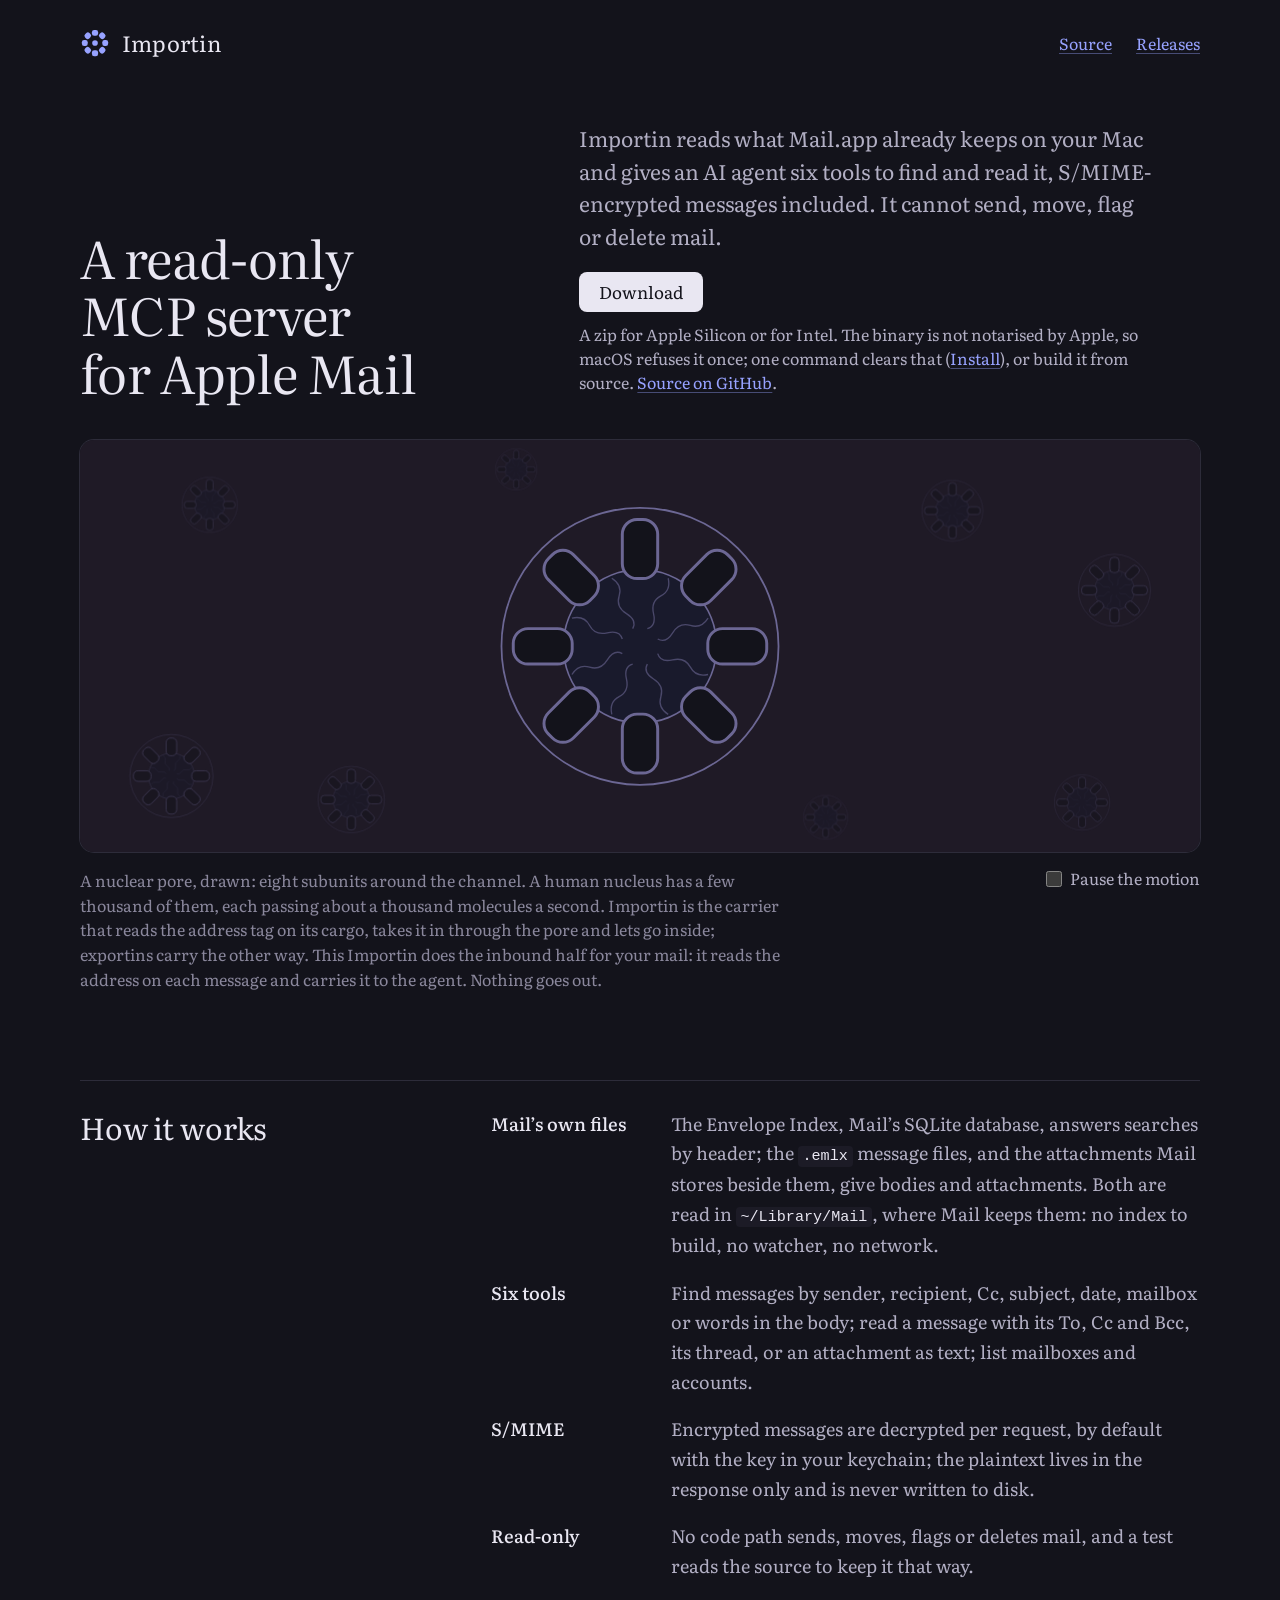
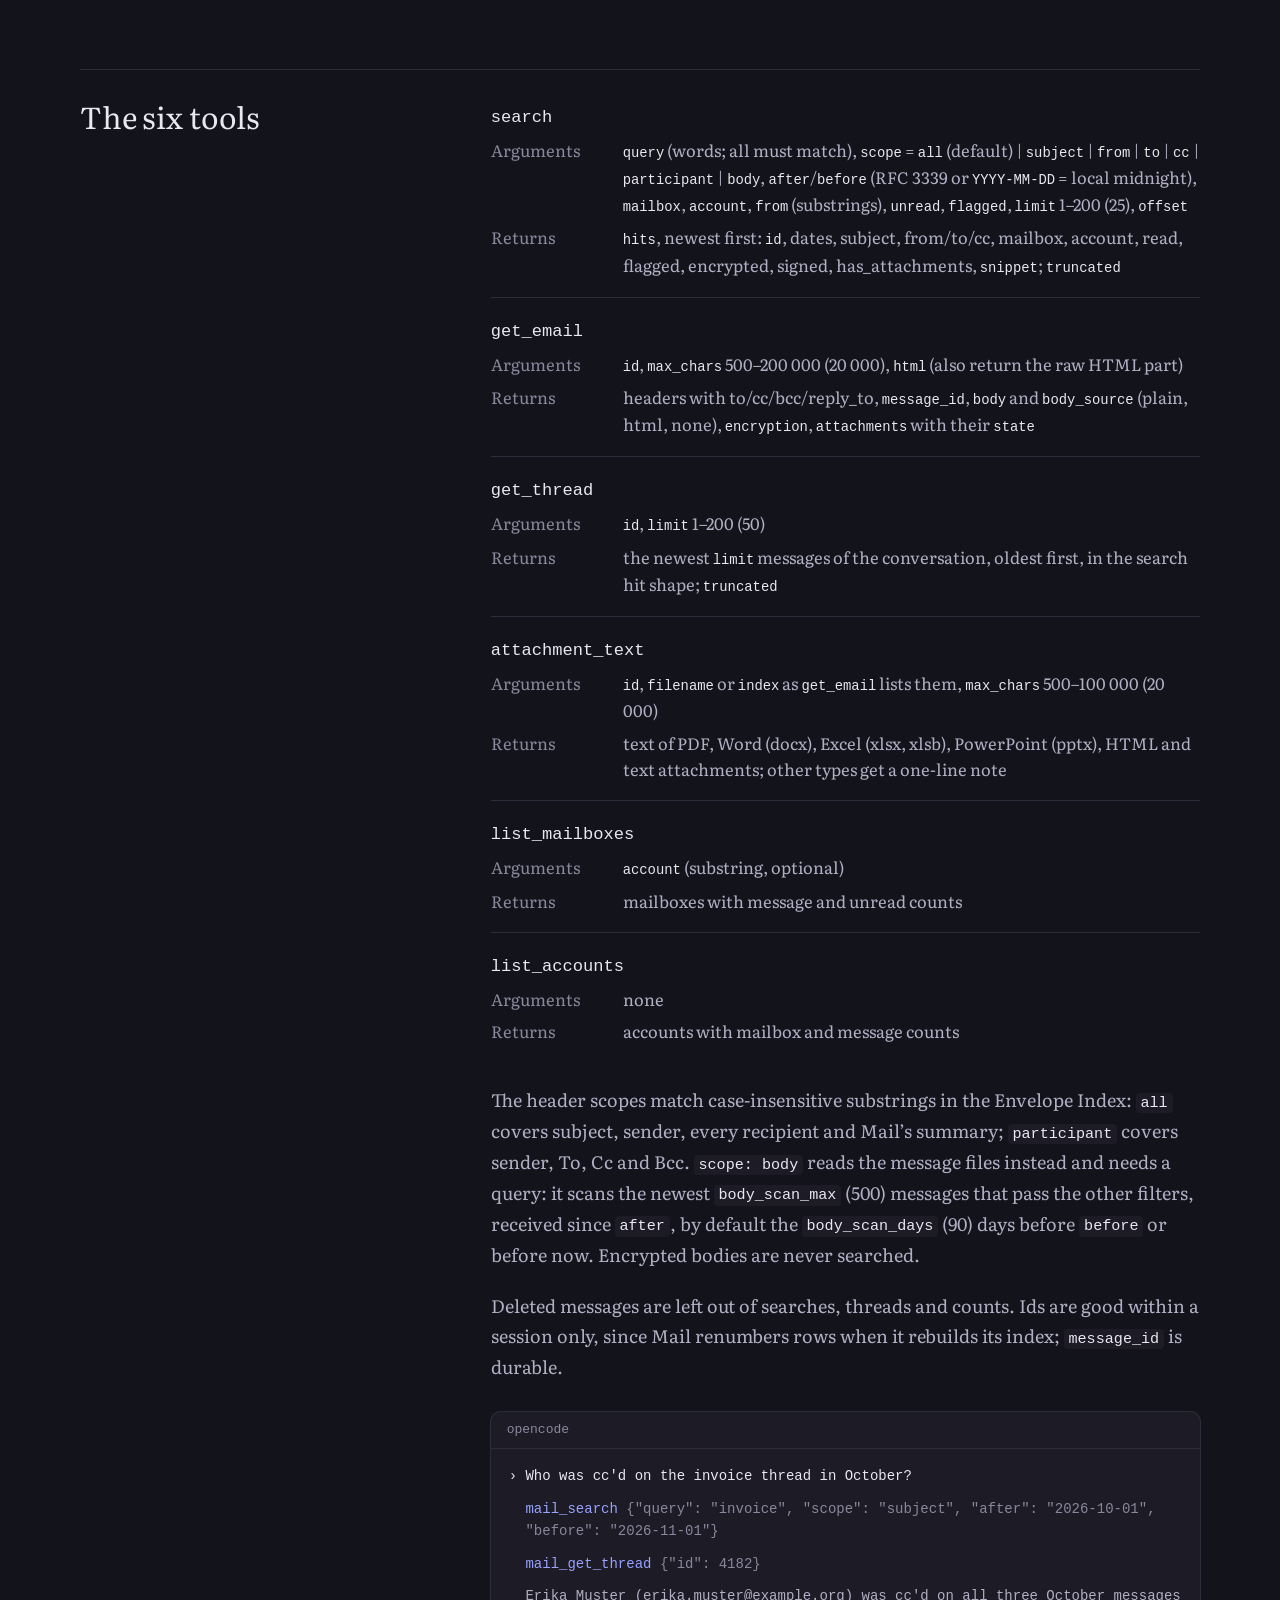
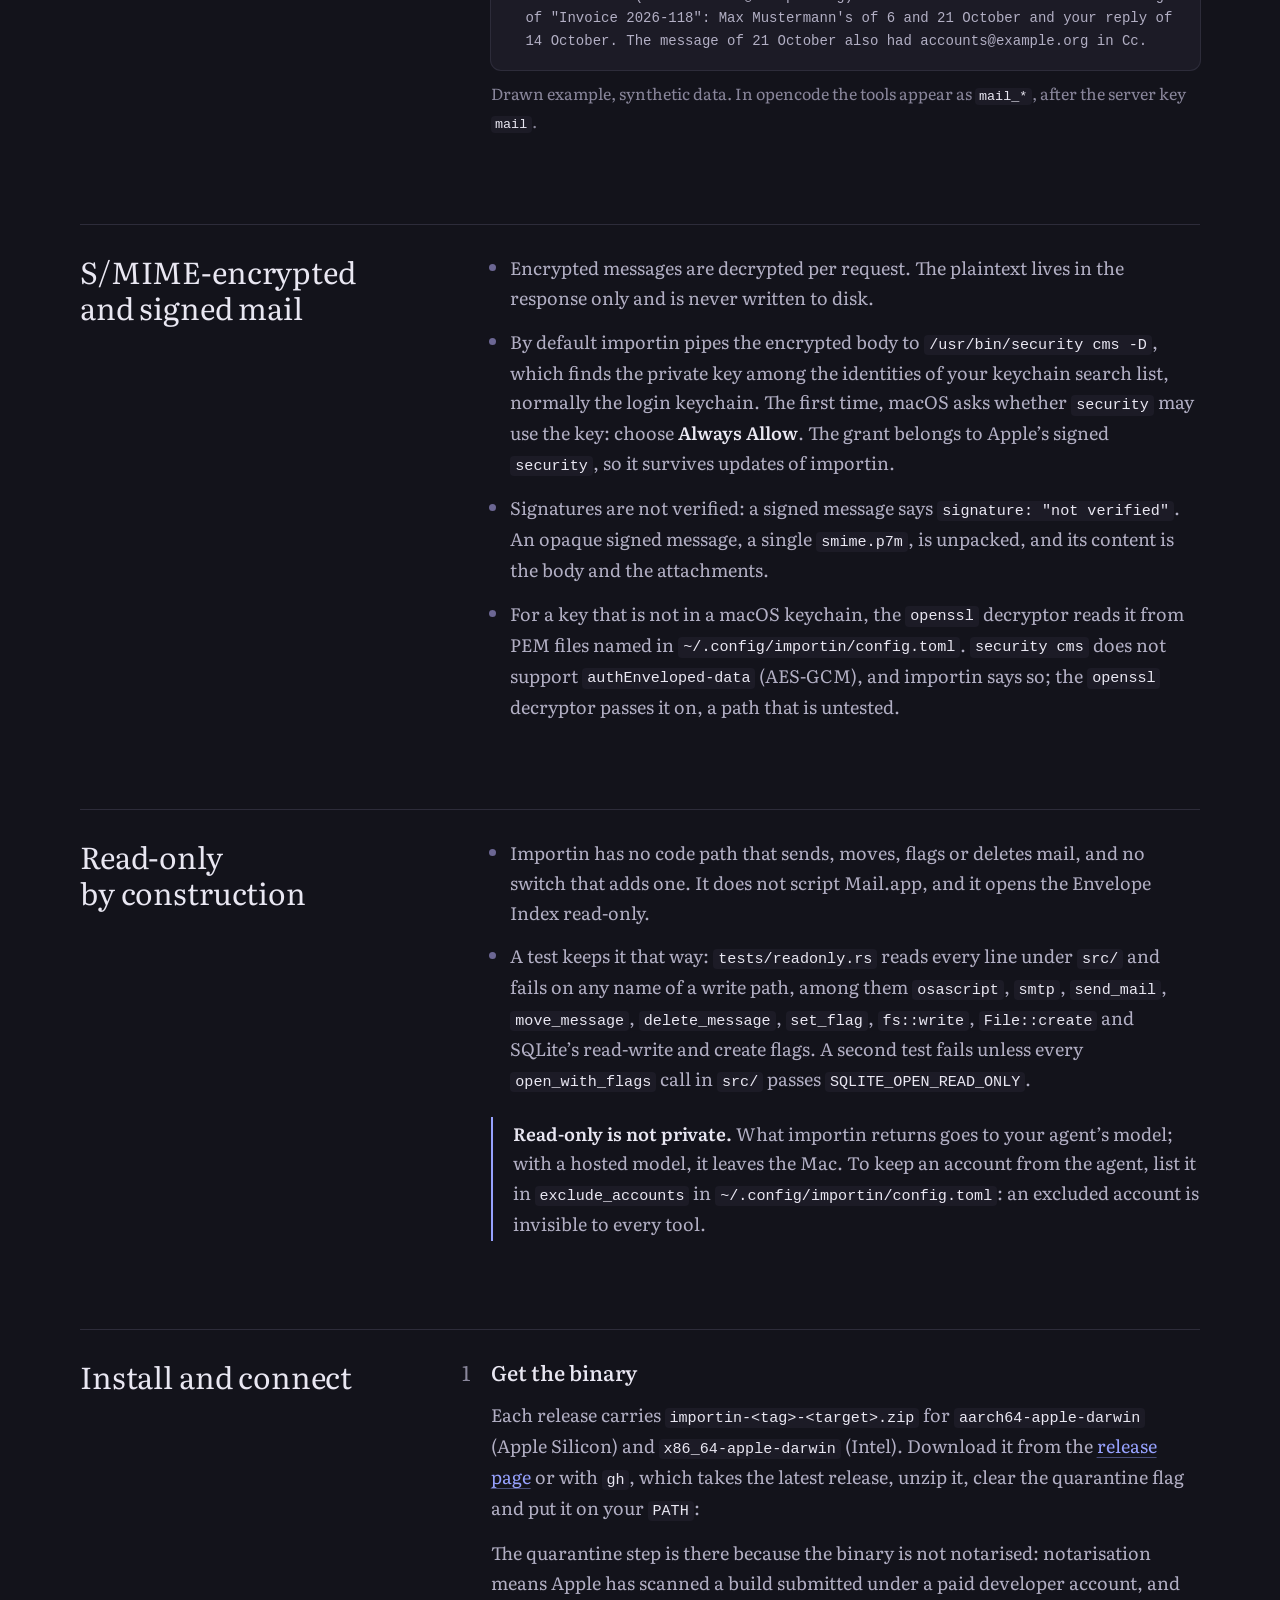
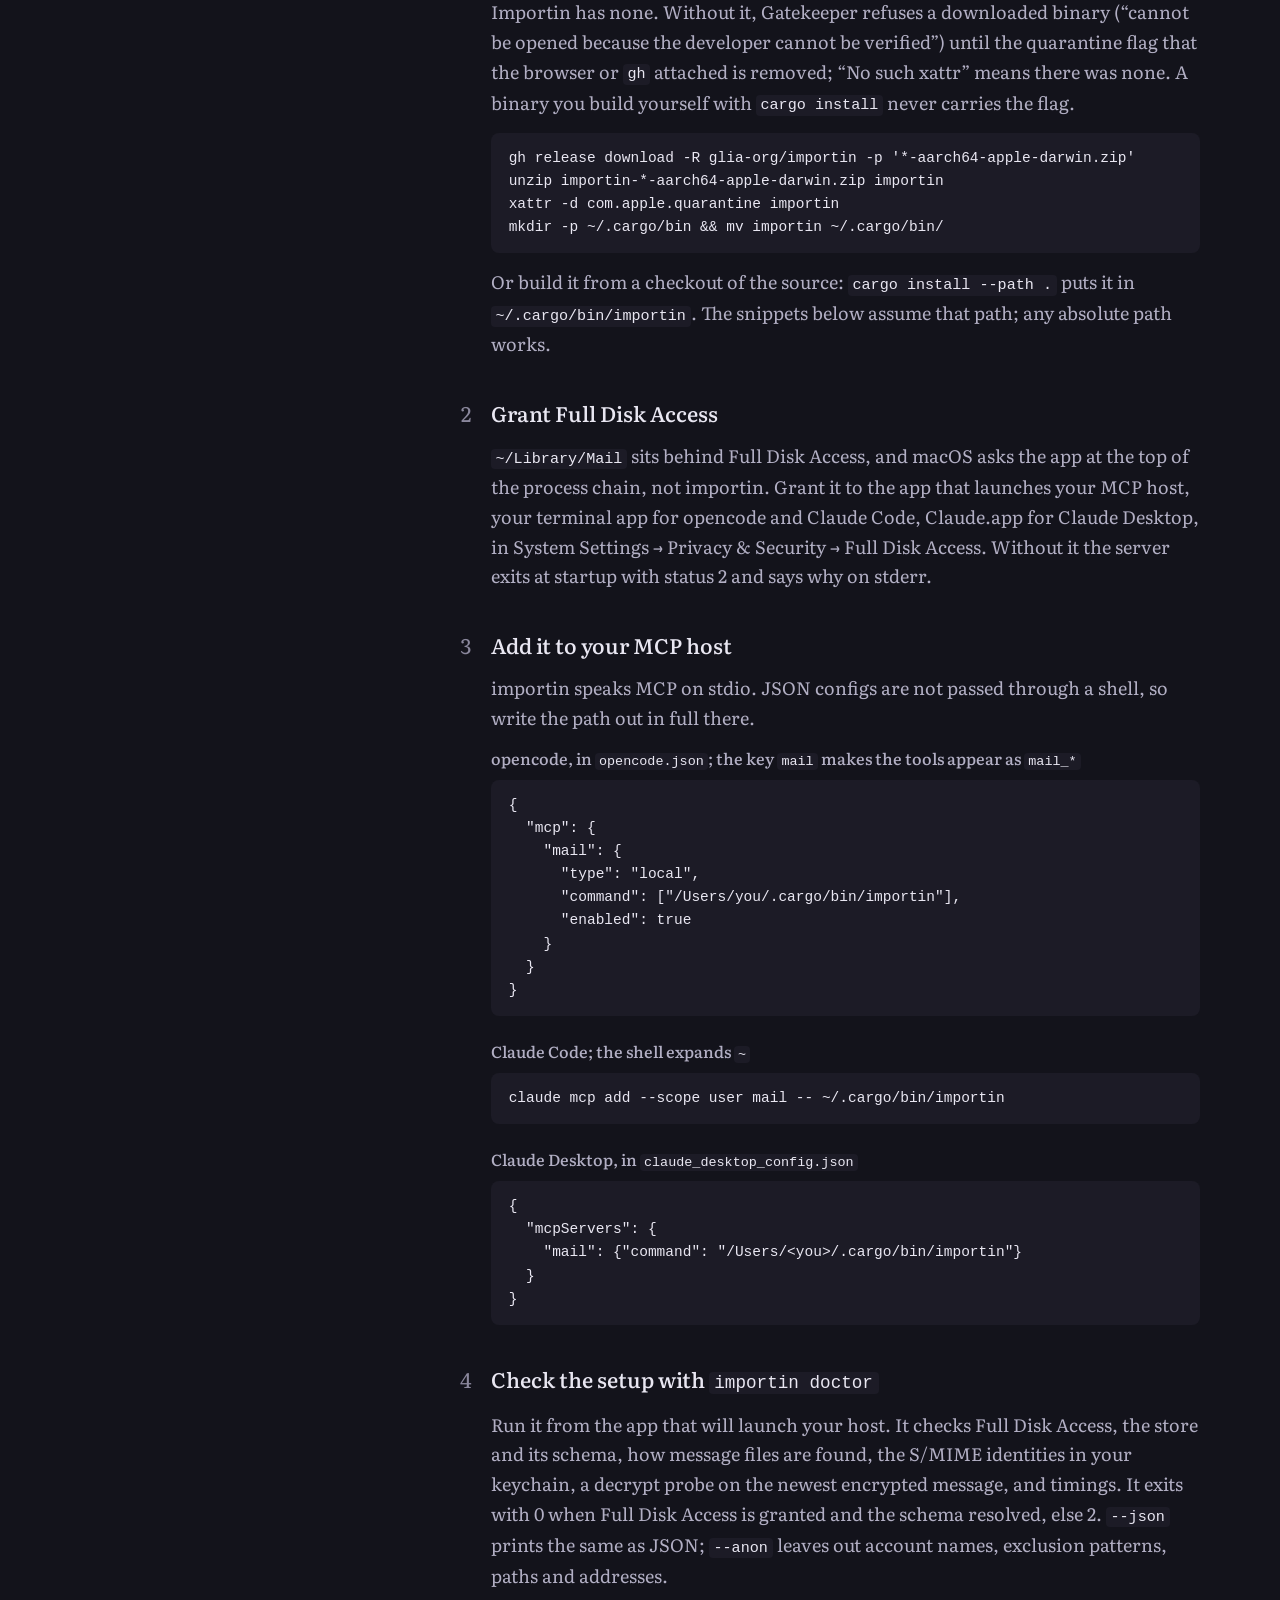
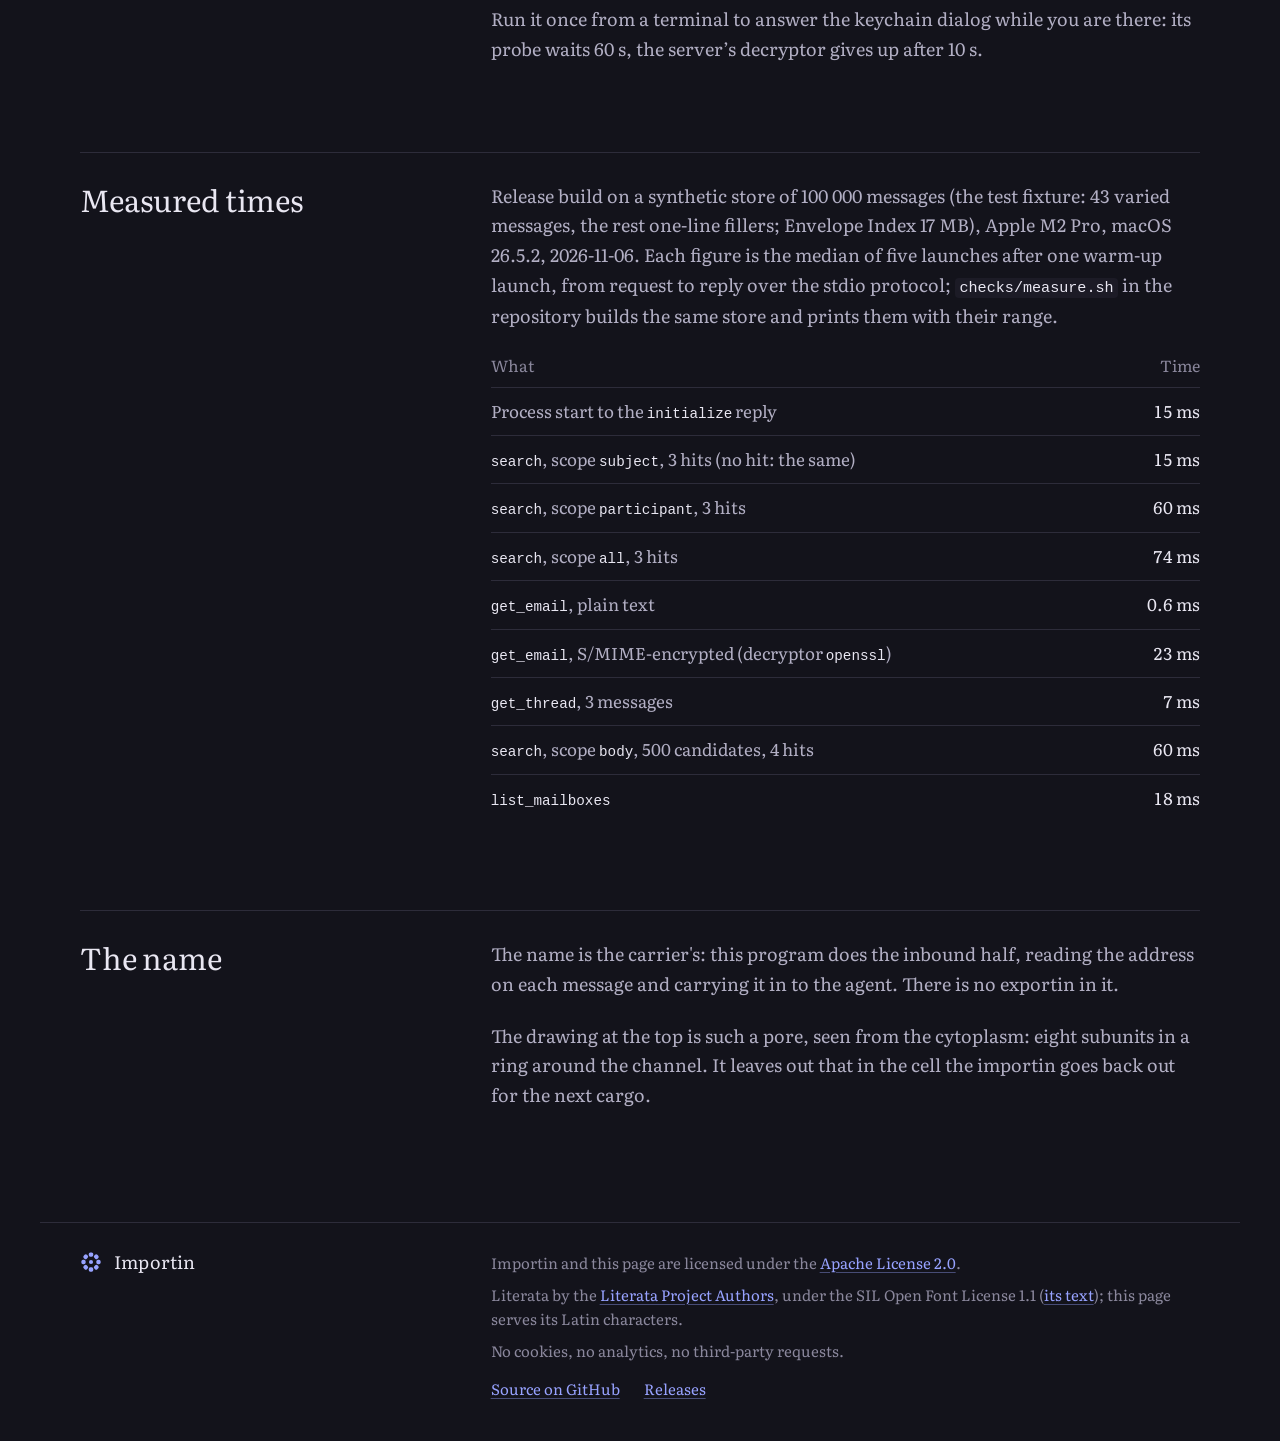
==== site/index.html @ c00b7d2b "site: the story in the figure caption, no cell section" ====
<!doctype html>
<html lang="en">
<head>
<meta charset="utf-8">
<meta name="viewport" content="width=device-width,initial-scale=1">
<title>Importin, a read-only MCP server for Apple Mail</title>
<meta name="description" content="Importin reads what Mail.app already keeps on your Mac and gives an AI agent six tools to find and read it, S/MIME-encrypted messages included. It cannot send, move, flag or delete mail.">
<meta name="color-scheme" content="dark">
<meta name="theme-color" content="#13131b">
<link rel="canonical" href="https://glia-org.github.io/importin/">
<link rel="icon" href="assets/favicon.svg" type="image/svg+xml">
<link rel="apple-touch-icon" href="assets/apple-touch-icon.png">
<link rel="preload" href="assets/fonts/literata-latin.woff2" as="font" type="font/woff2" crossorigin>
<link rel="stylesheet" href="assets/site.css">
<!-- Decisions A V2 P1 C2 S1 H1 M1 R2 from docs/design-panel-website-2026-11-06.html; the rules are in site/README.md.
     Every claim is of the build as released (v0.1.0) and comes from README.md. Plain static files: no build step, no
     script, no third-party requests. The pore below is inline SVG with CSS keyframes (assets/site.css). -->
</head>
<body>
<header class="top wrap">
  <p class="brand"><svg viewBox="0 0 32 32" width="30" height="30" aria-hidden="true"><g transform="translate(16 16)"><rect x="-3.3" y="-14" width="6.6" height="6.2" rx="2.4"/><rect x="-3.3" y="-14" width="6.6" height="6.2" rx="2.4" transform="rotate(45)"/><rect x="-3.3" y="-14" width="6.6" height="6.2" rx="2.4" transform="rotate(90)"/><rect x="-3.3" y="-14" width="6.6" height="6.2" rx="2.4" transform="rotate(135)"/><rect x="-3.3" y="-14" width="6.6" height="6.2" rx="2.4" transform="rotate(180)"/><rect x="-3.3" y="-14" width="6.6" height="6.2" rx="2.4" transform="rotate(225)"/><rect x="-3.3" y="-14" width="6.6" height="6.2" rx="2.4" transform="rotate(270)"/><rect x="-3.3" y="-14" width="6.6" height="6.2" rx="2.4" transform="rotate(315)"/><circle r="3"/></g></svg>Importin</p>
  <nav aria-label="Project"><a href="https://github.com/glia-org/importin">Source</a><a href="https://github.com/glia-org/importin/releases">Releases</a></nav>
</header>

<main class="wrap">
  <section class="lead" aria-labelledby="lead-h">
    <h1 id="lead-h">A read-only MCP server for Apple Mail</h1>
    <div class="lead-copy">
      <p>Importin reads what Mail.app already keeps on your Mac and gives an AI agent six tools to find and read it, S/MIME-encrypted messages included. It cannot send, move, flag or delete mail.</p>
      <p class="get"><a class="btn" href="https://github.com/glia-org/importin/releases/latest">Download</a><span>A zip for Apple Silicon or for Intel. The binary is not notarised by Apple, so macOS refuses it once; one command clears that (<a href="#install">Install</a>), or build it from source. <a class="nw" href="https://github.com/glia-org/importin">Source on GitHub</a>.</span></p>
    </div>
  </section>

  <figure class="plate" id="pore">
    <svg viewBox="-380 -140 760 280" preserveAspectRatio="xMidYMid slice" role="img" aria-label="Drawing: a nuclear pore seen from the cytoplasm, a ring of eight subunits among smaller pores. Four letters, each with an address tag and held by an importin, move in toward the centre and pass through the pore one after another. Nothing moves outward.">
      <defs>
        <rect id="p-sb" x="-12" y="-86" width="24" height="40" rx="10"/>
        <path id="p-fg" d="M0-50q5 7 0 13t0 13t0 11"/>
        <g id="p-np">
          <circle class="p-rim" r="94"/>
          <circle class="p-chan" r="52"/>
          <g class="p-mesh"><use href="#p-fg" transform="rotate(22.5)"/><use href="#p-fg" transform="rotate(67.5)"/><use href="#p-fg" transform="rotate(112.5)"/><use href="#p-fg" transform="rotate(157.5)"/><use href="#p-fg" transform="rotate(202.5)"/><use href="#p-fg" transform="rotate(247.5)"/><use href="#p-fg" transform="rotate(292.5)"/><use href="#p-fg" transform="rotate(337.5)"/></g>
          <g class="p-sub"><use href="#p-sb"/><use href="#p-sb" transform="rotate(45)"/><use href="#p-sb" transform="rotate(90)"/><use href="#p-sb" transform="rotate(135)"/><use href="#p-sb" transform="rotate(180)"/><use href="#p-sb" transform="rotate(225)"/><use href="#p-sb" transform="rotate(270)"/><use href="#p-sb" transform="rotate(315)"/></g>
        </g>
        <g id="p-env" transform="scale(1.2)"><path class="p-imp" d="M-15 10Q0 22 15 10"/><rect class="p-box" x="-12" y="-8" width="24" height="16" rx="2"/><path class="p-flap" d="M-11.5-7.2 0 1.2 11.5-7.2"/><path class="p-str" d="M9-5.5 14.5-12"/><rect class="p-tag" x="12.5" y="-17.5" width="8" height="5.5" rx="1.4" transform="rotate(-30 16.5 -14.75)"/></g>
      </defs>
      <rect class="p-field" x="-380" y="-140" width="760" height="280"/>
      <g class="p-far">
        <use href="#p-np" transform="translate(-318 88) scale(.3)"/>
        <use href="#p-np" transform="translate(-292 -96) scale(.2)"/>
        <use href="#p-np" transform="translate(-196 104) scale(.24)"/>
        <use href="#p-np" transform="translate(-84 -120) scale(.15)"/>
        <use href="#p-np" transform="translate(126 116) scale(.16)"/>
        <use href="#p-np" transform="translate(212 -92) scale(.22)"/>
        <use href="#p-np" transform="translate(322 -38) scale(.26)"/>
        <use href="#p-np" transform="translate(300 106) scale(.2)"/>
      </g>
      <use href="#p-np"/>
      <circle class="p-rel r1" r="5"/><circle class="p-rel r2" r="5"/><circle class="p-rel r3" r="5"/><circle class="p-rel r4" r="5"/>
      <use class="cargo c1" href="#p-env"/><use class="cargo c2" href="#p-env"/><use class="cargo c3" href="#p-env"/><use class="cargo c4" href="#p-env"/>
    </svg>
    <figcaption>
      <p>A nuclear pore, drawn: eight subunits around the channel. A human nucleus has a few thousand of them, each passing about a thousand molecules a second. Importin is the carrier that reads the address tag on its cargo, takes it in through the pore and lets go inside; exportins carry the other way. This Importin does the inbound half for your mail: it reads the address on each message and carries it to the agent. Nothing goes out.</p>
      <label class="pause"><input type="checkbox"> Pause the motion</label>
    </figcaption>
  </figure>
  <section class="s" id="facts" aria-labelledby="facts-h">
    <h2 id="facts-h">How it works</h2>
    <div class="body">
      <dl class="facts">
        <dt>Mail’s own files</dt>
        <dd>The Envelope Index, Mail’s SQLite database, answers searches by header; the <code>.emlx</code> message files, and the attachments Mail stores beside them, give bodies and attachments. Both are read in <code>~/Library/Mail</code>, where Mail keeps them: no index to build, no watcher, no network.</dd>
        <dt>Six tools</dt>
        <dd>Find messages by sender, recipient, Cc, subject, date, mailbox or words in the body; read a message with its To, Cc and Bcc, its thread, or an attachment as text; list mailboxes and accounts.</dd>
        <dt>S/MIME</dt>
        <dd>Encrypted messages are decrypted per request, by default with the key in your keychain; the plaintext lives in the response only and is never written to disk.</dd>
        <dt>Read-only</dt>
        <dd>No code path sends, moves, flags or deletes mail, and a test reads the source to keep it that way.</dd>
      </dl>
    </div>
  </section>

  <section class="s" id="tools" aria-labelledby="tools-h">
    <h2 id="tools-h">The six tools</h2>
    <div class="body">
      <ul class="tools">
        <li><h3><code>search</code></h3>
          <dl><dt>Arguments</dt><dd><code>query</code> (words; all must match), <code>scope</code> = <code>all</code> (default) | <code>subject</code> | <code>from</code> | <code>to</code> | <code>cc</code> | <code>participant</code> | <code>body</code>, <code>after</code>/<code>before</code> (RFC 3339 or <code>YYYY-MM-DD</code> = local midnight), <code>mailbox</code>, <code>account</code>, <code>from</code> (substrings), <code>unread</code>, <code>flagged</code>, <code>limit</code> 1–200 (25), <code>offset</code></dd>
          <dt>Returns</dt><dd><code>hits</code>, newest first: <code>id</code>, dates, subject, from/to/cc, mailbox, account, read, flagged, encrypted, signed, has_attachments, <code>snippet</code>; <code>truncated</code></dd></dl></li>
        <li><h3><code>get_email</code></h3>
          <dl><dt>Arguments</dt><dd><code>id</code>, <code>max_chars</code> 500–200 000 (20 000), <code>html</code> (also return the raw HTML part)</dd>
          <dt>Returns</dt><dd>headers with to/cc/bcc/reply_to, <code>message_id</code>, <code>body</code> and <code>body_source</code> (plain, html, none), <code>encryption</code>, <code>attachments</code> with their <code>state</code></dd></dl></li>
        <li><h3><code>get_thread</code></h3>
          <dl><dt>Arguments</dt><dd><code>id</code>, <code>limit</code> 1–200 (50)</dd>
          <dt>Returns</dt><dd>the newest <code>limit</code> messages of the conversation, oldest first, in the search hit shape; <code>truncated</code></dd></dl></li>
        <li><h3><code>attachment_text</code></h3>
          <dl><dt>Arguments</dt><dd><code>id</code>, <code>filename</code> or <code>index</code> as <code>get_email</code> lists them, <code>max_chars</code> 500–100 000 (20 000)</dd>
          <dt>Returns</dt><dd>text of PDF, Word (docx), Excel (xlsx, xlsb), PowerPoint (pptx), HTML and text attachments; other types get a one-line note</dd></dl></li>
        <li><h3><code>list_mailboxes</code></h3>
          <dl><dt>Arguments</dt><dd><code>account</code> (substring, optional)</dd>
          <dt>Returns</dt><dd>mailboxes with message and unread counts</dd></dl></li>
        <li><h3><code>list_accounts</code></h3>
          <dl><dt>Arguments</dt><dd>none</dd>
          <dt>Returns</dt><dd>accounts with mailbox and message counts</dd></dl></li>
      </ul>
      <p>The header scopes match case-insensitive substrings in the Envelope Index: <code>all</code> covers subject, sender, every recipient and Mail’s summary; <code>participant</code> covers sender, To, Cc and Bcc. <code>scope: body</code> reads the message files instead and needs a query: it scans the newest <code>body_scan_max</code> (500) messages that pass the other filters, received since <code>after</code>, by default the <code>body_scan_days</code> (90) days before <code>before</code> or before now. Encrypted bodies are never searched.</p>
      <p>Deleted messages are left out of searches, threads and counts. Ids are good within a session only, since Mail renumbers rows when it rebuilds its index; <code>message_id</code> is durable.</p>
      <figure class="tx">
        <div class="tx-frame">
          <p class="tx-bar">opencode</p>
          <div class="tx-body">
            <p class="you">› Who was cc'd on the invoice thread in October?</p>
            <p class="call"><b>mail_search</b> {"query": "invoice", "scope": "subject", "after": "2026-10-01", "before": "2026-11-01"}</p>
            <p class="call"><b>mail_get_thread</b> {"id": 4182}</p>
            <p class="ans">Erika Muster (erika.muster@example.org) was cc'd on all three October messages of "Invoice 2026-118": Max Mustermann's of 6 and 21 October and your reply of 14 October. The message of 21 October also had accounts@example.org in Cc.</p>
          </div>
        </div>
        <figcaption>Drawn example, synthetic data. In opencode the tools appear as <code>mail_*</code>, after the server key <code>mail</code>.</figcaption>
      </figure>
    </div>
  </section>

  <section class="s" id="smime" aria-labelledby="smime-h">
    <h2 id="smime-h">S/MIME-encrypted and signed mail</h2>
    <div class="body">
      <ul class="points">
        <li>Encrypted messages are decrypted per request. The plaintext lives in the response only and is never written to disk.</li>
        <li>By default importin pipes the encrypted body to <code>/usr/bin/security cms -D</code>, which finds the private key among the identities of your keychain search list, normally the login keychain. The first time, macOS asks whether <code>security</code> may use the key: choose <strong>Always Allow</strong>. The grant belongs to Apple’s signed <code>security</code>, so it survives updates of importin.</li>
        <li>Signatures are not verified: a signed message says <code>signature: "not verified"</code>. An opaque signed message, a single <code>smime.p7m</code>, is unpacked, and its content is the body and the attachments.</li>
        <li>For a key that is not in a macOS keychain, the <code>openssl</code> decryptor reads it from PEM files named in <code>~/.config/importin/config.toml</code>. <code>security cms</code> does not support <code>authEnveloped-data</code> (AES-GCM), and importin says so; the <code>openssl</code> decryptor passes it on, a path that is untested.</li>
      </ul>
    </div>
  </section>

  <section class="s" id="read-only" aria-labelledby="read-only-h">
    <h2 id="read-only-h">Read-only by construction</h2>
    <div class="body">
      <ul class="points">
        <li>Importin has no code path that sends, moves, flags or deletes mail, and no switch that adds one. It does not script Mail.app, and it opens the Envelope Index read-only.</li>
        <li>A test keeps it that way: <code>tests/readonly.rs</code> reads every line under <code>src/</code> and fails on any name of a write path, among them <code>osascript</code>, <code>smtp</code>, <code>send_mail</code>, <code>move_message</code>, <code>delete_message</code>, <code>set_flag</code>, <code>fs::write</code>, <code>File::create</code> and SQLite’s read-write and create flags. A second test fails unless every <code>open_with_flags</code> call in <code>src/</code> passes <code>SQLITE_OPEN_READ_ONLY</code>.</li>
      </ul>
      <p class="private"><strong>Read-only is not private.</strong> What importin returns goes to your agent’s model; with a hosted model, it leaves the Mac. To keep an account from the agent, list it in <code>exclude_accounts</code> in <code>~/.config/importin/config.toml</code>: an excluded account is invisible to every tool.</p>
    </div>
  </section>

  <section class="s" id="install" aria-labelledby="install-h">
    <h2 id="install-h">Install and connect</h2>
    <div class="body">
      <ol class="steps">
        <li><h3>Get the binary</h3>
          <p>Each release carries <code>importin-&lt;tag&gt;-&lt;target&gt;.zip</code> for <code>aarch64-apple-darwin</code> (Apple Silicon) and <code>x86_64-apple-darwin</code> (Intel). Download it from the <a href="https://github.com/glia-org/importin/releases/latest">release page</a> or with <code>gh</code>, which takes the latest release, unzip it, clear the quarantine flag and put it on your <code>PATH</code>:</p>
          <p>The quarantine step is there because the binary is not notarised: notarisation means Apple has scanned a build submitted under a paid developer account, and Importin has none. Without it, Gatekeeper refuses a downloaded binary (“cannot be opened because the developer cannot be verified”) until the quarantine flag that the browser or <code>gh</code> attached is removed; “No such xattr” means there was none. A binary you build yourself with <code>cargo install</code> never carries the flag.</p>
          <pre><code>gh release download -R glia-org/importin -p '*-aarch64-apple-darwin.zip'
unzip importin-*-aarch64-apple-darwin.zip importin
xattr -d com.apple.quarantine importin
mkdir -p ~/.cargo/bin &amp;&amp; mv importin ~/.cargo/bin/</code></pre>
          <p>Or build it from a checkout of the source: <code>cargo install --path .</code> puts it in <code>~/.cargo/bin/importin</code>. The snippets below assume that path; any absolute path works.</p></li>
        <li><h3>Grant Full Disk Access</h3>
          <p><code>~/Library/Mail</code> sits behind Full Disk Access, and macOS asks the app at the top of the process chain, not importin. Grant it to the app that launches your MCP host, your terminal app for opencode and Claude Code, Claude.app for Claude Desktop, in System Settings → Privacy &amp; Security → Full Disk Access. Without it the server exits at startup with status 2 and says why on stderr.</p></li>
        <li><h3>Add it to your MCP host</h3>
          <p>importin speaks MCP on stdio. JSON configs are not passed through a shell, so write the path out in full there.</p>
          <div class="host"><h4>opencode, in <code>opencode.json</code>; the key <code>mail</code> makes the tools appear as <code>mail_*</code></h4>
<pre><code>{
  "mcp": {
    "mail": {
      "type": "local",
      "command": ["/Users/you/.cargo/bin/importin"],
      "enabled": true
    }
  }
}</code></pre></div>
          <div class="host"><h4>Claude Code; the shell expands <code>~</code></h4>
<pre><code>claude mcp add --scope user mail -- ~/.cargo/bin/importin</code></pre></div>
          <div class="host"><h4>Claude Desktop, in <code>claude_desktop_config.json</code></h4>
<pre><code>{
  "mcpServers": {
    "mail": {"command": "/Users/&lt;you&gt;/.cargo/bin/importin"}
  }
}</code></pre></div></li>
        <li><h3>Check the setup with <code>importin doctor</code></h3>
          <p>Run it from the app that will launch your host. It checks Full Disk Access, the store and its schema, how message files are found, the S/MIME identities in your keychain, a decrypt probe on the newest encrypted message, and timings. It exits with 0 when Full Disk Access is granted and the schema resolved, else 2. <code>--json</code> prints the same as JSON; <code>--anon</code> leaves out account names, exclusion patterns, paths and addresses.</p>
          <p>Run it once from a terminal to answer the keychain dialog while you are there: its probe waits 60 s, the server’s decryptor gives up after 10 s.</p></li>
      </ol>
    </div>
  </section>

  <section class="s" id="measured" aria-labelledby="measured-h">
    <h2 id="measured-h">Measured times</h2>
    <div class="body">
      <p>Release build on a synthetic store of 100 000 messages (the test fixture: 43 varied messages, the rest one-line fillers; Envelope Index 17 MB), Apple M2 Pro, macOS 26.5.2, 2026-11-06. Each figure is the median of five launches after one warm-up launch, from request to reply over the stdio protocol; <code>checks/measure.sh</code> in the repository builds the same store and prints them with their range.</p>
      <table class="times">
        <thead><tr><th scope="col">What</th><th scope="col">Time</th></tr></thead>
        <tbody>
          <tr><th scope="row">Process start to the <code>initialize</code> reply</th><td>15 ms</td></tr>
          <tr><th scope="row"><code>search</code>, scope <code>subject</code>, 3 hits (no hit: the same)</th><td>15 ms</td></tr>
          <tr><th scope="row"><code>search</code>, scope <code>participant</code>, 3 hits</th><td>60 ms</td></tr>
          <tr><th scope="row"><code>search</code>, scope <code>all</code>, 3 hits</th><td>74 ms</td></tr>
          <tr><th scope="row"><code>get_email</code>, plain text</th><td>0.6 ms</td></tr>
          <tr><th scope="row"><code>get_email</code>, S/MIME-encrypted (decryptor <code>openssl</code>)</th><td>23 ms</td></tr>
          <tr><th scope="row"><code>get_thread</code>, 3 messages</th><td>7 ms</td></tr>
          <tr><th scope="row"><code>search</code>, scope <code>body</code>, 500 candidates, 4 hits</th><td>60 ms</td></tr>
          <tr><th scope="row"><code>list_mailboxes</code></th><td>18 ms</td></tr>
        </tbody>
      </table>
    </div>
  </section>

  <section class="s" id="name" aria-labelledby="name-h">
    <h2 id="name-h">The name</h2>
    <div class="body">
      <p>The name is the carrier's: this program does the inbound half, reading the address on each message and carrying it in to the agent. There is no exportin in it.</p>
      <p>The drawing at the top is such a pore, seen from the cytoplasm: eight subunits in a ring around the channel. It leaves out that in the cell the importin goes back out for the next cargo.</p>
    </div>
  </section>
</main>

<footer class="foot wrap">
  <p class="brand"><svg viewBox="0 0 32 32" width="22" height="22" aria-hidden="true"><g transform="translate(16 16)"><rect x="-3.3" y="-14" width="6.6" height="6.2" rx="2.4"/><rect x="-3.3" y="-14" width="6.6" height="6.2" rx="2.4" transform="rotate(45)"/><rect x="-3.3" y="-14" width="6.6" height="6.2" rx="2.4" transform="rotate(90)"/><rect x="-3.3" y="-14" width="6.6" height="6.2" rx="2.4" transform="rotate(135)"/><rect x="-3.3" y="-14" width="6.6" height="6.2" rx="2.4" transform="rotate(180)"/><rect x="-3.3" y="-14" width="6.6" height="6.2" rx="2.4" transform="rotate(225)"/><rect x="-3.3" y="-14" width="6.6" height="6.2" rx="2.4" transform="rotate(270)"/><rect x="-3.3" y="-14" width="6.6" height="6.2" rx="2.4" transform="rotate(315)"/><circle r="3"/></g></svg>Importin</p>
  <div class="body">
    <p>Importin and this page are licensed under the <a href="https://github.com/glia-org/importin/blob/main/LICENSE">Apache License 2.0</a>.</p>
    <p>Literata by the <a href="https://github.com/googlefonts/literata">Literata Project Authors</a>, under the SIL Open Font License 1.1 (<a href="assets/fonts/OFL.txt">its text</a>); this page serves its Latin characters.</p>
    <p>No cookies, no analytics, no third-party requests.</p>
    <p class="links"><a href="https://github.com/glia-org/importin">Source on GitHub</a><a href="https://github.com/glia-org/importin/releases">Releases</a></p>
  </div>
</footer>
</body>
</html>
---- site/assets/site.css ----
/* Importin's website: one page, dark only (C2), the night palette of docs/design-panel-website-2026-11-06.html (D4):
   the accent is DAPI's blue on the dark of a fluorescence image. The accent marks links, keyboard focus, and the
   importin and its address tag in the drawing; headlines stay in the text colour.
   Type (V2): Literata for prose and headlines (OFL, fonts/OFL.txt; the Latin file Lemna's page serves), code and
   transcripts in Menlo or the system's monospaced face, none downloaded.
   The piece (P1): the pore in index.html, inline SVG with the CSS keyframes below; no script. Reduced motion pauses
   it, which leaves each letter at a different point of its way in; the checkbox under it pauses it for everyone else. */
@font-face{font-family:Literata;src:url(fonts/literata-latin.woff2) format("woff2");font-weight:200 900;font-style:normal;
  font-display:swap}
:root{
  color-scheme:dark;
  --ground:#13131b;--surface:#1c1b26;--text:#e9e7f2;--copy:#b2afc4;--muted:#8a879c;--accent:#97a2ff;
  --membrane:#6c6794;--cyto:#1f1a26;--nucl:#191a2c;--line:#2d2c3a;
  --serif:Literata,Charter,"Iowan Old Style",Georgia,serif;
  --mono:ui-monospace,Menlo,"SF Mono",SFMono-Regular,Consolas,monospace;
  --gut:40px}
*{box-sizing:border-box}
html{background:var(--ground);color:var(--copy);-webkit-text-size-adjust:100%}
body{margin:0;font:18px/1.65 var(--serif);-webkit-font-smoothing:antialiased;text-rendering:optimizeLegibility}
h1,h2,h3,h4,p,ul,ol,dl,dd,figure,pre{margin:0}
a{color:var(--accent);text-decoration:underline;text-decoration-color:rgba(151,162,255,.4);text-decoration-thickness:1px;
  text-underline-offset:.2em}
a:hover{text-decoration-color:var(--accent)}
:focus-visible{outline:2px solid var(--accent);outline-offset:3px;border-radius:2px}
strong{font-weight:600;color:var(--text)}
code,pre,kbd{font-family:var(--mono)}
code{font-size:.84em;color:var(--text);background:var(--surface);padding:.08em .32em;border-radius:4px;
  overflow-wrap:anywhere}
pre{font-size:14.5px;line-height:1.6;color:var(--text);background:var(--surface);border-radius:8px;padding:14px 18px;
  overflow-x:auto;tab-size:2}
pre code{font-size:inherit;background:none;padding:0;border-radius:0;overflow-wrap:normal}

.wrap{max-width:1200px;margin:0 auto;padding-left:var(--gut);padding-right:var(--gut)}

/* header: the mark (M1) beside the wordmark */
.top{display:flex;align-items:center;justify-content:space-between;gap:16px;padding-top:28px;padding-bottom:28px}
.brand{display:flex;align-items:center;gap:12px;font-size:22px;line-height:1;color:var(--text);letter-spacing:.01em}
.brand svg{display:block;fill:var(--accent)}
.top nav{display:flex;gap:24px;font-size:16px}

/* lead */
.lead{display:grid;grid-template-columns:minmax(0,5fr) minmax(0,7fr);gap:24px 56px;align-items:end;padding:36px 0 40px}
h1{font-size:52px;line-height:1.1;font-weight:380;color:var(--text);letter-spacing:-.012em;max-width:12ch;
  text-wrap:balance}
.lead-copy{display:flex;flex-direction:column;gap:20px;max-width:36rem;padding-bottom:6px}
.lead-copy>p:first-child{font-size:21px;line-height:1.55}
.get{display:flex;flex-wrap:wrap;align-items:center;gap:10px 20px;font-size:16px;line-height:1.5}
.btn{display:inline-block;background:var(--text);color:var(--ground);border-radius:8px;padding:7px 20px;
  text-decoration:none;font-size:17px;white-space:nowrap}
.btn:hover{background:var(--copy)}
.nw{white-space:nowrap}

/* the piece (P1) */
.plate svg{display:block;width:100%;height:auto;aspect-ratio:760/280;border-radius:14px;box-shadow:0 0 0 1px var(--line)}
.plate figcaption{display:flex;justify-content:space-between;align-items:baseline;gap:8px 32px;margin-top:14px;
  font-size:16px;line-height:1.55;color:var(--muted)}
.plate figcaption p{max-width:44rem}
.pause{display:inline-flex;align-items:center;gap:8px;white-space:nowrap;cursor:pointer;color:var(--copy)}
.pause input{accent-color:var(--accent);margin:0;width:16px;height:16px}

.p-field{fill:var(--cyto)}
.p-rim{fill:none;stroke:var(--membrane);stroke-width:1.2}
.p-chan{fill:var(--nucl);stroke:var(--membrane);stroke-width:1.2}
.p-mesh{fill:none;stroke:var(--membrane);stroke-width:.9;opacity:.6}
.p-sub{fill:var(--ground);stroke:var(--membrane);stroke-width:2}
.p-far{opacity:.4}
.p-imp{fill:none;stroke:var(--accent);stroke-width:3.4;stroke-linecap:round}
.p-box{fill:var(--ground);stroke:var(--text);stroke-width:1.4}
.p-flap{fill:none;stroke:var(--text);stroke-width:1.2;stroke-linejoin:round}
.p-str{fill:none;stroke:var(--accent);stroke-width:1.1}
.p-tag{fill:var(--accent)}
.p-rel{fill:var(--accent);opacity:0}
/* four letters on one 10 s loop, each on its own way in; at the centre each shrinks into the pore and a faint
   ring marks its release. Nothing moves outward. Keyframes from the design panel's P1. */
.cargo,.p-rel{animation-duration:10s;animation-timing-function:linear;animation-iteration-count:infinite;
  animation-fill-mode:both}
.c1{animation-name:k1}.c2{animation-name:k2}.c3{animation-name:k3}.c4{animation-name:k4}
.p-rel{animation-name:rel}
.c1,.r1{animation-delay:-3s}.c2,.r2{animation-delay:-5.5s}.c3,.r3{animation-delay:-7.2s}.c4,.r4{animation-delay:-9s}
@keyframes rel{0%,84%{transform:scale(.3);opacity:0}89%{transform:scale(1);opacity:.9}100%{transform:scale(2.6);opacity:0}}
@keyframes k1{0%{transform:translate(-275px,-25px) rotate(0deg) scale(1);opacity:0}6%{transform:translate(-266px,-33px) rotate(3deg) scale(1);opacity:1}12%{transform:translate(-251px,-44px) rotate(5deg) scale(1)}18%{transform:translate(-234px,-55px) rotate(6deg) scale(1)}24%{transform:translate(-216px,-65px) rotate(6deg) scale(1)}30%{transform:translate(-196px,-72px) rotate(5deg) scale(1)}36%{transform:translate(-175px,-76px) rotate(3deg) scale(1)}42%{transform:translate(-153px,-77px) rotate(0deg) scale(1)}48%{transform:translate(-131px,-75px) rotate(-3deg) scale(1)}54%{transform:translate(-109px,-69px) rotate(-5deg) scale(1)}60%{transform:translate(-86px,-60px) rotate(-6deg) scale(.95)}66%{transform:translate(-64px,-48px) rotate(-6deg) scale(.87)}72%{transform:translate(-42px,-34px) rotate(-5deg) scale(.79)}78%{transform:translate(-21px,-18px) rotate(-3deg) scale(.71)}84%{transform:translate(0,0) rotate(0deg) scale(.62);opacity:1}90%{transform:translate(0,0) rotate(0deg) scale(.34);opacity:.85}95%{transform:translate(0,0) rotate(0deg) scale(.16);opacity:.45}100%{transform:translate(0,0) rotate(0deg) scale(.05);opacity:0}}
@keyframes k2{0%{transform:translate(150px,-180px) rotate(0deg) scale(1);opacity:0}6%{transform:translate(153px,-173px) rotate(3deg) scale(1);opacity:1}12%{transform:translate(157px,-162px) rotate(5deg) scale(1)}18%{transform:translate(159px,-150px) rotate(6deg) scale(1)}24%{transform:translate(159px,-138px) rotate(6deg) scale(1)}30%{transform:translate(155px,-125px) rotate(5deg) scale(1)}36%{transform:translate(148px,-113px) rotate(3deg) scale(1)}42%{transform:translate(137px,-101px) rotate(0deg) scale(1)}48%{transform:translate(123px,-89px) rotate(-3deg) scale(1)}54%{transform:translate(106px,-77px) rotate(-5deg) scale(1)}60%{transform:translate(86px,-65px) rotate(-6deg) scale(.96)}66%{transform:translate(65px,-51px) rotate(-6deg) scale(.88)}72%{transform:translate(42px,-37px) rotate(-5deg) scale(.8)}78%{transform:translate(20px,-20px) rotate(-3deg) scale(.71)}84%{transform:translate(0,0) rotate(0deg) scale(.62);opacity:1}90%{transform:translate(0,0) rotate(0deg) scale(.34);opacity:.85}95%{transform:translate(0,0) rotate(0deg) scale(.16);opacity:.45}100%{transform:translate(0,0) rotate(0deg) scale(.05);opacity:0}}
@keyframes k3{0%{transform:translate(-118px,180px) rotate(0deg) scale(1);opacity:0}6%{transform:translate(-121px,172px) rotate(3deg) scale(1);opacity:1}12%{transform:translate(-123px,160px) rotate(5deg) scale(1)}18%{transform:translate(-125px,148px) rotate(6deg) scale(1)}24%{transform:translate(-124px,135px) rotate(6deg) scale(1)}30%{transform:translate(-121px,122px) rotate(5deg) scale(1)}36%{transform:translate(-116px,109px) rotate(3deg) scale(1)}42%{transform:translate(-107px,97px) rotate(0deg) scale(1)}48%{transform:translate(-96px,85px) rotate(-3deg) scale(1)}54%{transform:translate(-83px,74px) rotate(-5deg) scale(.97)}60%{transform:translate(-67px,62px) rotate(-6deg) scale(.91)}66%{transform:translate(-51px,49px) rotate(-6deg) scale(.84)}72%{transform:translate(-33px,35px) rotate(-5deg) scale(.77)}78%{transform:translate(-16px,19px) rotate(-3deg) scale(.7)}84%{transform:translate(0,0) rotate(0deg) scale(.62);opacity:1}90%{transform:translate(0,0) rotate(0deg) scale(.34);opacity:.85}95%{transform:translate(0,0) rotate(0deg) scale(.16);opacity:.45}100%{transform:translate(0,0) rotate(0deg) scale(.05);opacity:0}}
@keyframes k4{0%{transform:translate(280px,42px) rotate(0deg) scale(1);opacity:0}6%{transform:translate(271px,48px) rotate(3deg) scale(1);opacity:1}12%{transform:translate(257px,55px) rotate(5deg) scale(1)}18%{transform:translate(240px,62px) rotate(6deg) scale(1)}24%{transform:translate(220px,68px) rotate(6deg) scale(1)}30%{transform:translate(200px,72px) rotate(5deg) scale(1)}36%{transform:translate(178px,74px) rotate(3deg) scale(1)}42%{transform:translate(155px,73px) rotate(0deg) scale(1)}48%{transform:translate(132px,69px) rotate(-3deg) scale(1)}54%{transform:translate(108px,62px) rotate(-5deg) scale(1)}60%{transform:translate(85px,53px) rotate(-6deg) scale(.94)}66%{transform:translate(62px,42px) rotate(-6deg) scale(.86)}72%{transform:translate(40px,29px) rotate(-5deg) scale(.78)}78%{transform:translate(19px,15px) rotate(-3deg) scale(.7)}84%{transform:translate(0,0) rotate(0deg) scale(.62);opacity:1}90%{transform:translate(0,0) rotate(0deg) scale(.34);opacity:.85}95%{transform:translate(0,0) rotate(0deg) scale(.16);opacity:.45}100%{transform:translate(0,0) rotate(0deg) scale(.05);opacity:0}}
.plate:has(.pause input:checked) .cargo,.plate:has(.pause input:checked) .p-rel{animation-play-state:paused}
@media (prefers-reduced-motion:reduce){
  .cargo,.p-rel{animation-play-state:paused}
  .pause{display:none}
}

/* sections: the headline in the left column, the points in the right */
.s{display:grid;grid-template-columns:minmax(0,4fr) minmax(0,8fr);gap:20px 56px;margin-top:88px;padding-top:28px;
  border-top:1px solid var(--line)}
.s>h2{position:sticky;top:24px;align-self:start;font-size:30px;line-height:1.2;font-weight:400;color:var(--text);
  letter-spacing:-.005em;text-wrap:balance}
.s>.body{display:flex;flex-direction:column;gap:22px;max-width:46rem;min-width:0}
h3{font-size:21px;line-height:1.35;font-weight:520;color:var(--text)}
h4{font-size:16px;line-height:1.4;font-weight:500;color:var(--copy);margin-bottom:8px}
.note{font-size:16px;line-height:1.6;color:var(--muted)}

/* facts */
.facts{display:grid;grid-template-columns:9.5rem minmax(0,1fr);gap:18px 28px}
.facts dt{color:var(--text);font-weight:500}

/* the six tools */
.tools{list-style:none;padding:0;display:flex;flex-direction:column;gap:0}
.tools>li{padding:18px 0;border-top:1px solid var(--line)}
.tools>li:first-child{border-top:0;padding-top:4px}
.tools h3{font-size:19px;margin-bottom:8px}
.tools h3 code{font-size:.9em;background:none;padding:0;color:var(--text)}
.tools dl{display:grid;grid-template-columns:7rem minmax(0,1fr);gap:6px 20px;font-size:16.5px;line-height:1.6}
.tools dt{color:var(--muted)}
.tools dd code,.times th code{background:none;padding:0}

/* the drawn transcript (R2) */
.tx{margin:8px 0 0}
.tx-frame{background:var(--surface);border-radius:10px;box-shadow:0 0 0 1px var(--line);overflow:hidden;
  font:14px/1.6 var(--mono);color:var(--copy)}
.tx-bar{padding:8px 16px;border-bottom:1px solid var(--line);color:var(--muted);font-size:13px}
.tx-body{padding:16px 18px 18px;display:flex;flex-direction:column;gap:10px}
.tx-body p{overflow-wrap:anywhere}
.tx .you{color:var(--text)}
.tx .call{padding-left:2ch;color:var(--muted)}
.tx .call b{font-weight:400;color:var(--accent)}
.tx .ans{padding-left:2ch}
.tx figcaption{margin-top:10px;font-size:16px;color:var(--muted)}

/* S/MIME, read-only */
.points{padding-left:1.1em;display:flex;flex-direction:column;gap:14px}
.points>li::marker{color:var(--membrane)}
.private{border-left:2px solid var(--accent);padding:2px 0 2px 20px}

/* install: a sequence, so numbered */
.steps{list-style:none;padding:0;counter-reset:step;display:flex;flex-direction:column;gap:40px}
.steps>li{counter-increment:step;display:flex;flex-direction:column;gap:14px}
.steps h3{position:relative}
.steps h3::before{content:counter(step);position:absolute;right:100%;margin-right:.9em;font-weight:400;
  color:var(--muted);font-variant-numeric:tabular-nums}
.host{display:flex;flex-direction:column}
.host+.host{margin-top:10px}

/* measured */
.times{border-collapse:collapse;width:100%;font-size:17px;line-height:1.5}
.times th,.times td{text-align:left;vertical-align:baseline;padding:10px 0;border-bottom:1px solid var(--line)}
.times thead th{font-weight:400;color:var(--muted);font-size:16px;padding-top:0}
.times thead th+th{text-align:right}
.times tbody th{width:60%;font-weight:400;padding-right:24px}
.times td{text-align:right;color:var(--text);font-variant-numeric:tabular-nums;white-space:nowrap}
.times tbody tr:last-child th,.times tbody tr:last-child td{border-bottom:0}

/* footer */
.foot{margin-top:112px;padding-top:28px;padding-bottom:56px;border-top:1px solid var(--line);font-size:15px;
  line-height:1.6;color:var(--muted);display:grid;grid-template-columns:minmax(0,4fr) minmax(0,8fr);gap:12px 56px}
.foot .brand{font-size:18px;align-self:start}
.foot .brand svg{width:22px;height:22px}
.foot .body{display:flex;flex-direction:column;gap:8px;max-width:46rem}
.foot .links{display:flex;flex-wrap:wrap;gap:6px 24px;margin-top:6px}

@media (max-width:900px){
  .lead{grid-template-columns:minmax(0,1fr);align-items:start;padding-top:20px}
  .s,.foot{grid-template-columns:minmax(0,1fr)}
  .s>h2{position:static}
  .plate svg{aspect-ratio:600/290}
  .steps h3::before{position:static;display:inline-block;width:1.4em;margin:0}
}
@media (max-width:640px){
  :root{--gut:16px}
  body{font-size:17px}
  .top{padding-top:18px;padding-bottom:18px}
  .top nav{gap:18px}
  h1{font-size:36px}
  .lead{padding:20px 0 28px;gap:18px}
  .lead-copy>p:first-child{font-size:19px}
  .plate svg{aspect-ratio:480/330;border-radius:10px}
  .plate figcaption{flex-direction:column;align-items:flex-start}
  .s{margin-top:64px;padding-top:22px}
  .s>h2{font-size:26px}
  .facts{grid-template-columns:minmax(0,1fr);gap:4px}
  .facts dd+dt{margin-top:14px}
  .tools dl{grid-template-columns:minmax(0,1fr);gap:0}
  .tools dd+dt{margin-top:6px}
  pre{font-size:13px;padding:12px 14px}
  .tx-frame{font-size:13px}
  .tx-body{padding:14px}
  .tx .call,.tx .ans{padding-left:0}
  .times td{white-space:normal;overflow-wrap:anywhere}
  .times tbody th{padding-right:16px}
  .foot{margin-top:80px}
}
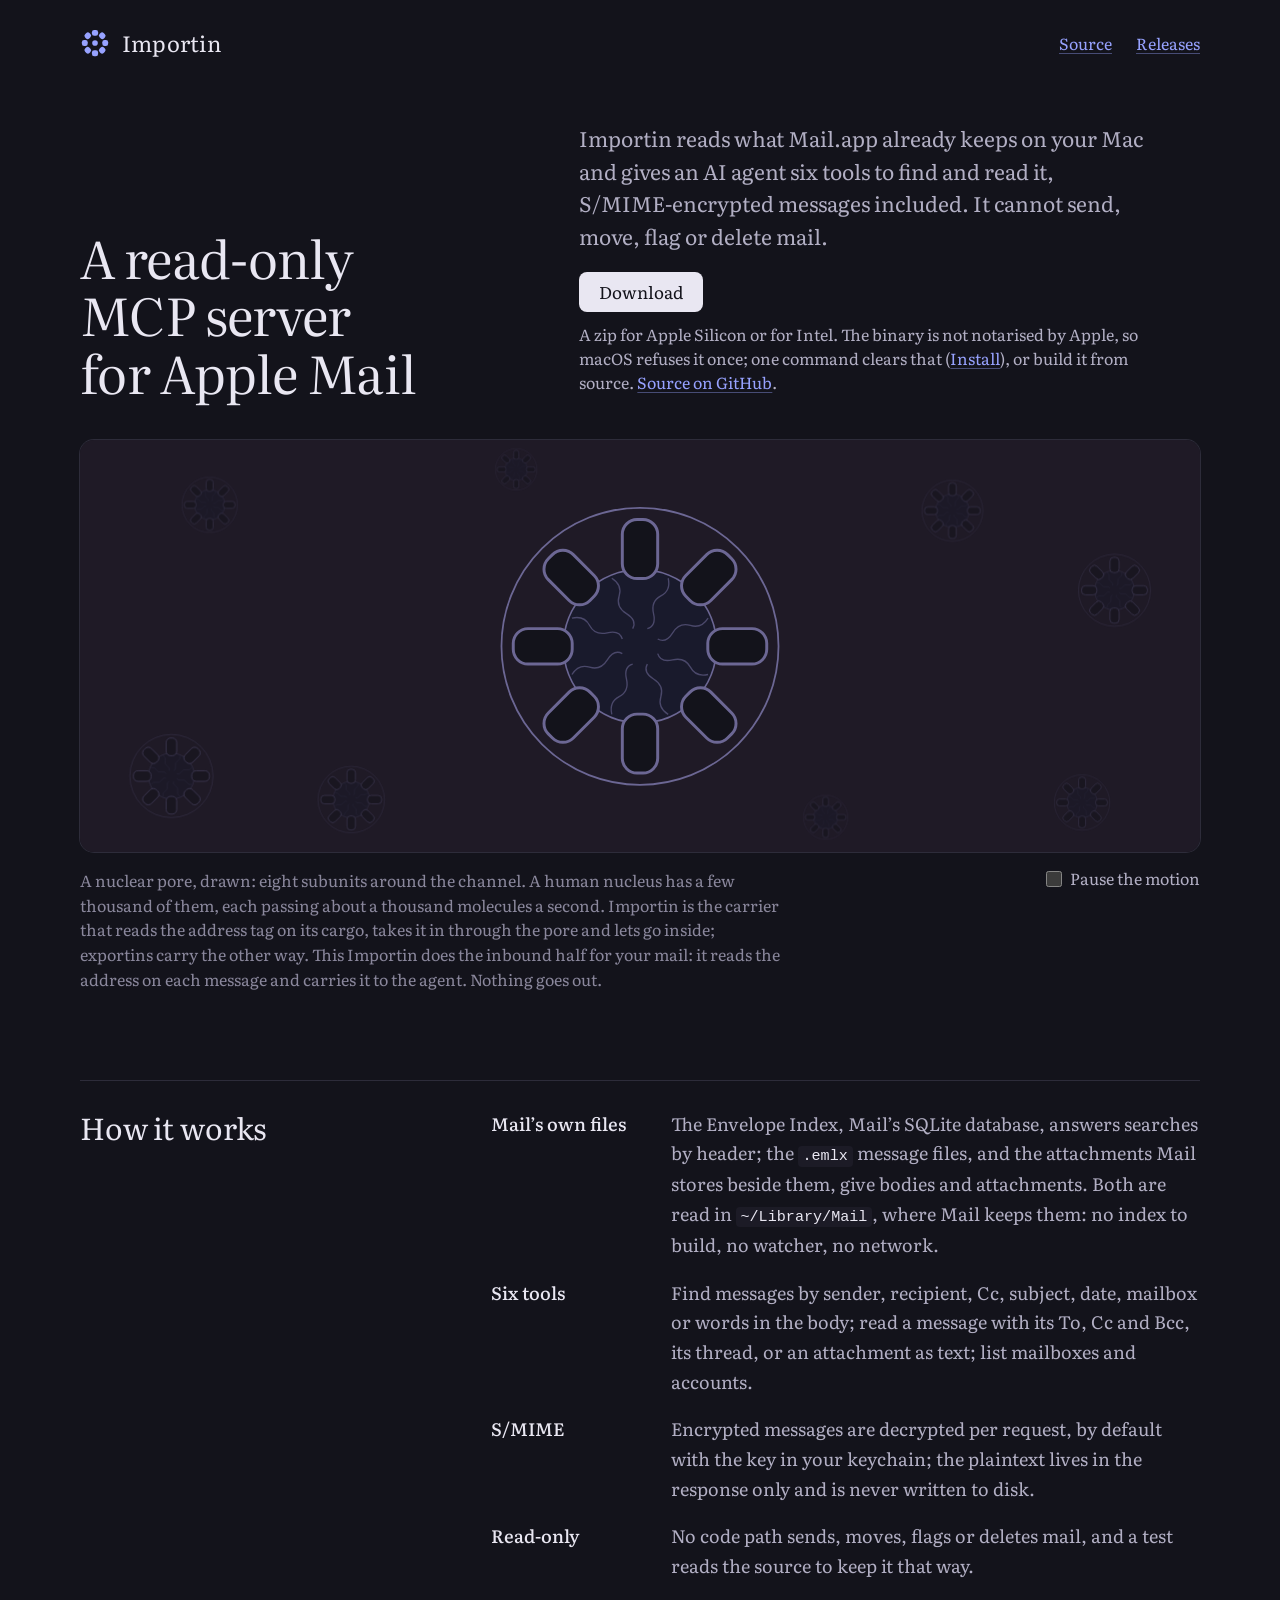
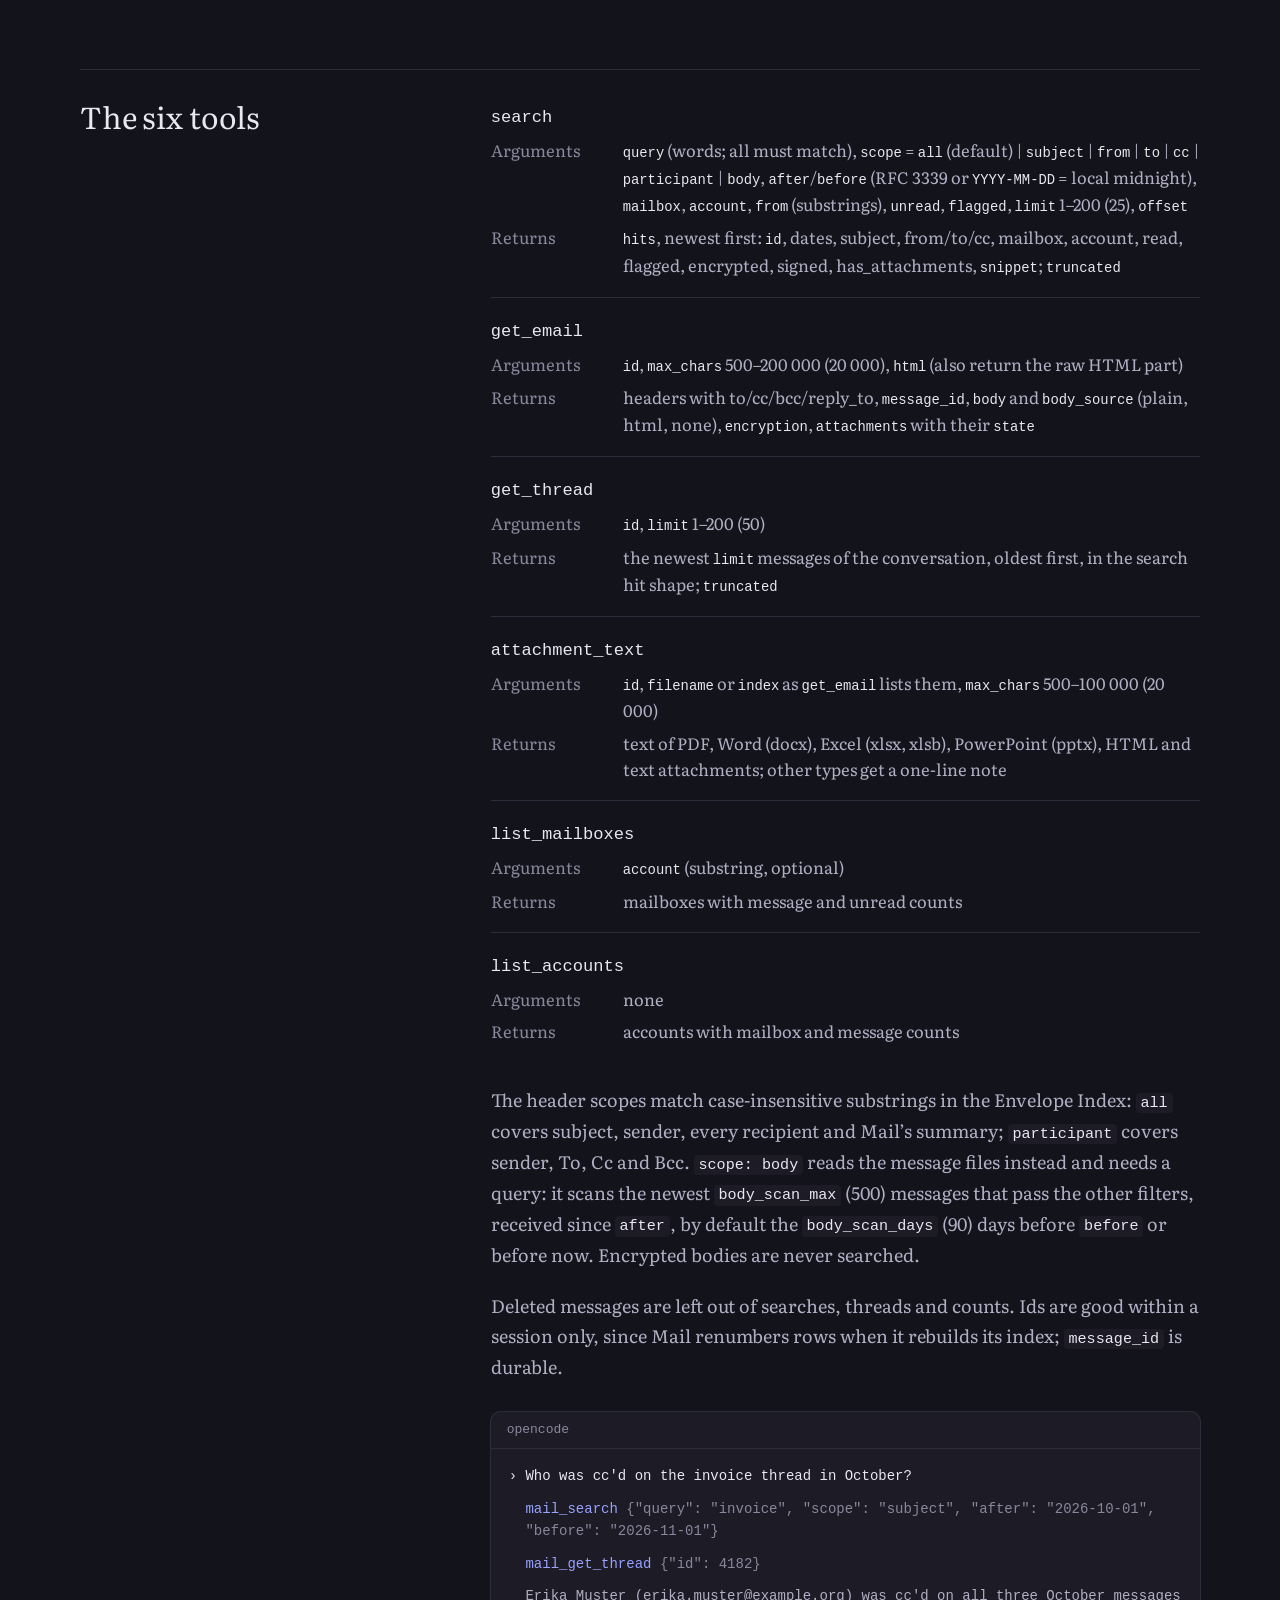
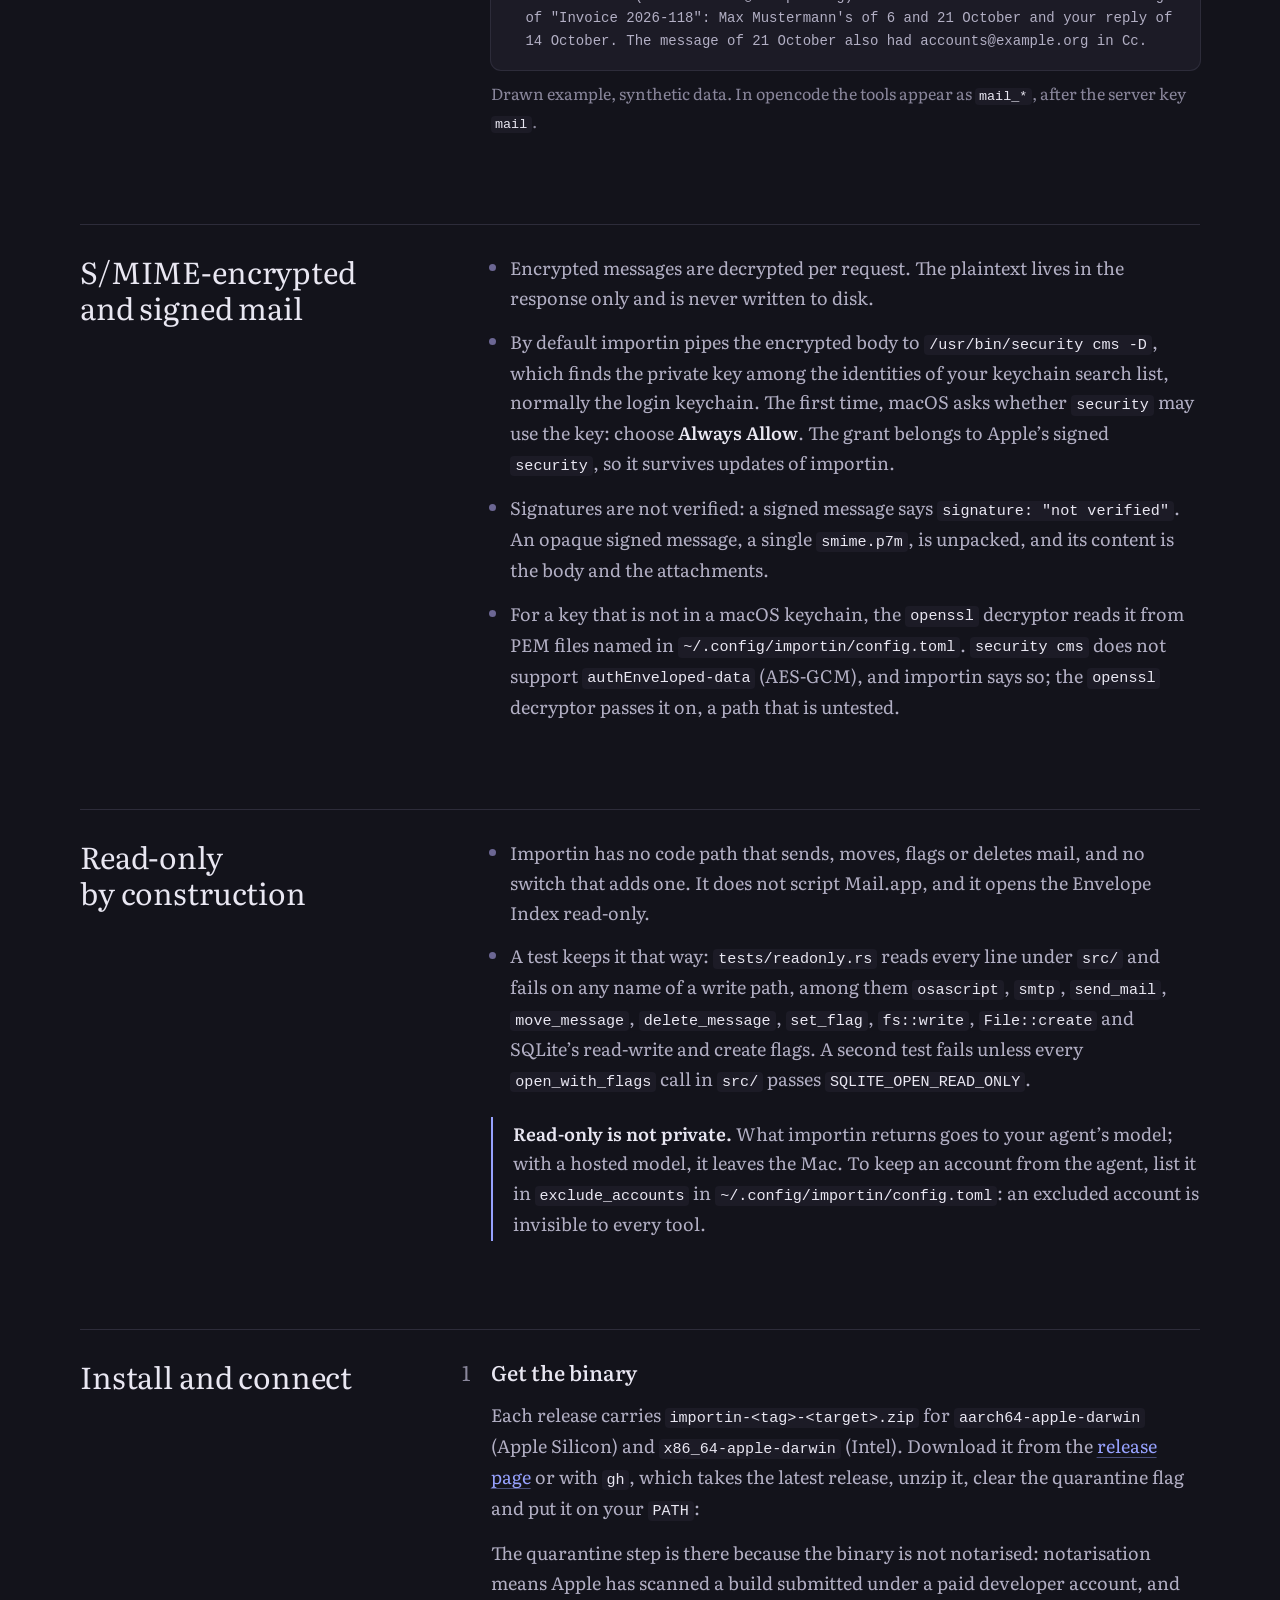
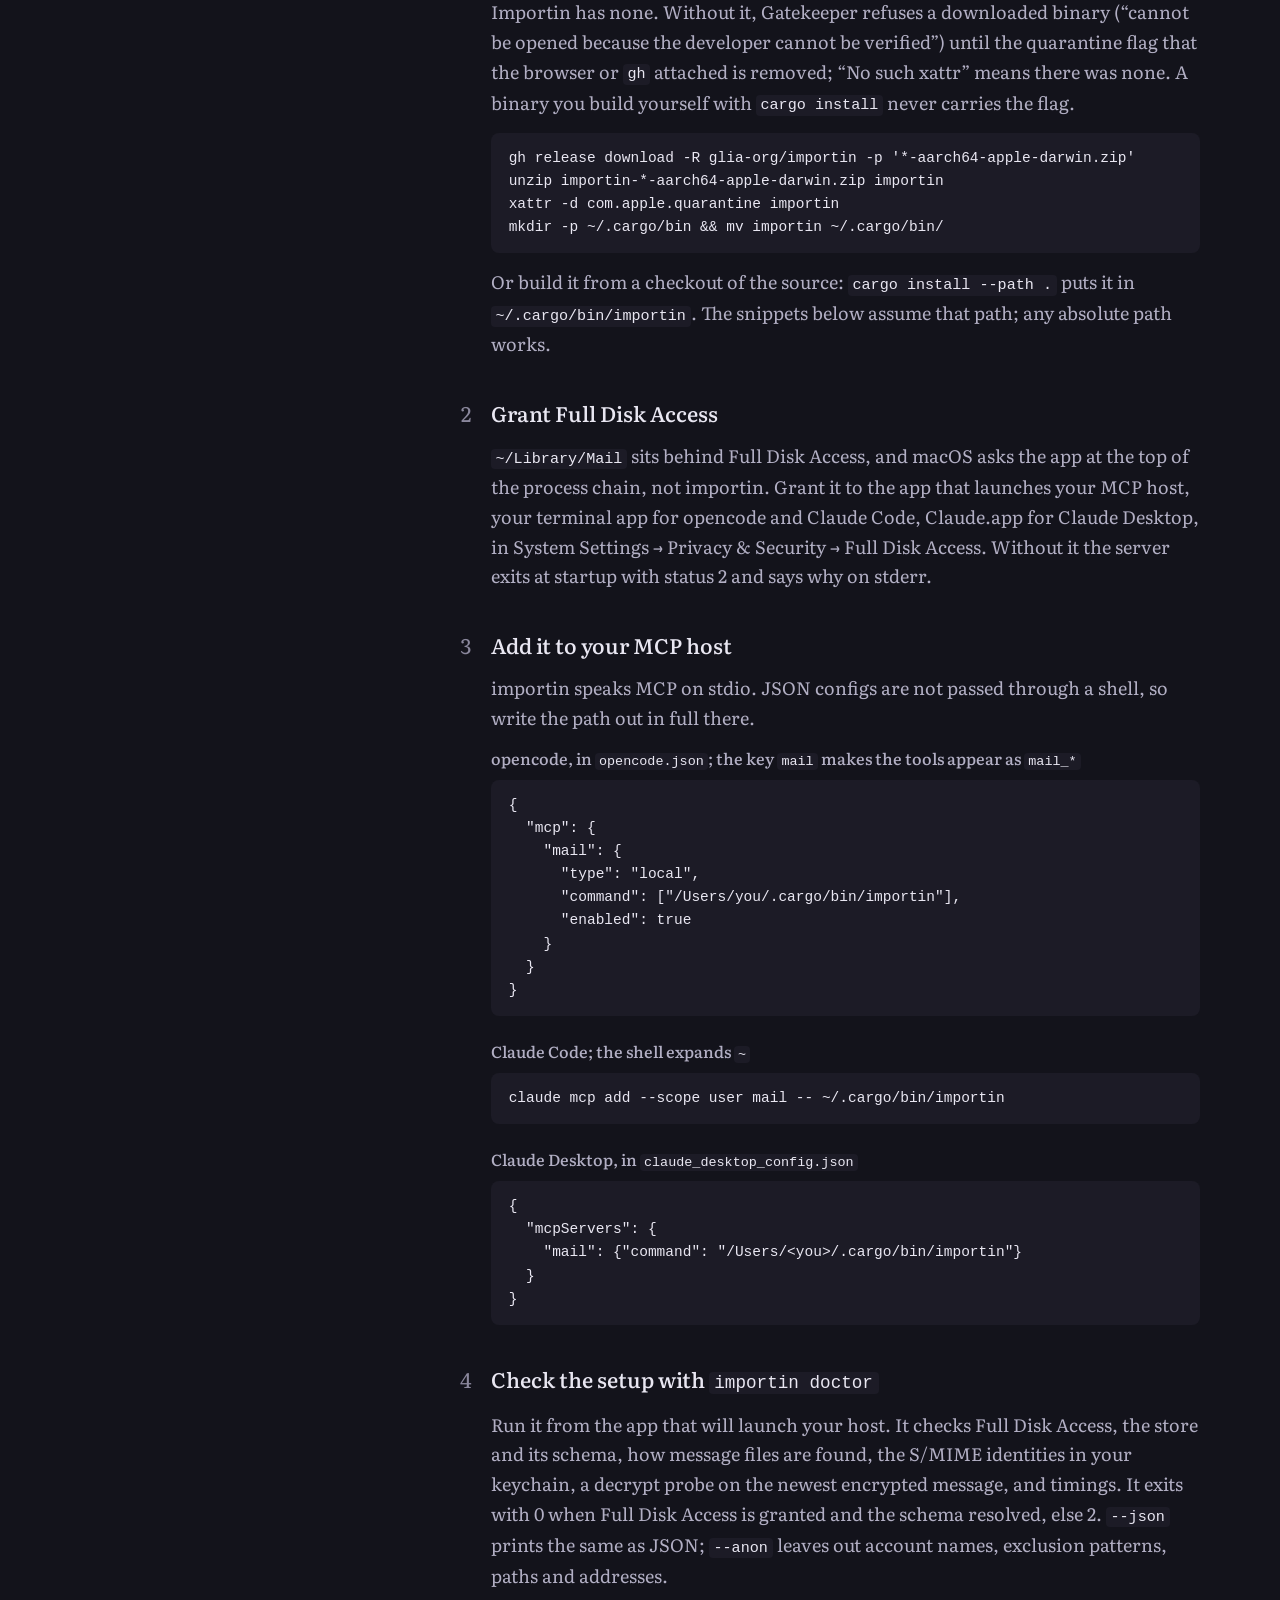
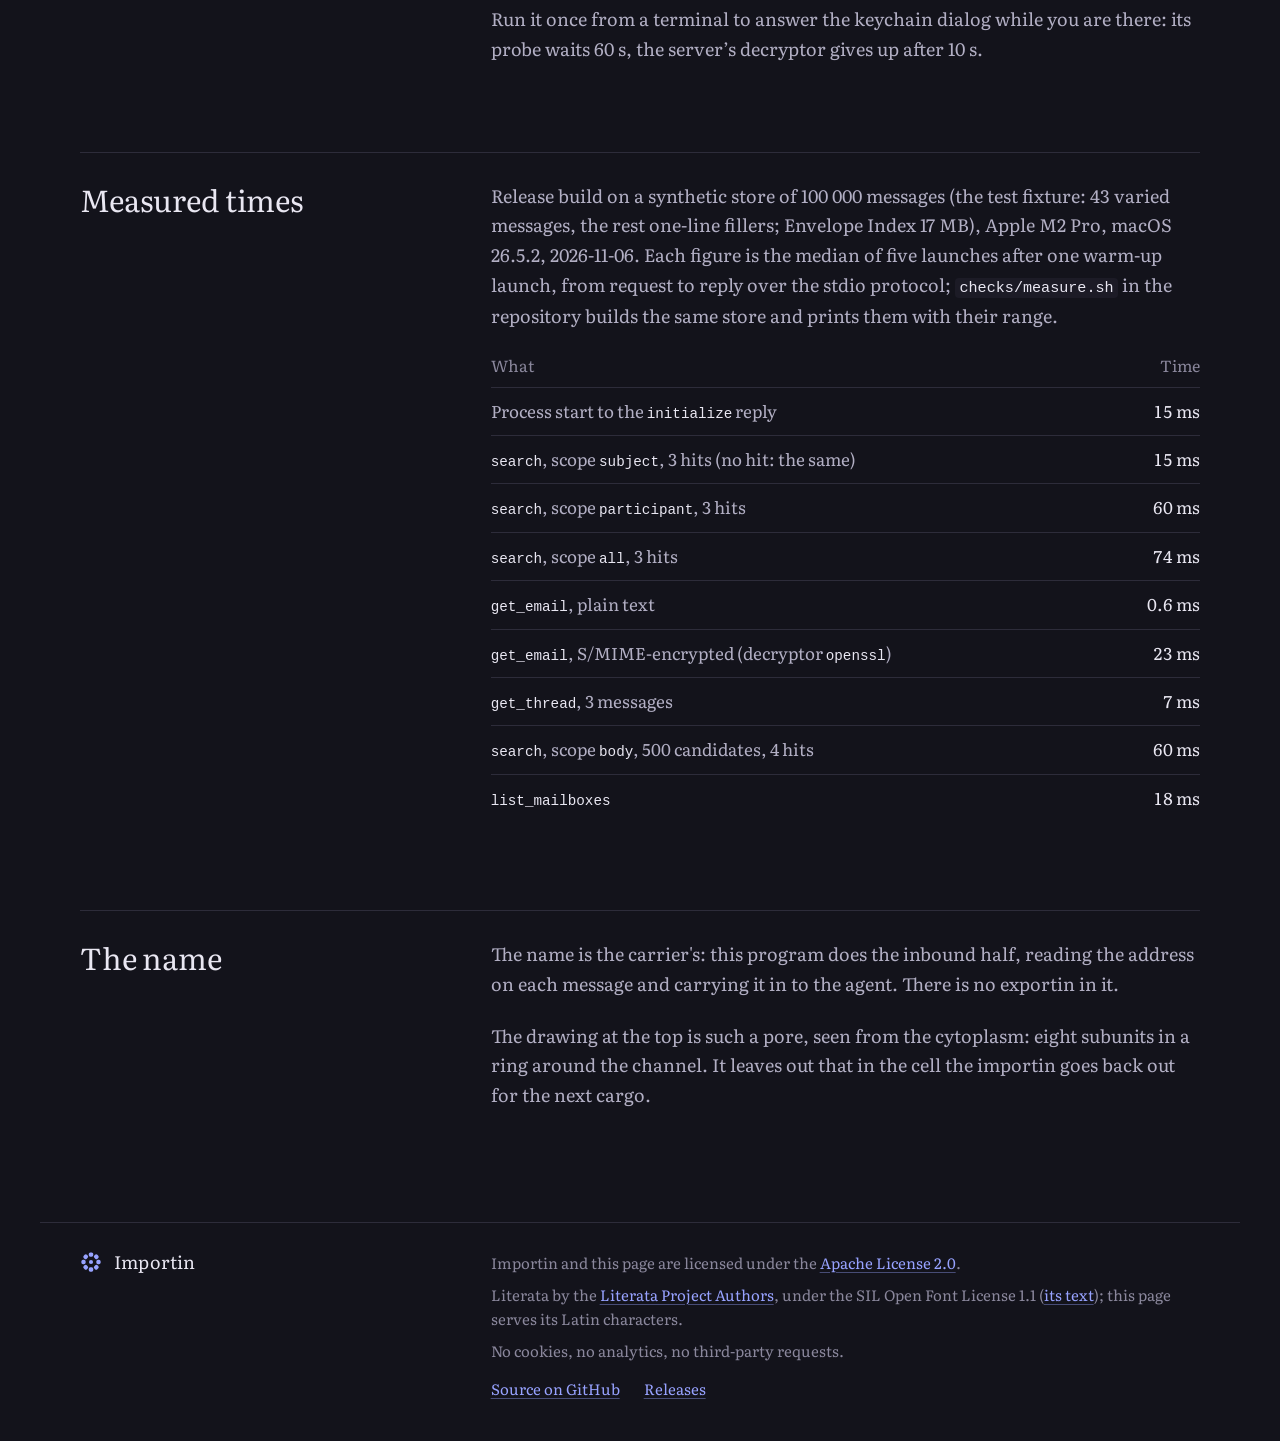
==== commit 599b8e36: "site: no line break inside S/MIME" ====
--- a/site/index.html
+++ b/site/index.html
@@ -4,7 +4,7 @@
 <meta charset="utf-8">
 <meta name="viewport" content="width=device-width,initial-scale=1">
 <title>Importin, a read-only MCP server for Apple Mail</title>
-<meta name="description" content="Importin reads what Mail.app already keeps on your Mac and gives an AI agent six tools to find and read it, S/MIME-encrypted messages included. It cannot send, move, flag or delete mail.">
+<meta name="description" content="Importin reads what Mail.app already keeps on your Mac and gives an AI agent six tools to find and read it, S/⁠MIME-⁠encrypted messages included. It cannot send, move, flag or delete mail.">
 <meta name="color-scheme" content="dark">
 <meta name="theme-color" content="#13131b">
 <link rel="canonical" href="https://glia-org.github.io/importin/">
@@ -26,7 +26,7 @@
   <section class="lead" aria-labelledby="lead-h">
     <h1 id="lead-h">A read-only MCP server for Apple Mail</h1>
     <div class="lead-copy">
-      <p>Importin reads what Mail.app already keeps on your Mac and gives an AI agent six tools to find and read it, S/MIME-encrypted messages included. It cannot send, move, flag or delete mail.</p>
+      <p>Importin reads what Mail.app already keeps on your Mac and gives an AI agent six tools to find and read it, S/⁠MIME-⁠encrypted messages included. It cannot send, move, flag or delete mail.</p>
       <p class="get"><a class="btn" href="https://github.com/glia-org/importin/releases/latest">Download</a><span>A zip for Apple Silicon or for Intel. The binary is not notarised by Apple, so macOS refuses it once; one command clears that (<a href="#install">Install</a>), or build it from source. <a class="nw" href="https://github.com/glia-org/importin">Source on GitHub</a>.</span></p>
     </div>
   </section>
@@ -72,7 +72,7 @@
         <dd>The Envelope Index, Mail’s SQLite database, answers searches by header; the <code>.emlx</code> message files, and the attachments Mail stores beside them, give bodies and attachments. Both are read in <code>~/Library/Mail</code>, where Mail keeps them: no index to build, no watcher, no network.</dd>
         <dt>Six tools</dt>
         <dd>Find messages by sender, recipient, Cc, subject, date, mailbox or words in the body; read a message with its To, Cc and Bcc, its thread, or an attachment as text; list mailboxes and accounts.</dd>
-        <dt>S/MIME</dt>
+        <dt>S/⁠MIME</dt>
         <dd>Encrypted messages are decrypted per request, by default with the key in your keychain; the plaintext lives in the response only and is never written to disk.</dd>
         <dt>Read-only</dt>
         <dd>No code path sends, moves, flags or deletes mail, and a test reads the source to keep it that way.</dd>
@@ -121,7 +121,7 @@
   </section>
 
   <section class="s" id="smime" aria-labelledby="smime-h">
-    <h2 id="smime-h">S/MIME-encrypted and signed mail</h2>
+    <h2 id="smime-h">S/⁠MIME-⁠encrypted and signed mail</h2>
     <div class="body">
       <ul class="points">
         <li>Encrypted messages are decrypted per request. The plaintext lives in the response only and is never written to disk.</li>
@@ -178,7 +178,7 @@
   }
 }</code></pre></div></li>
         <li><h3>Check the setup with <code>importin doctor</code></h3>
-          <p>Run it from the app that will launch your host. It checks Full Disk Access, the store and its schema, how message files are found, the S/MIME identities in your keychain, a decrypt probe on the newest encrypted message, and timings. It exits with 0 when Full Disk Access is granted and the schema resolved, else 2. <code>--json</code> prints the same as JSON; <code>--anon</code> leaves out account names, exclusion patterns, paths and addresses.</p>
+          <p>Run it from the app that will launch your host. It checks Full Disk Access, the store and its schema, how message files are found, the S/⁠MIME identities in your keychain, a decrypt probe on the newest encrypted message, and timings. It exits with 0 when Full Disk Access is granted and the schema resolved, else 2. <code>--json</code> prints the same as JSON; <code>--anon</code> leaves out account names, exclusion patterns, paths and addresses.</p>
           <p>Run it once from a terminal to answer the keychain dialog while you are there: its probe waits 60 s, the server’s decryptor gives up after 10 s.</p></li>
       </ol>
     </div>
@@ -196,7 +196,7 @@
           <tr><th scope="row"><code>search</code>, scope <code>participant</code>, 3 hits</th><td>60 ms</td></tr>
           <tr><th scope="row"><code>search</code>, scope <code>all</code>, 3 hits</th><td>74 ms</td></tr>
           <tr><th scope="row"><code>get_email</code>, plain text</th><td>0.6 ms</td></tr>
-          <tr><th scope="row"><code>get_email</code>, S/MIME-encrypted (decryptor <code>openssl</code>)</th><td>23 ms</td></tr>
+          <tr><th scope="row"><code>get_email</code>, S/⁠MIME-⁠encrypted (decryptor <code>openssl</code>)</th><td>23 ms</td></tr>
           <tr><th scope="row"><code>get_thread</code>, 3 messages</th><td>7 ms</td></tr>
           <tr><th scope="row"><code>search</code>, scope <code>body</code>, 500 candidates, 4 hits</th><td>60 ms</td></tr>
           <tr><th scope="row"><code>list_mailboxes</code></th><td>18 ms</td></tr>
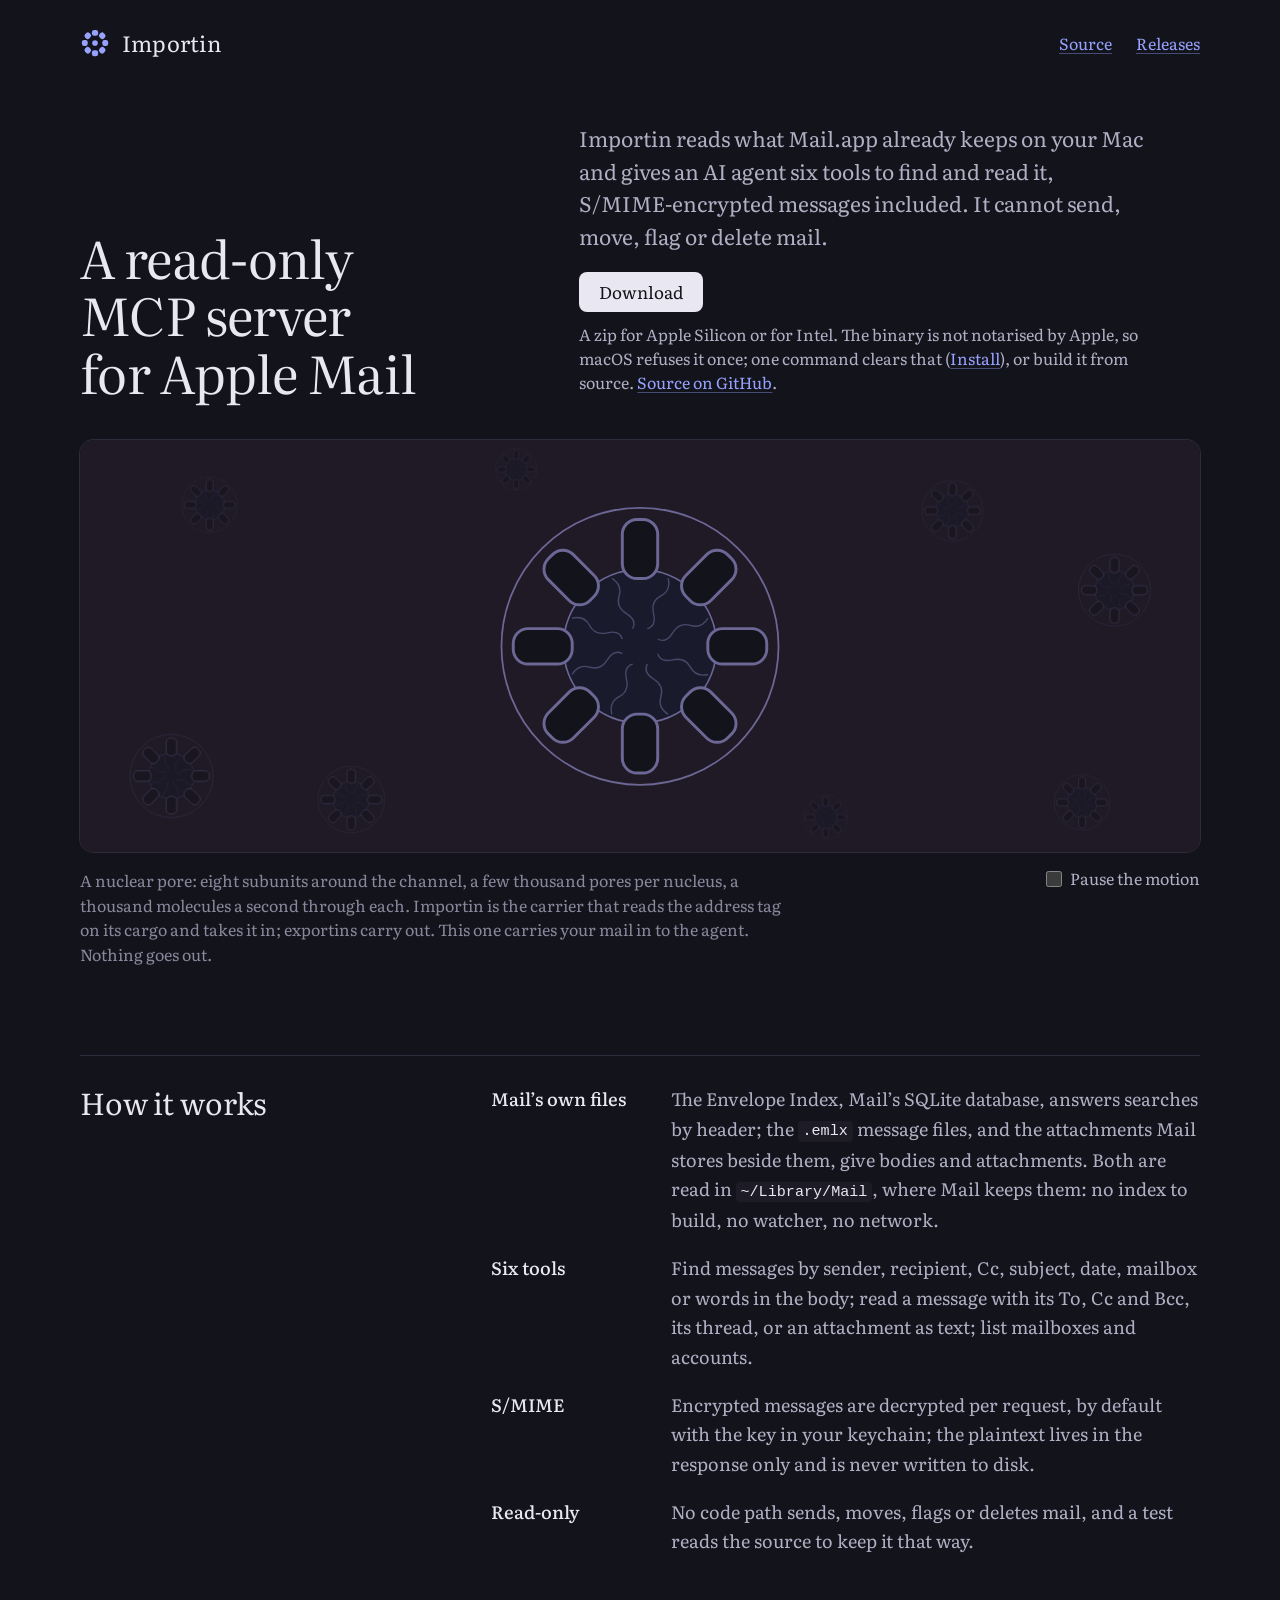
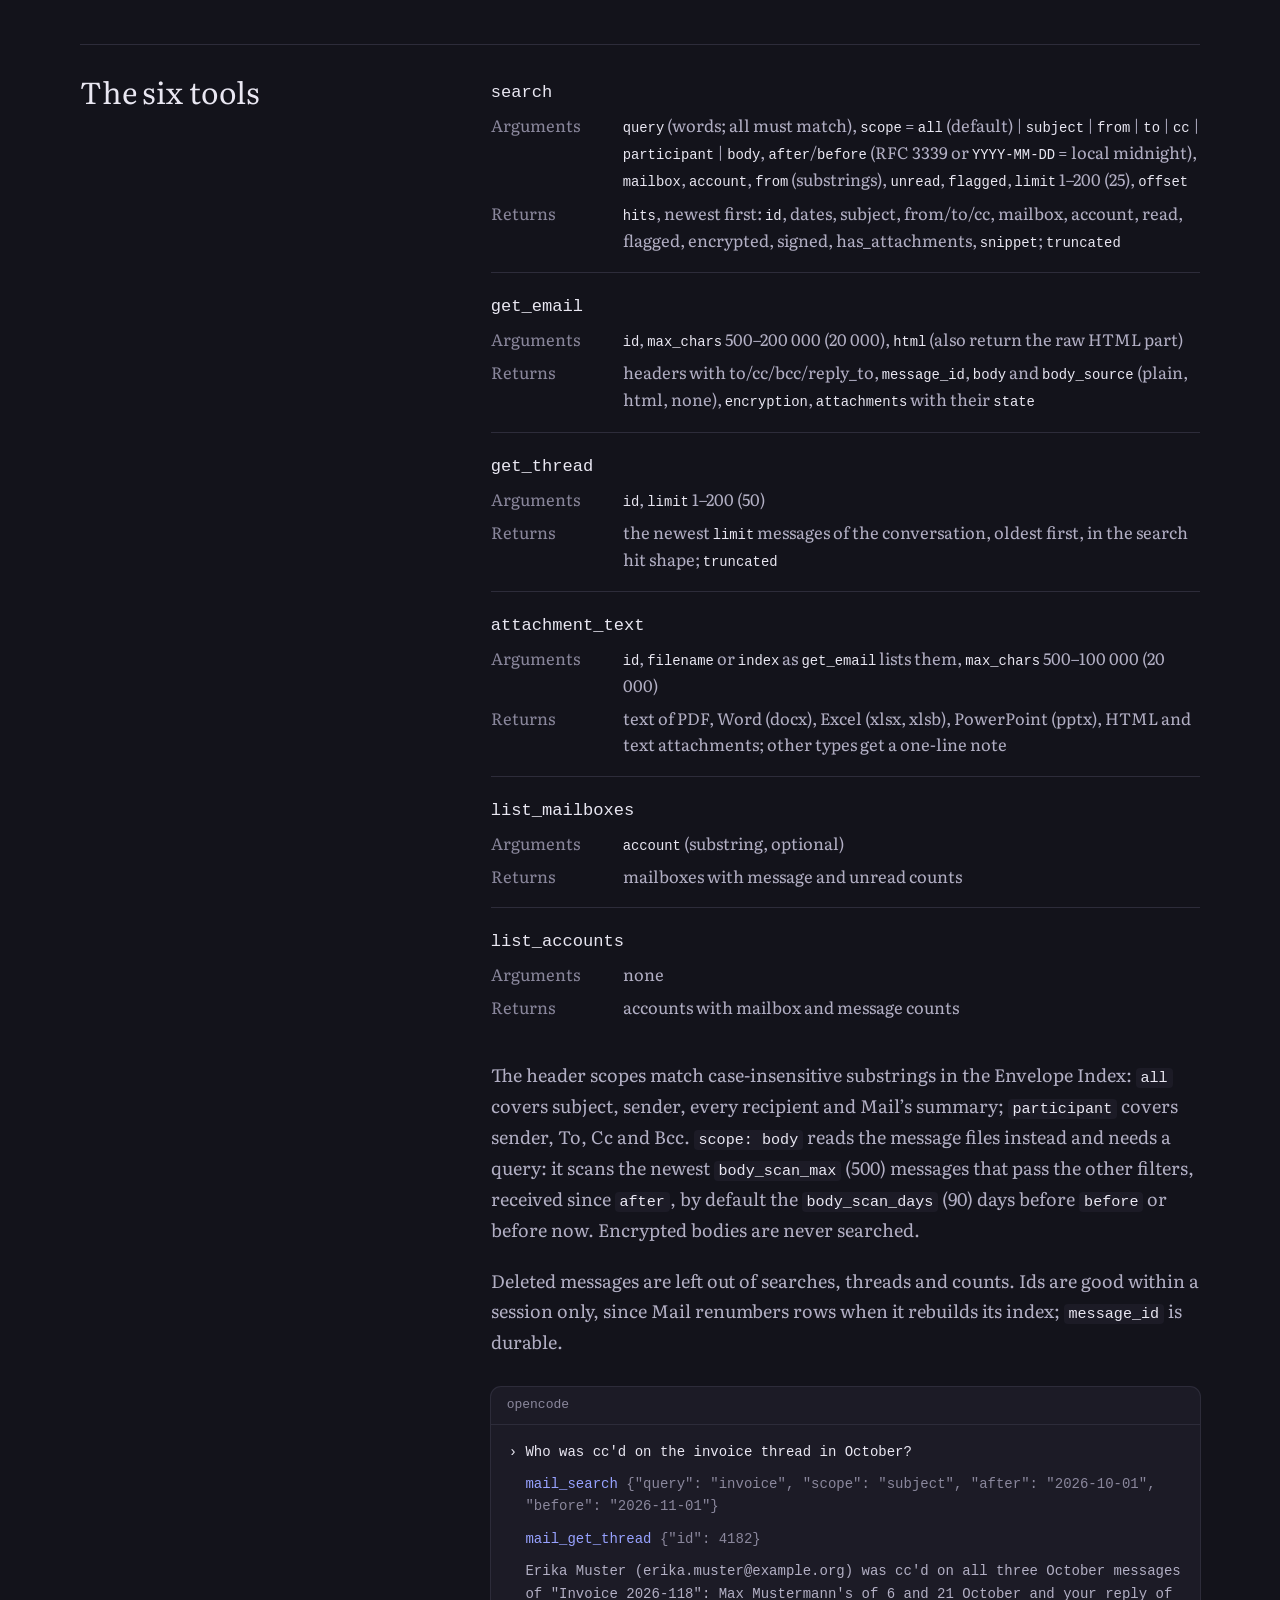
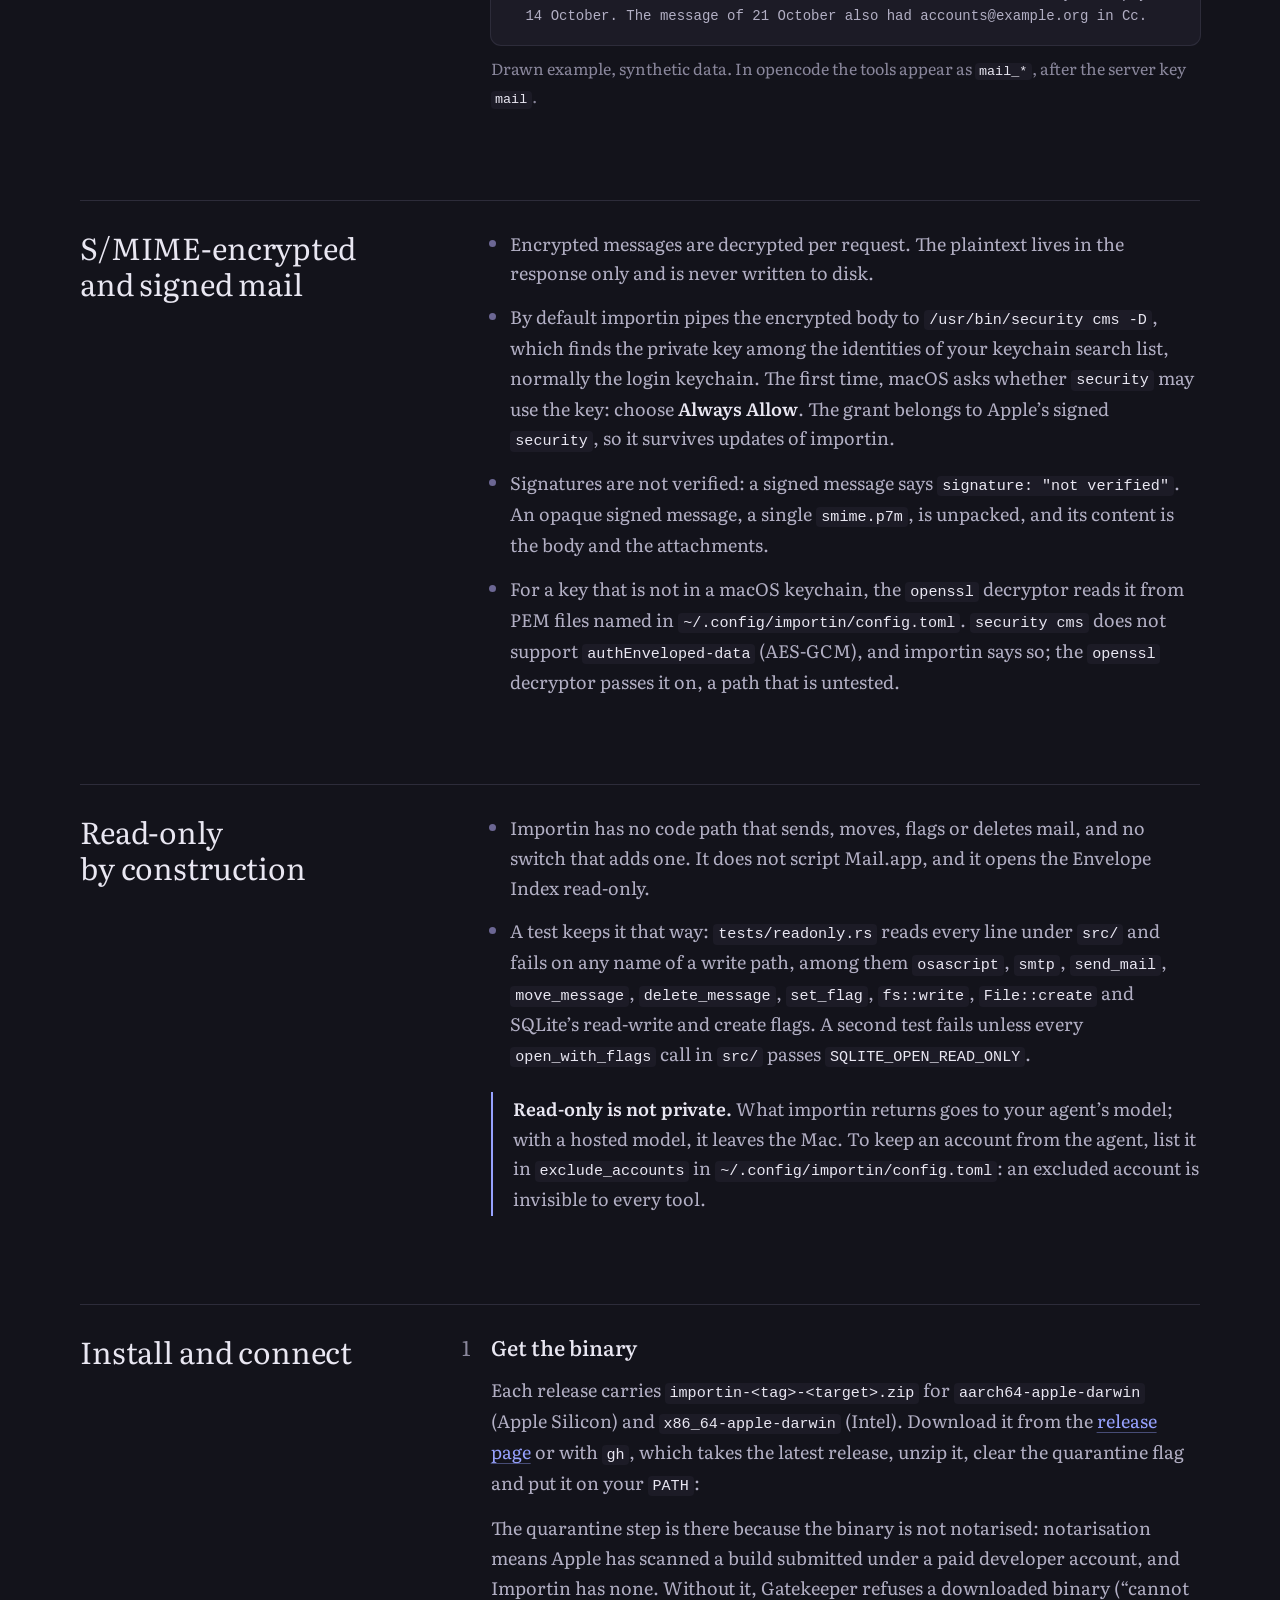
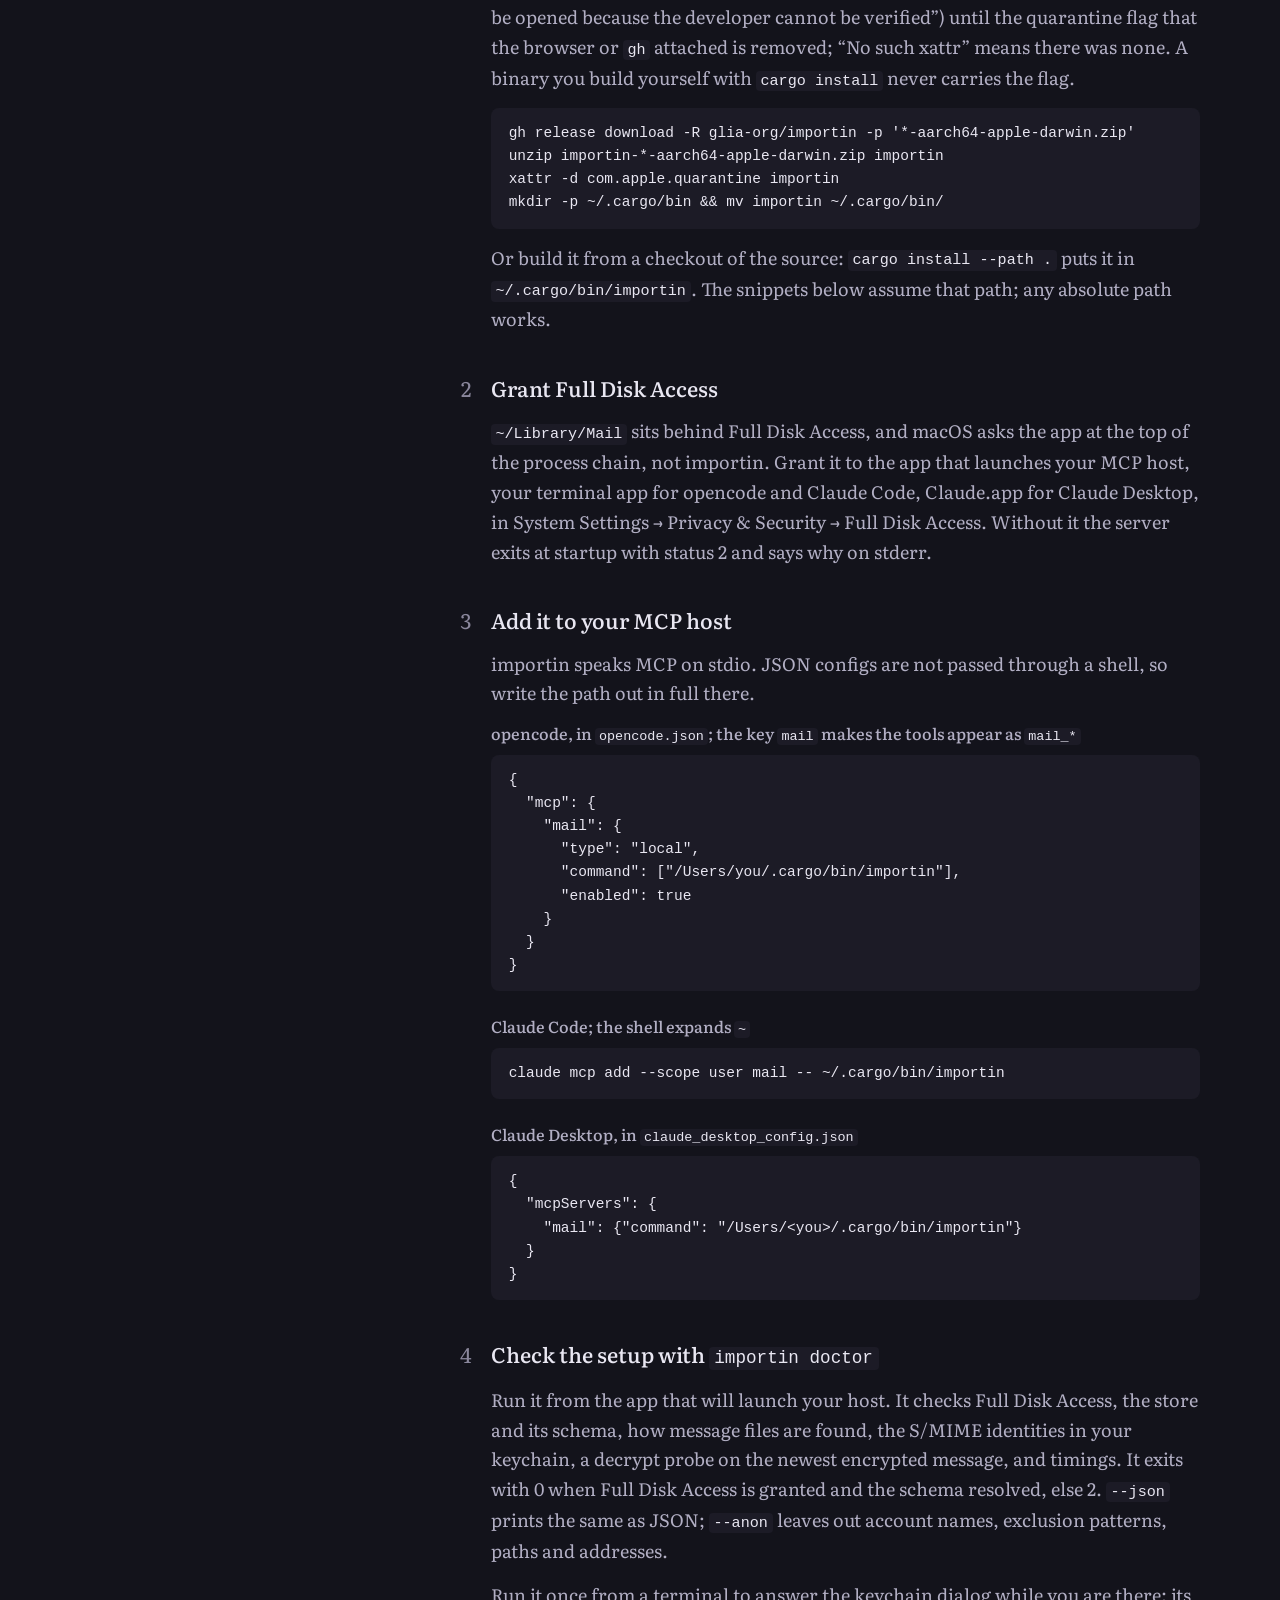
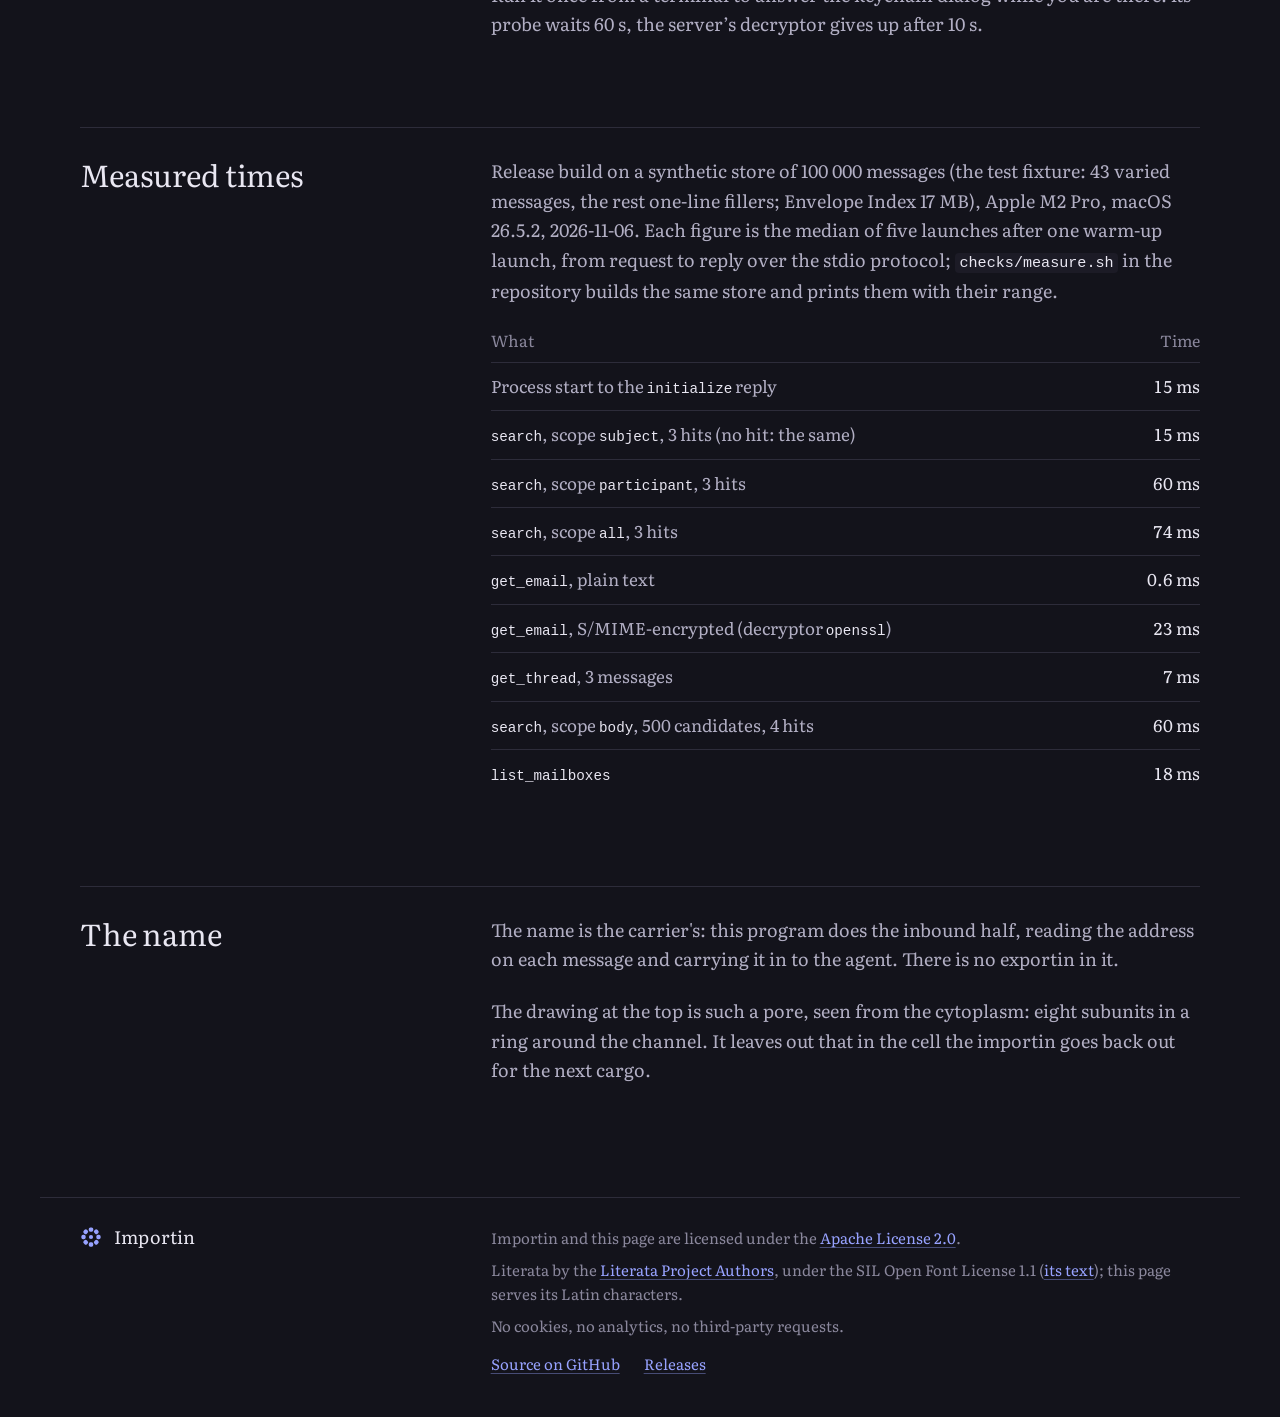
==== commit dab29933: "site: shorter caption" ====
--- a/site/index.html
+++ b/site/index.html
@@ -60,7 +60,7 @@
       <use class="cargo c1" href="#p-env"/><use class="cargo c2" href="#p-env"/><use class="cargo c3" href="#p-env"/><use class="cargo c4" href="#p-env"/>
     </svg>
     <figcaption>
-      <p>A nuclear pore, drawn: eight subunits around the channel. A human nucleus has a few thousand of them, each passing about a thousand molecules a second. Importin is the carrier that reads the address tag on its cargo, takes it in through the pore and lets go inside; exportins carry the other way. This Importin does the inbound half for your mail: it reads the address on each message and carries it to the agent. Nothing goes out.</p>
+      <p>A nuclear pore: eight subunits around the channel, a few thousand pores per nucleus, a thousand molecules a second through each. Importin is the carrier that reads the address tag on its cargo and takes it in; exportins carry out. This one carries your mail in to the agent. Nothing goes out.</p>
       <label class="pause"><input type="checkbox"> Pause the motion</label>
     </figcaption>
   </figure>
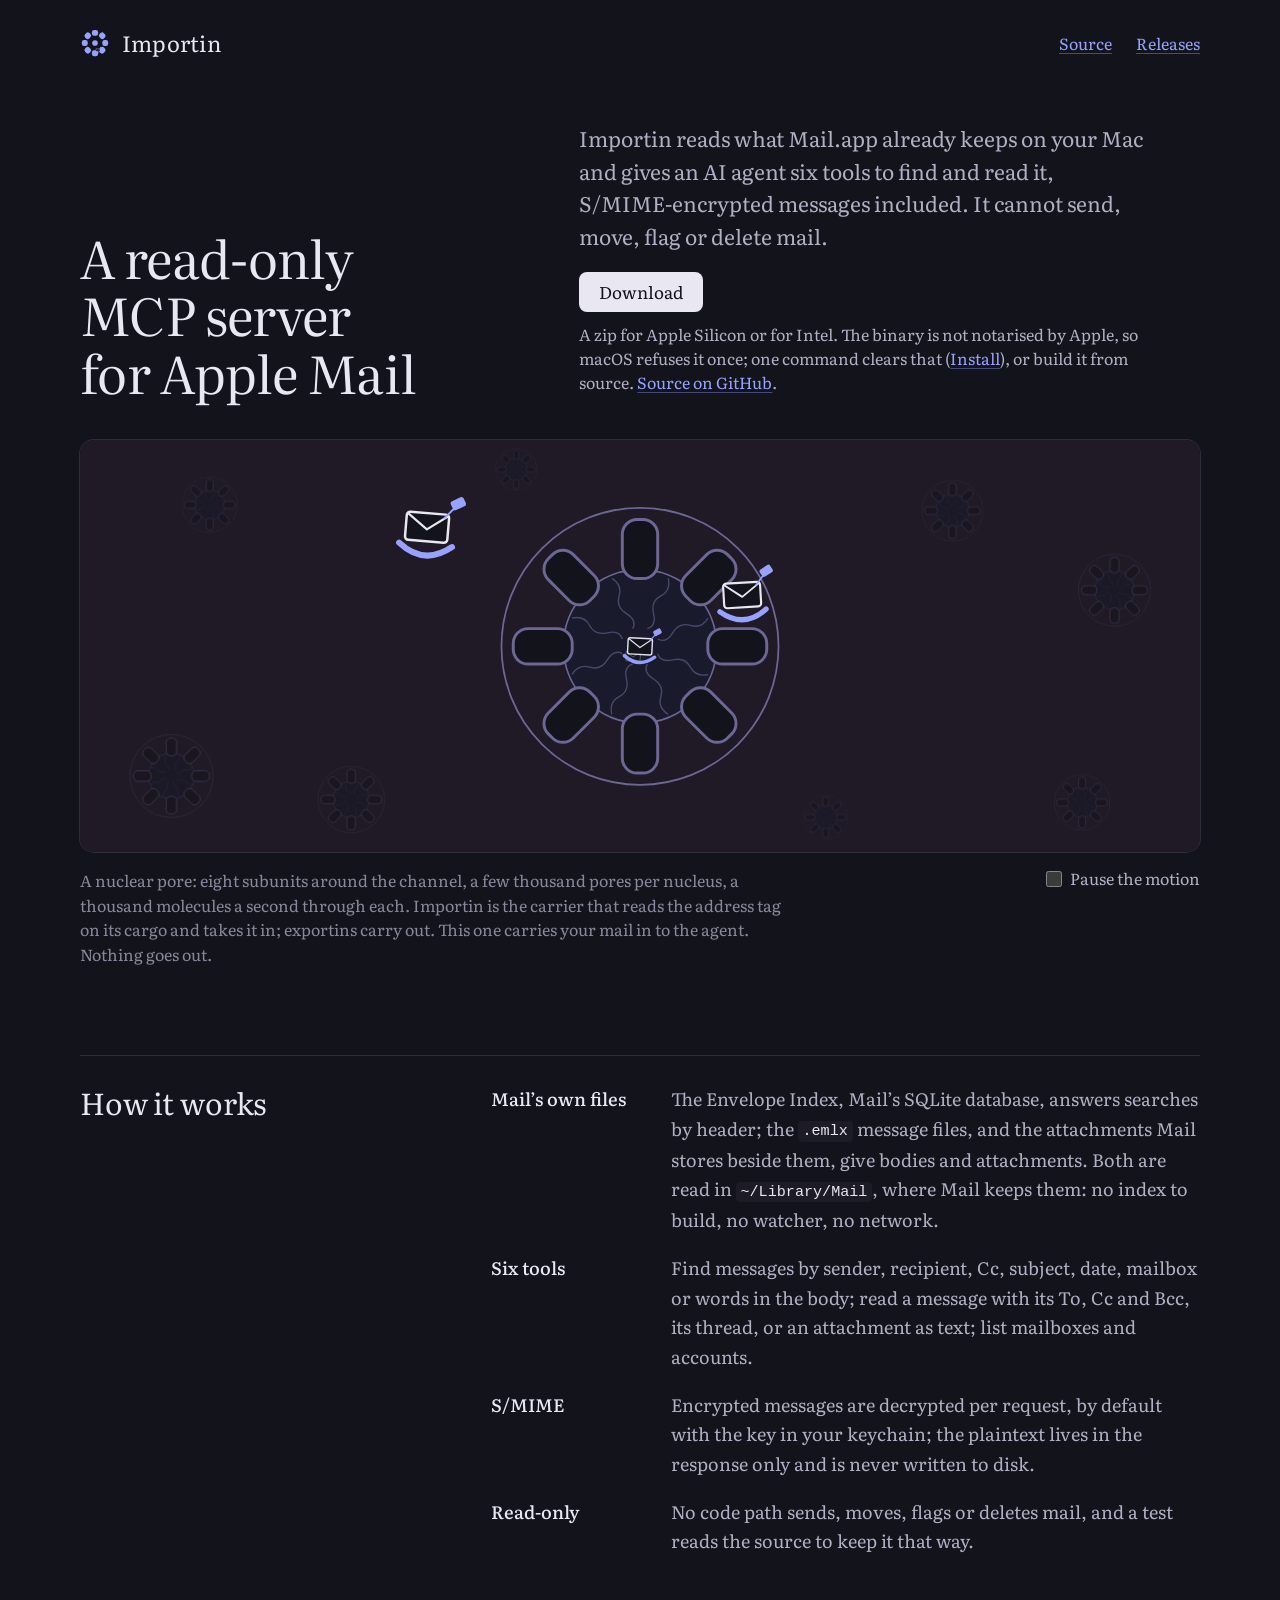
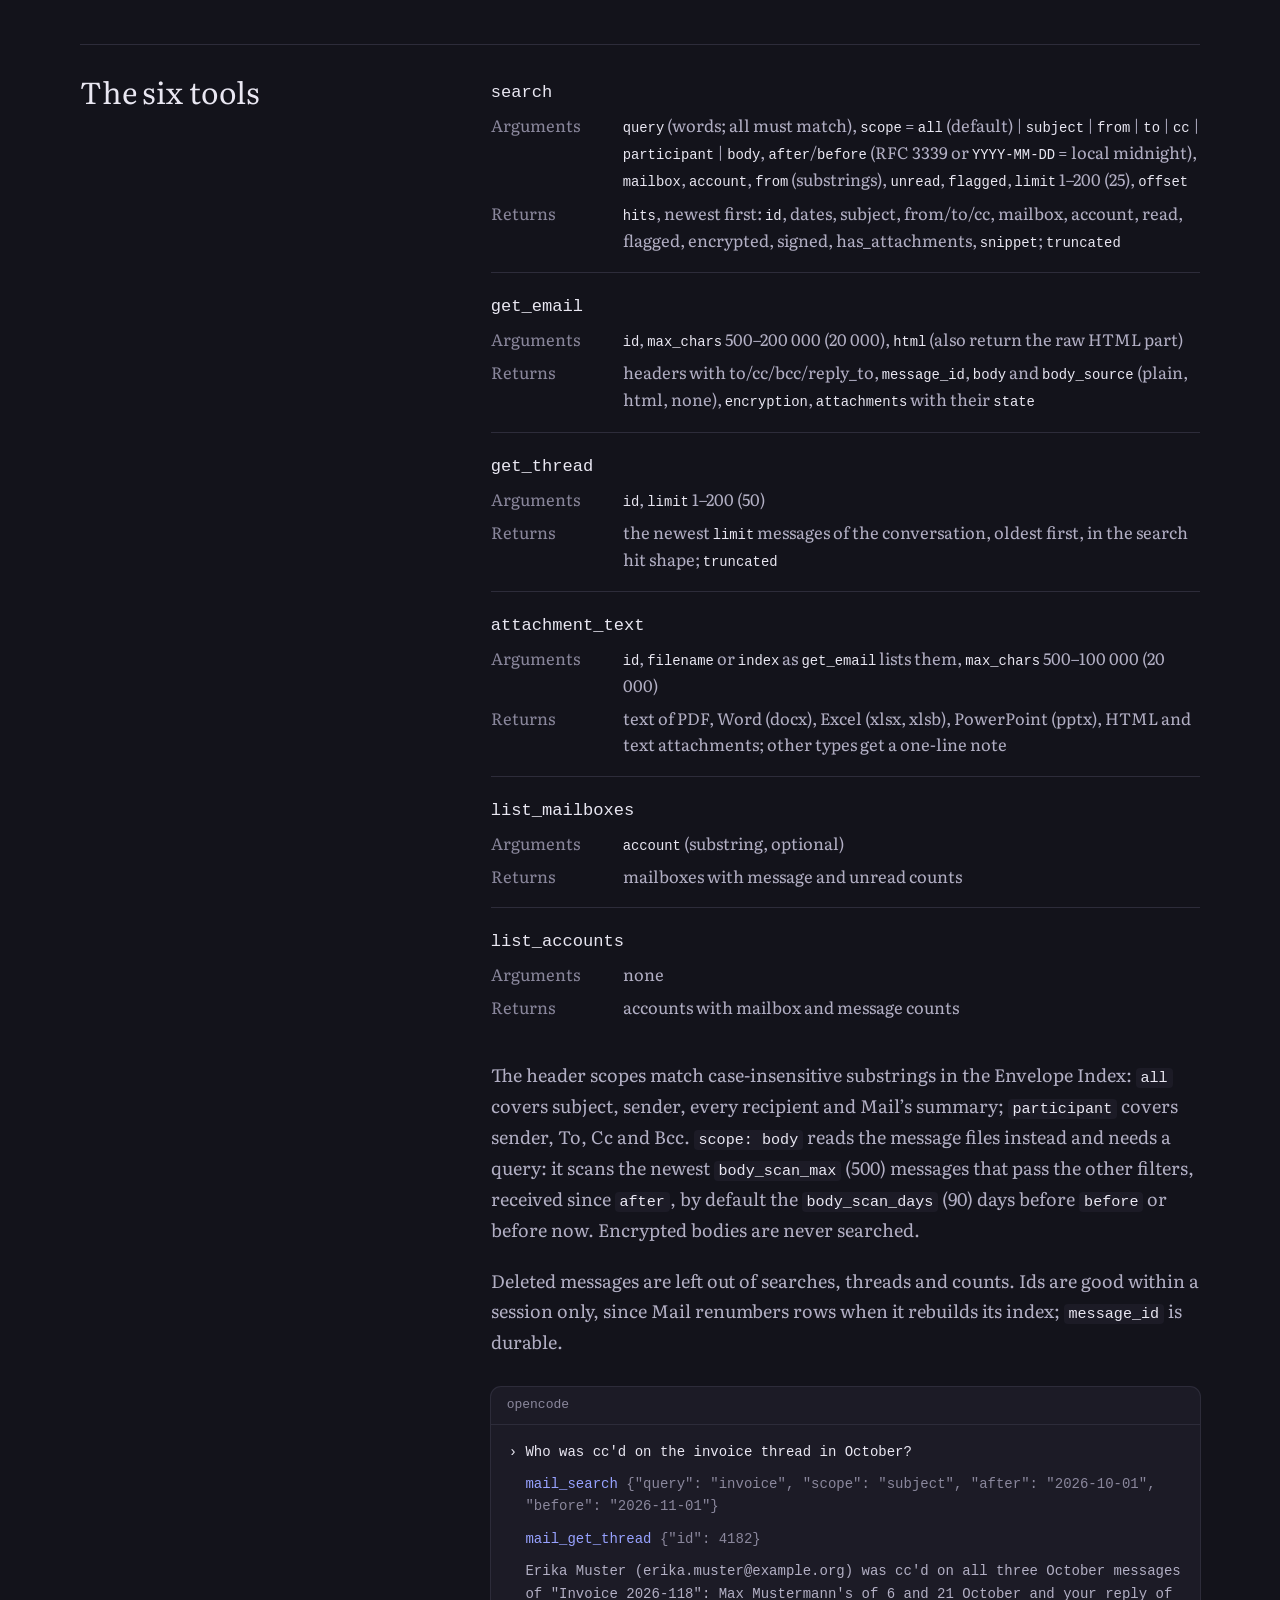
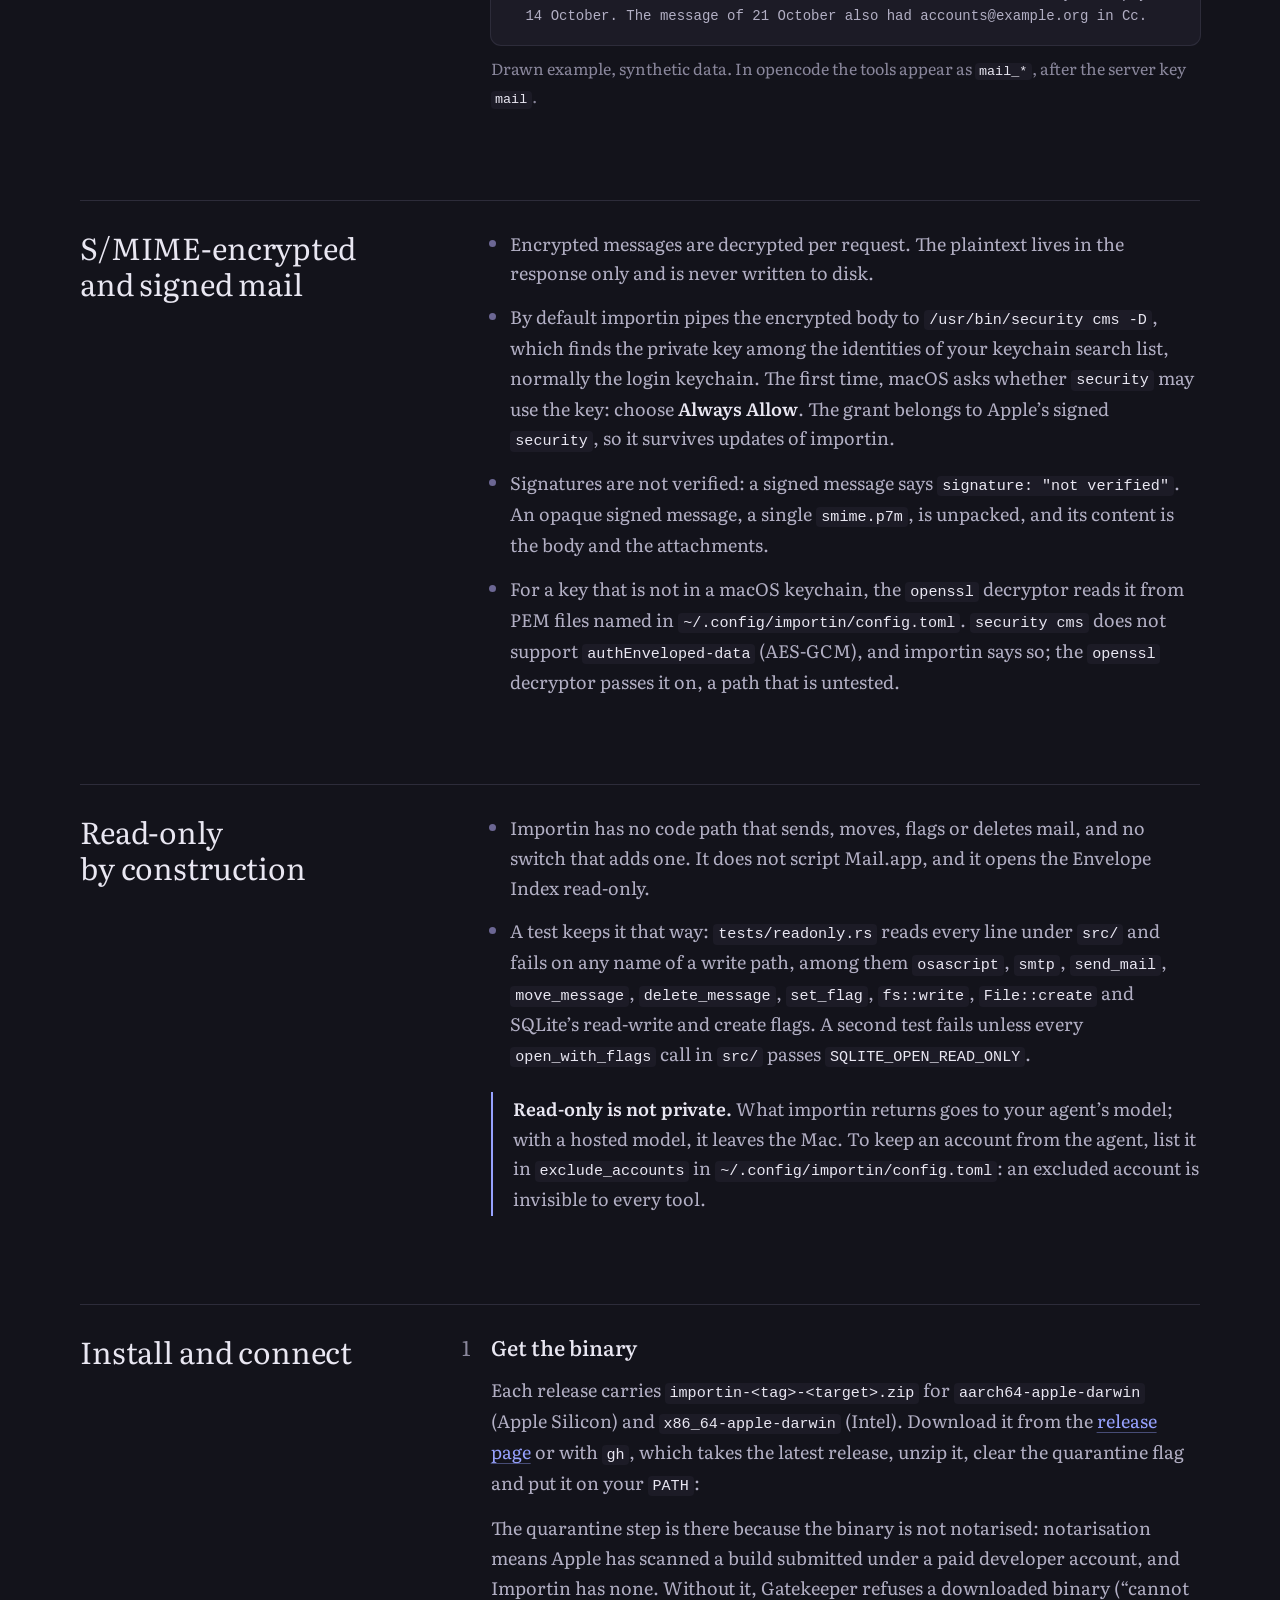
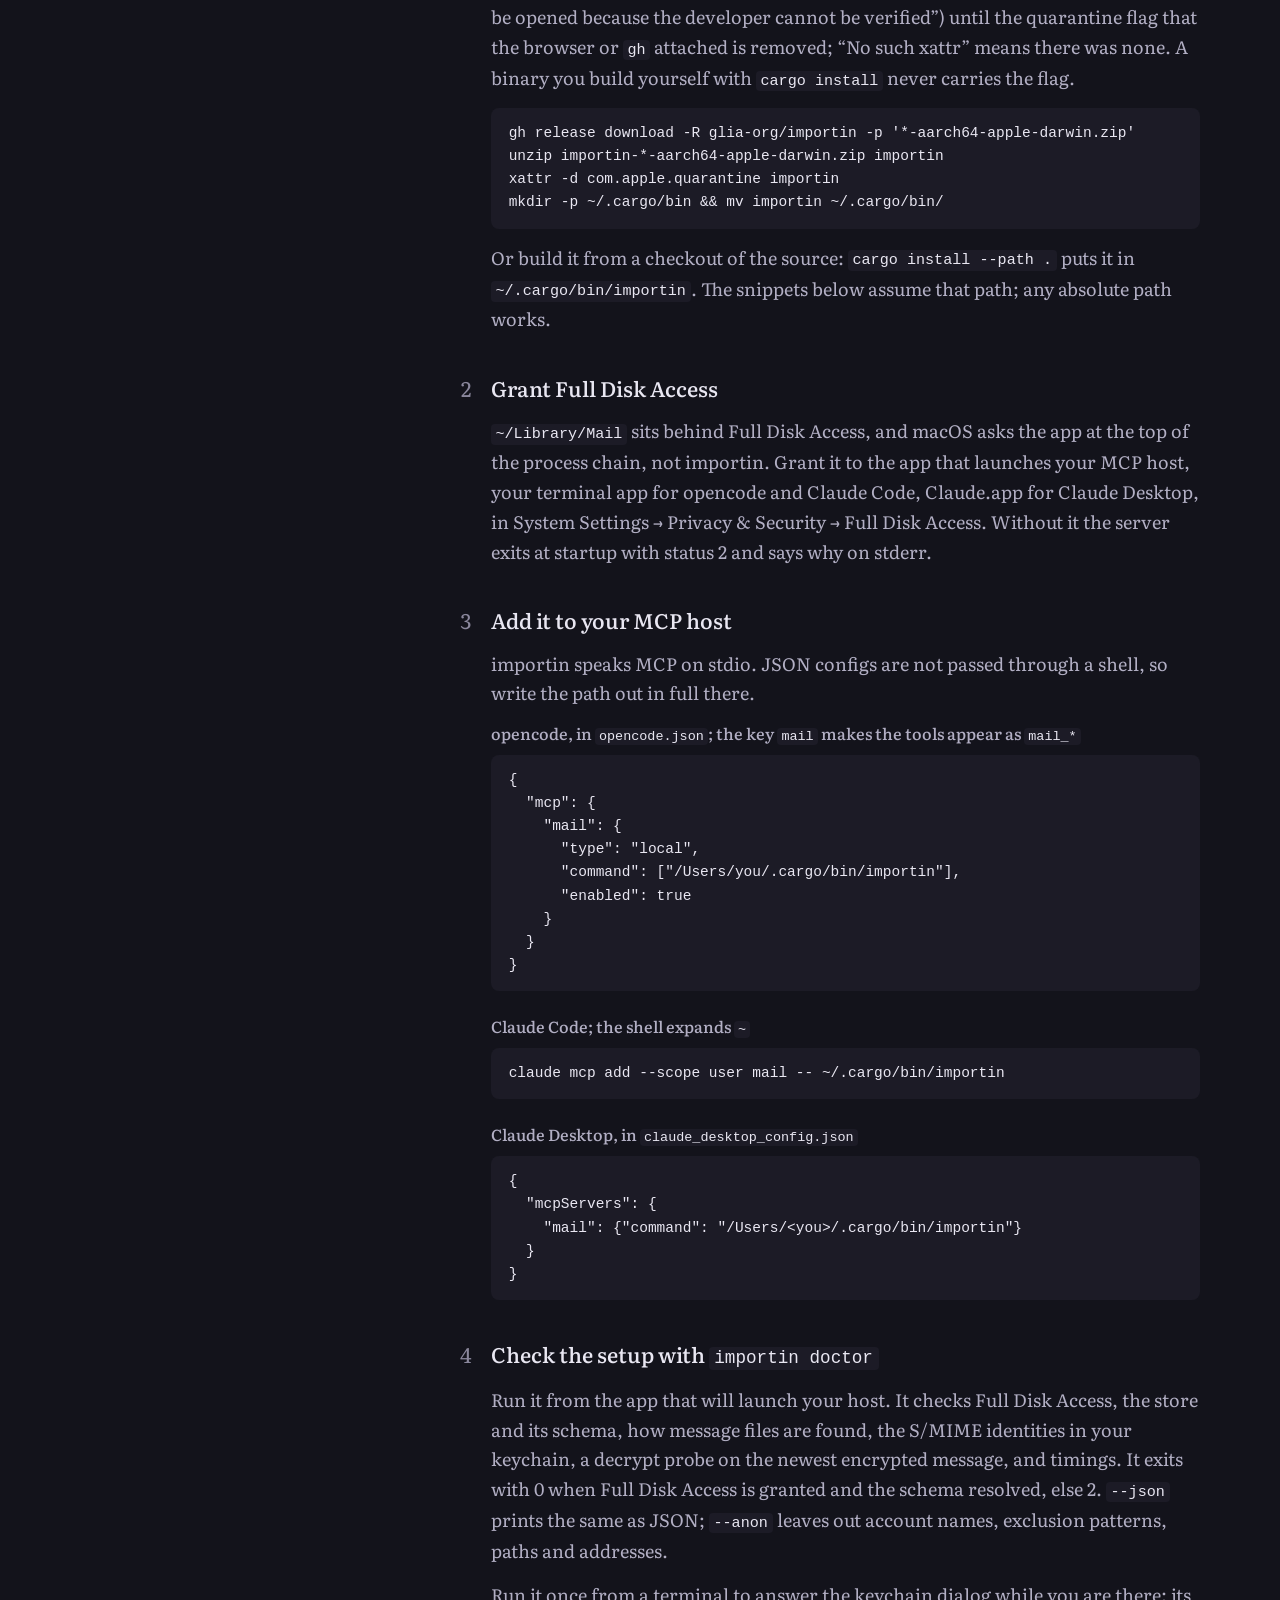
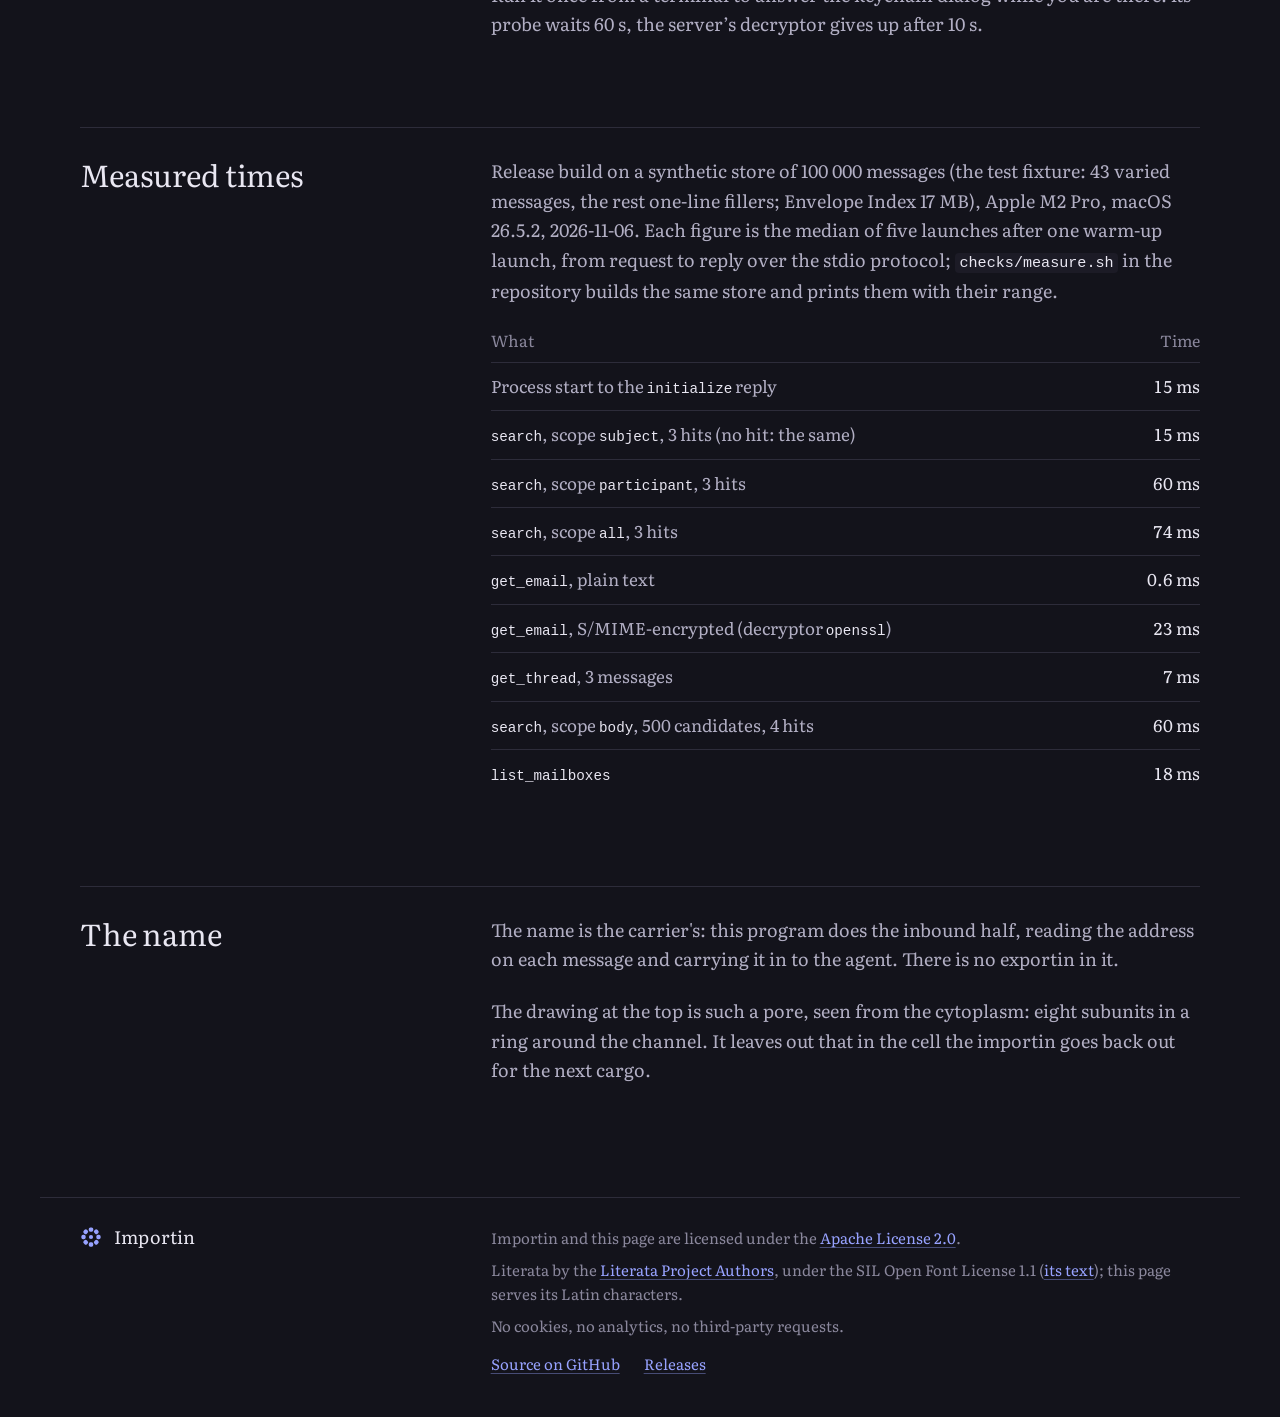
==== commit e77c7708: "site: feed, drag, chase and the pull test in the hero; the ring turns with scroll; the mark carries " ====
--- a/site/index.html
+++ b/site/index.html
@@ -12,9 +12,11 @@
 <link rel="apple-touch-icon" href="assets/apple-touch-icon.png">
 <link rel="preload" href="assets/fonts/literata-latin.woff2" as="font" type="font/woff2" crossorigin>
 <link rel="stylesheet" href="assets/site.css">
-<!-- Decisions A V2 P1 C2 S1 H1 M1 R2 from docs/design-panel-website-2026-11-06.html; the rules are in site/README.md.
-     Every claim is of the build as released (v0.1.0) and comes from README.md. Plain static files: no build step, no
-     script, no third-party requests. The pore below is inline SVG with CSS keyframes (assets/site.css). -->
+<script src="assets/site.js" defer></script>
+<!-- Decisions A V2 P1 C2 S1 H1 M1 R2 from docs/design-panel-website-2026-11-06.html, + I3 chase S3 (DESIGN.md, 12);
+     the rules are in site/README.md. Every claim is of the build as released (v0.1.0) and comes from README.md. Plain
+     static files: no build step, no third-party requests. The pore below is inline SVG with CSS keyframes (assets/site.css); the one
+     local script (assets/site.js) adds play to it and is not needed to read the page. -->
 </head>
 <body>
 <header class="top wrap">
@@ -39,9 +41,11 @@
         <g id="p-np">
           <circle class="p-rim" r="94"/>
           <circle class="p-chan" r="52"/>
-          <g class="p-mesh"><use href="#p-fg" transform="rotate(22.5)"/><use href="#p-fg" transform="rotate(67.5)"/><use href="#p-fg" transform="rotate(112.5)"/><use href="#p-fg" transform="rotate(157.5)"/><use href="#p-fg" transform="rotate(202.5)"/><use href="#p-fg" transform="rotate(247.5)"/><use href="#p-fg" transform="rotate(292.5)"/><use href="#p-fg" transform="rotate(337.5)"/></g>
-          <g class="p-sub"><use href="#p-sb"/><use href="#p-sb" transform="rotate(45)"/><use href="#p-sb" transform="rotate(90)"/><use href="#p-sb" transform="rotate(135)"/><use href="#p-sb" transform="rotate(180)"/><use href="#p-sb" transform="rotate(225)"/><use href="#p-sb" transform="rotate(270)"/><use href="#p-sb" transform="rotate(315)"/></g>
+          <use href="#p-fgs"/>
+          <use href="#p-sbs"/>
         </g>
+        <g id="p-fgs" class="p-mesh"><use href="#p-fg" transform="rotate(22.5)"/><use href="#p-fg" transform="rotate(67.5)"/><use href="#p-fg" transform="rotate(112.5)"/><use href="#p-fg" transform="rotate(157.5)"/><use href="#p-fg" transform="rotate(202.5)"/><use href="#p-fg" transform="rotate(247.5)"/><use href="#p-fg" transform="rotate(292.5)"/><use href="#p-fg" transform="rotate(337.5)"/></g>
+        <g id="p-sbs" class="p-sub"><use href="#p-sb"/><use href="#p-sb" transform="rotate(45)"/><use href="#p-sb" transform="rotate(90)"/><use href="#p-sb" transform="rotate(135)"/><use href="#p-sb" transform="rotate(180)"/><use href="#p-sb" transform="rotate(225)"/><use href="#p-sb" transform="rotate(270)"/><use href="#p-sb" transform="rotate(315)"/></g>
         <g id="p-env" transform="scale(1.2)"><path class="p-imp" d="M-15 10Q0 22 15 10"/><rect class="p-box" x="-12" y="-8" width="24" height="16" rx="2"/><path class="p-flap" d="M-11.5-7.2 0 1.2 11.5-7.2"/><path class="p-str" d="M9-5.5 14.5-12"/><rect class="p-tag" x="12.5" y="-17.5" width="8" height="5.5" rx="1.4" transform="rotate(-30 16.5 -14.75)"/></g>
       </defs>
       <rect class="p-field" x="-380" y="-140" width="760" height="280"/>
@@ -55,7 +59,7 @@
         <use href="#p-np" transform="translate(322 -38) scale(.26)"/>
         <use href="#p-np" transform="translate(300 106) scale(.2)"/>
       </g>
-      <use href="#p-np"/>
+      <circle class="p-rim" r="94"/><circle class="p-chan" r="52"/><use class="p-turn p-swirl" href="#p-fgs"/><use class="p-turn" href="#p-sbs"/>
       <circle class="p-rel r1" r="5"/><circle class="p-rel r2" r="5"/><circle class="p-rel r3" r="5"/><circle class="p-rel r4" r="5"/>
       <use class="cargo c1" href="#p-env"/><use class="cargo c2" href="#p-env"/><use class="cargo c3" href="#p-env"/><use class="cargo c4" href="#p-env"/>
     </svg>
--- a/site/assets/site.css
+++ b/site/assets/site.css
@@ -3,8 +3,10 @@
    importin and its address tag in the drawing; headlines stay in the text colour.
    Type (V2): Literata for prose and headlines (OFL, fonts/OFL.txt; the Latin file Lemna's page serves), code and
    transcripts in Menlo or the system's monospaced face, none downloaded.
-   The piece (P1): the pore in index.html, inline SVG with the CSS keyframes below; no script. Reduced motion pauses
-   it, which leaves each letter at a different point of its way in; the checkbox under it pauses it for everyone else. */
+   The piece (P1): the pore in index.html, inline SVG with the CSS keyframes below. Reduced motion pauses it, which
+   leaves each letter at a different point of its way in; the checkbox under it pauses it for everyone else. With
+   site.js (I3) the script runs the letters itself and the keyframed ones step aside; without it nothing changes.
+   Scroll (S3): the header stays at the top, and the pore's ring turns with the page where scroll timelines exist. */
 @font-face{font-family:Literata;src:url(fonts/literata-latin.woff2) format("woff2");font-weight:200 900;font-style:normal;
   font-display:swap}
 :root{
@@ -13,9 +15,9 @@
   --membrane:#6c6794;--cyto:#1f1a26;--nucl:#191a2c;--line:#2d2c3a;
   --serif:Literata,Charter,"Iowan Old Style",Georgia,serif;
   --mono:ui-monospace,Menlo,"SF Mono",SFMono-Regular,Consolas,monospace;
-  --gut:40px}
+  --gut:40px;--head:86px}
 *{box-sizing:border-box}
-html{background:var(--ground);color:var(--copy);-webkit-text-size-adjust:100%}
+html{background:var(--ground);color:var(--copy);-webkit-text-size-adjust:100%;scroll-padding-top:calc(var(--head) + 12px)}
 body{margin:0;font:18px/1.65 var(--serif);-webkit-font-smoothing:antialiased;text-rendering:optimizeLegibility}
 h1,h2,h3,h4,p,ul,ol,dl,dd,figure,pre{margin:0}
 a{color:var(--accent);text-decoration:underline;text-decoration-color:rgba(151,162,255,.4);text-decoration-thickness:1px;
@@ -32,8 +34,12 @@
 
 .wrap{max-width:1200px;margin:0 auto;padding-left:var(--gut);padding-right:var(--gut)}
 
-/* header: the mark (M1) beside the wordmark */
-.top{display:flex;align-items:center;justify-content:space-between;gap:16px;padding-top:28px;padding-bottom:28px}
+/* header: the mark (M1) beside the wordmark; it stays at the top (S3), with a hairline below once the page has
+   scrolled (where scroll timelines exist) */
+.top{position:sticky;top:0;z-index:3;background:var(--ground);display:flex;align-items:center;
+  justify-content:space-between;gap:16px;padding-top:28px;padding-bottom:28px}
+.top::after{content:"";position:absolute;left:var(--gut);right:var(--gut);bottom:0;height:1px;background:var(--line);
+  opacity:0}
 .brand{display:flex;align-items:center;gap:12px;font-size:22px;line-height:1;color:var(--text);letter-spacing:.01em}
 .brand svg{display:block;fill:var(--accent)}
 .top nav{display:flex;gap:24px;font-size:16px}
@@ -87,11 +93,28 @@
   .cargo,.p-rel{animation-play-state:paused}
   .pause{display:none}
 }
+/* S3: the subunits and the swirl turn forwards as the page scrolls down and back as it scrolls up; where scroll
+   timelines are missing they stay put. Not under reduced motion; the pause box holds them. */
+@supports (animation-timeline:scroll()){
+  .top::after{animation:hair auto linear both;animation-timeline:scroll(root);animation-range:0 16px}
+  @media (prefers-reduced-motion:no-preference){
+    .p-turn{animation:turn auto linear both;animation-timeline:scroll(root)}
+    .p-swirl{animation-name:swirl}
+    .plate:has(.pause input:checked) .p-turn{animation-play-state:paused}
+  }
+}
+@keyframes hair{to{opacity:1}}
+@keyframes turn{to{transform:rotate(360deg)}}
+@keyframes swirl{to{transform:rotate(540deg)}}
+/* I3, with site.js: the script draws the letters and importins (same symbols) and answers the pointer */
+.play .cargo,.play .p-rel{display:none}
+.play svg{cursor:crosshair;-webkit-user-select:none;user-select:none;-webkit-tap-highlight-color:transparent}
+.p-flash{fill:none;stroke:var(--accent);stroke-width:.8}
 
 /* sections: the headline in the left column, the points in the right */
 .s{display:grid;grid-template-columns:minmax(0,4fr) minmax(0,8fr);gap:20px 56px;margin-top:88px;padding-top:28px;
   border-top:1px solid var(--line)}
-.s>h2{position:sticky;top:24px;align-self:start;font-size:30px;line-height:1.2;font-weight:400;color:var(--text);
+.s>h2{position:sticky;top:calc(var(--head) + 24px);align-self:start;font-size:30px;line-height:1.2;font-weight:400;color:var(--text);
   letter-spacing:-.005em;text-wrap:balance}
 .s>.body{display:flex;flex-direction:column;gap:22px;max-width:46rem;min-width:0}
 h3{font-size:21px;line-height:1.35;font-weight:520;color:var(--text)}
@@ -164,7 +187,7 @@
   .steps h3::before{position:static;display:inline-block;width:1.4em;margin:0}
 }
 @media (max-width:640px){
-  :root{--gut:16px}
+  :root{--gut:16px;--head:66px}
   body{font-size:17px}
   .top{padding-top:18px;padding-bottom:18px}
   .top nav{gap:18px}
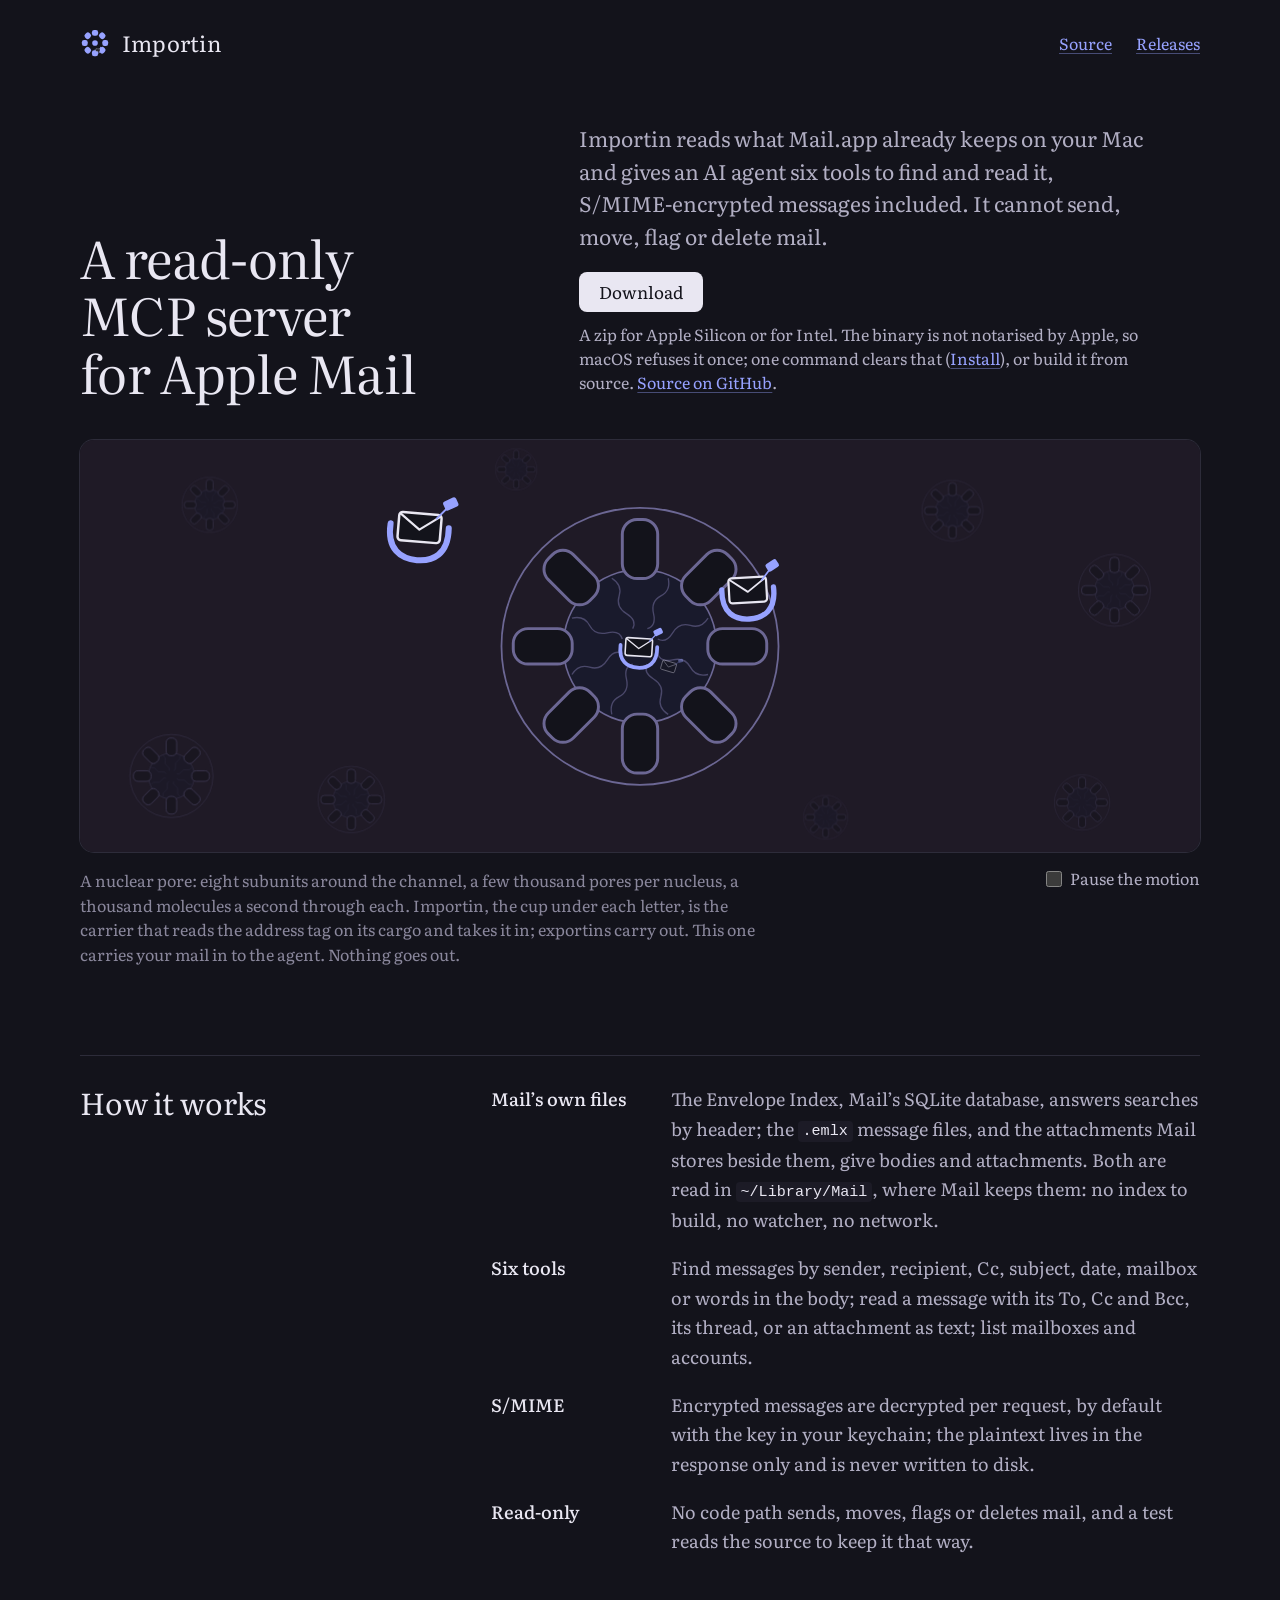
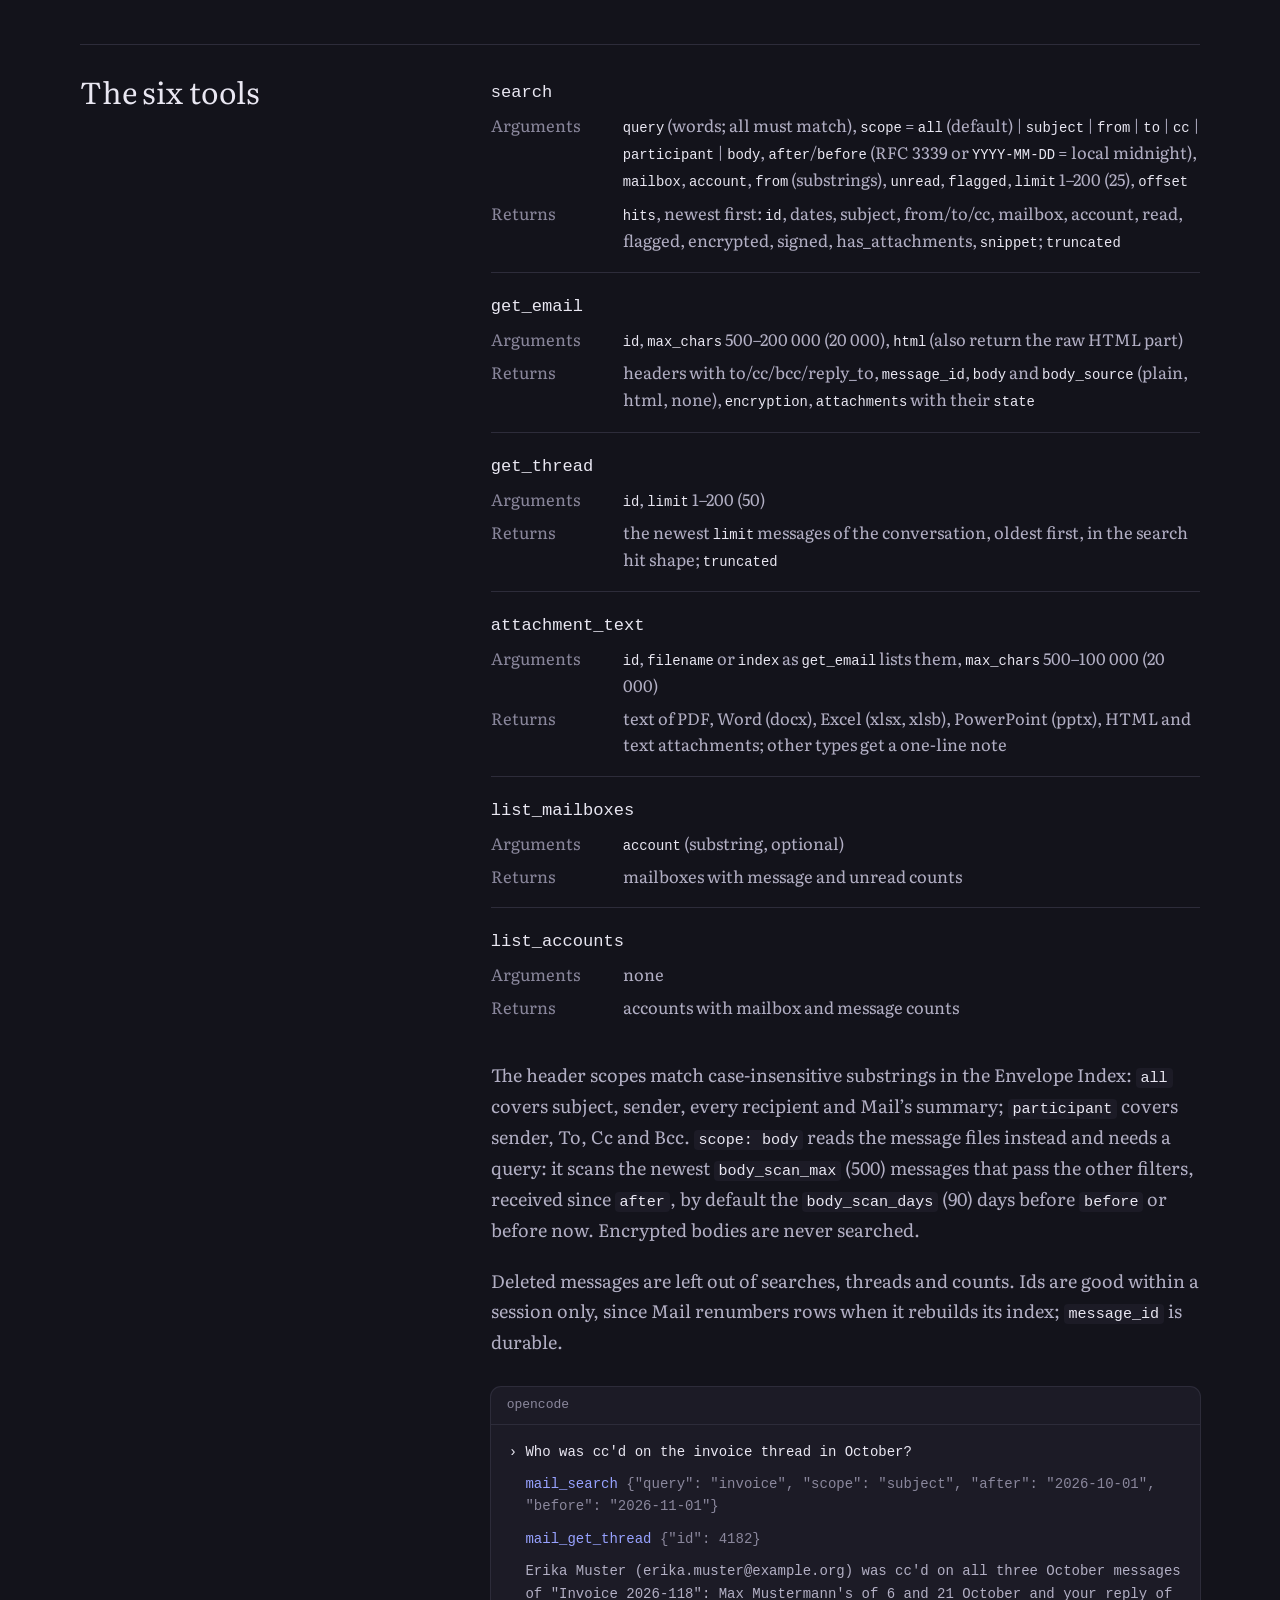
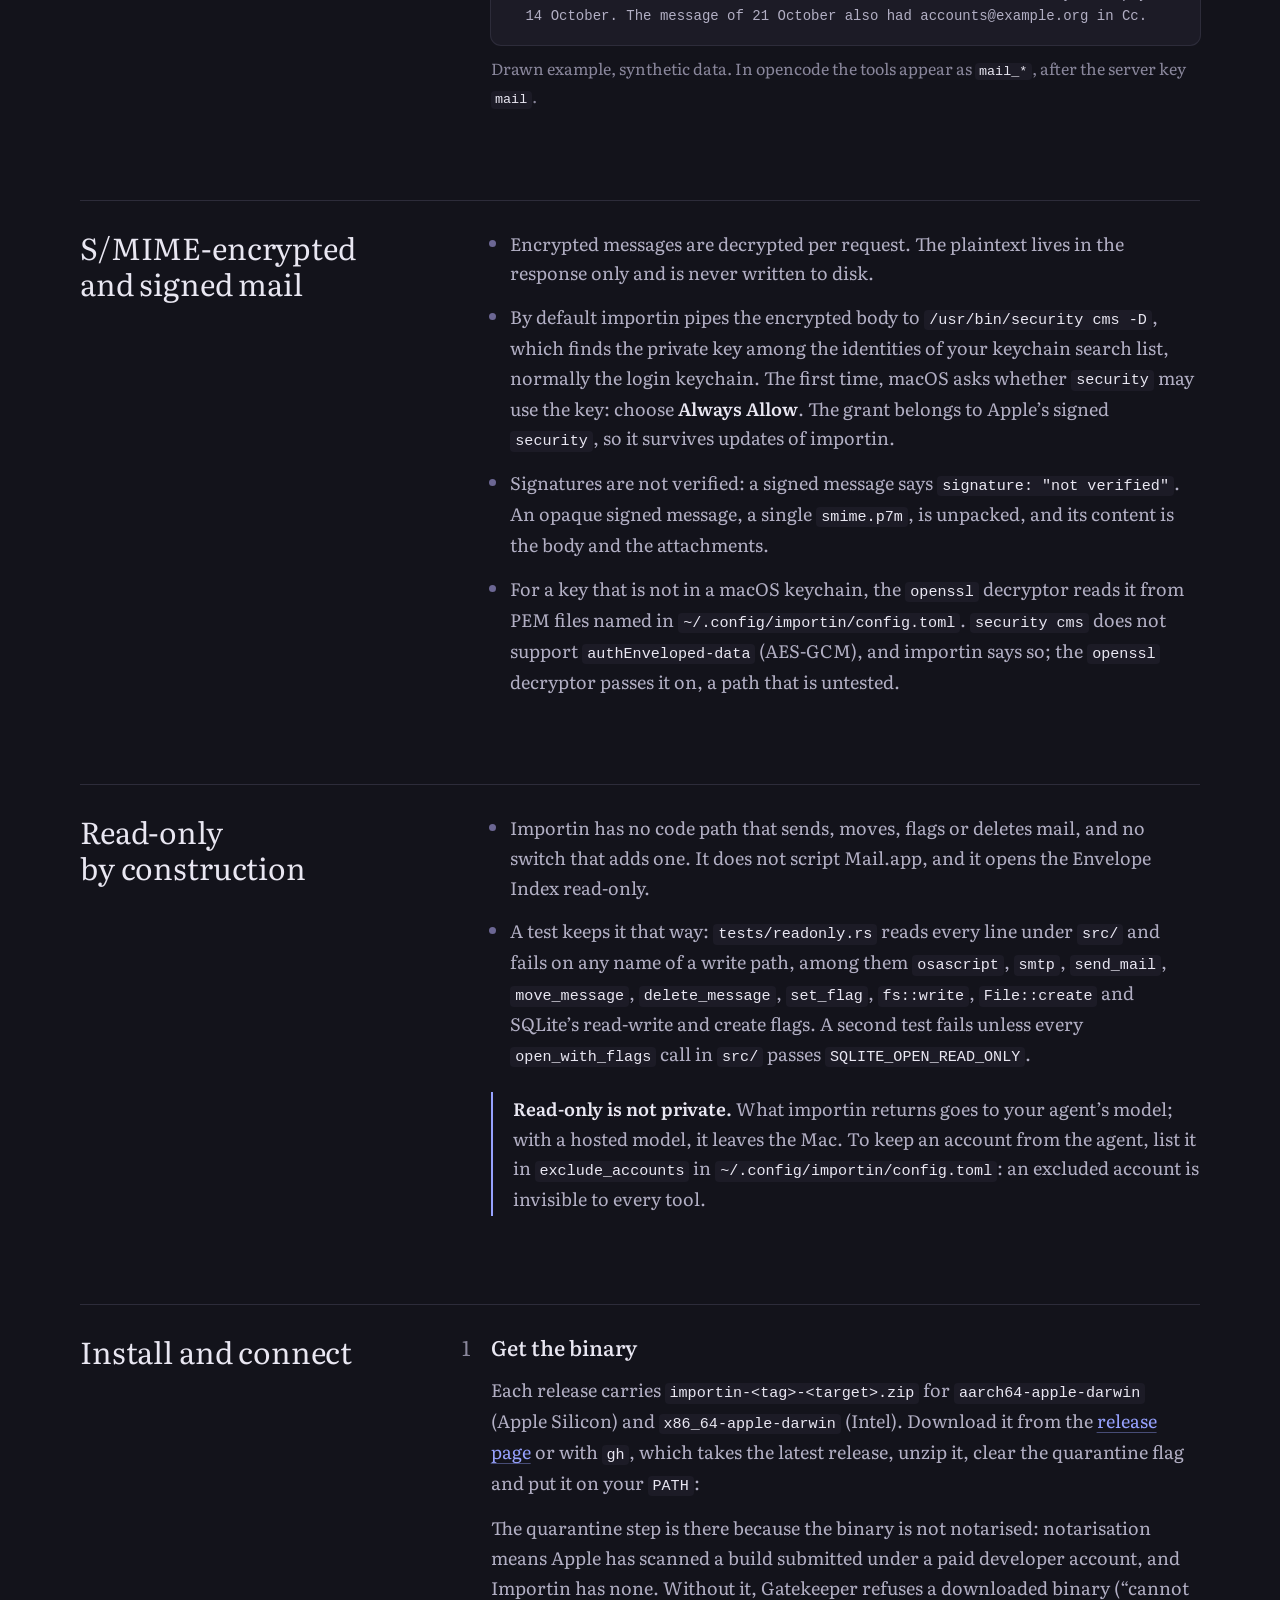
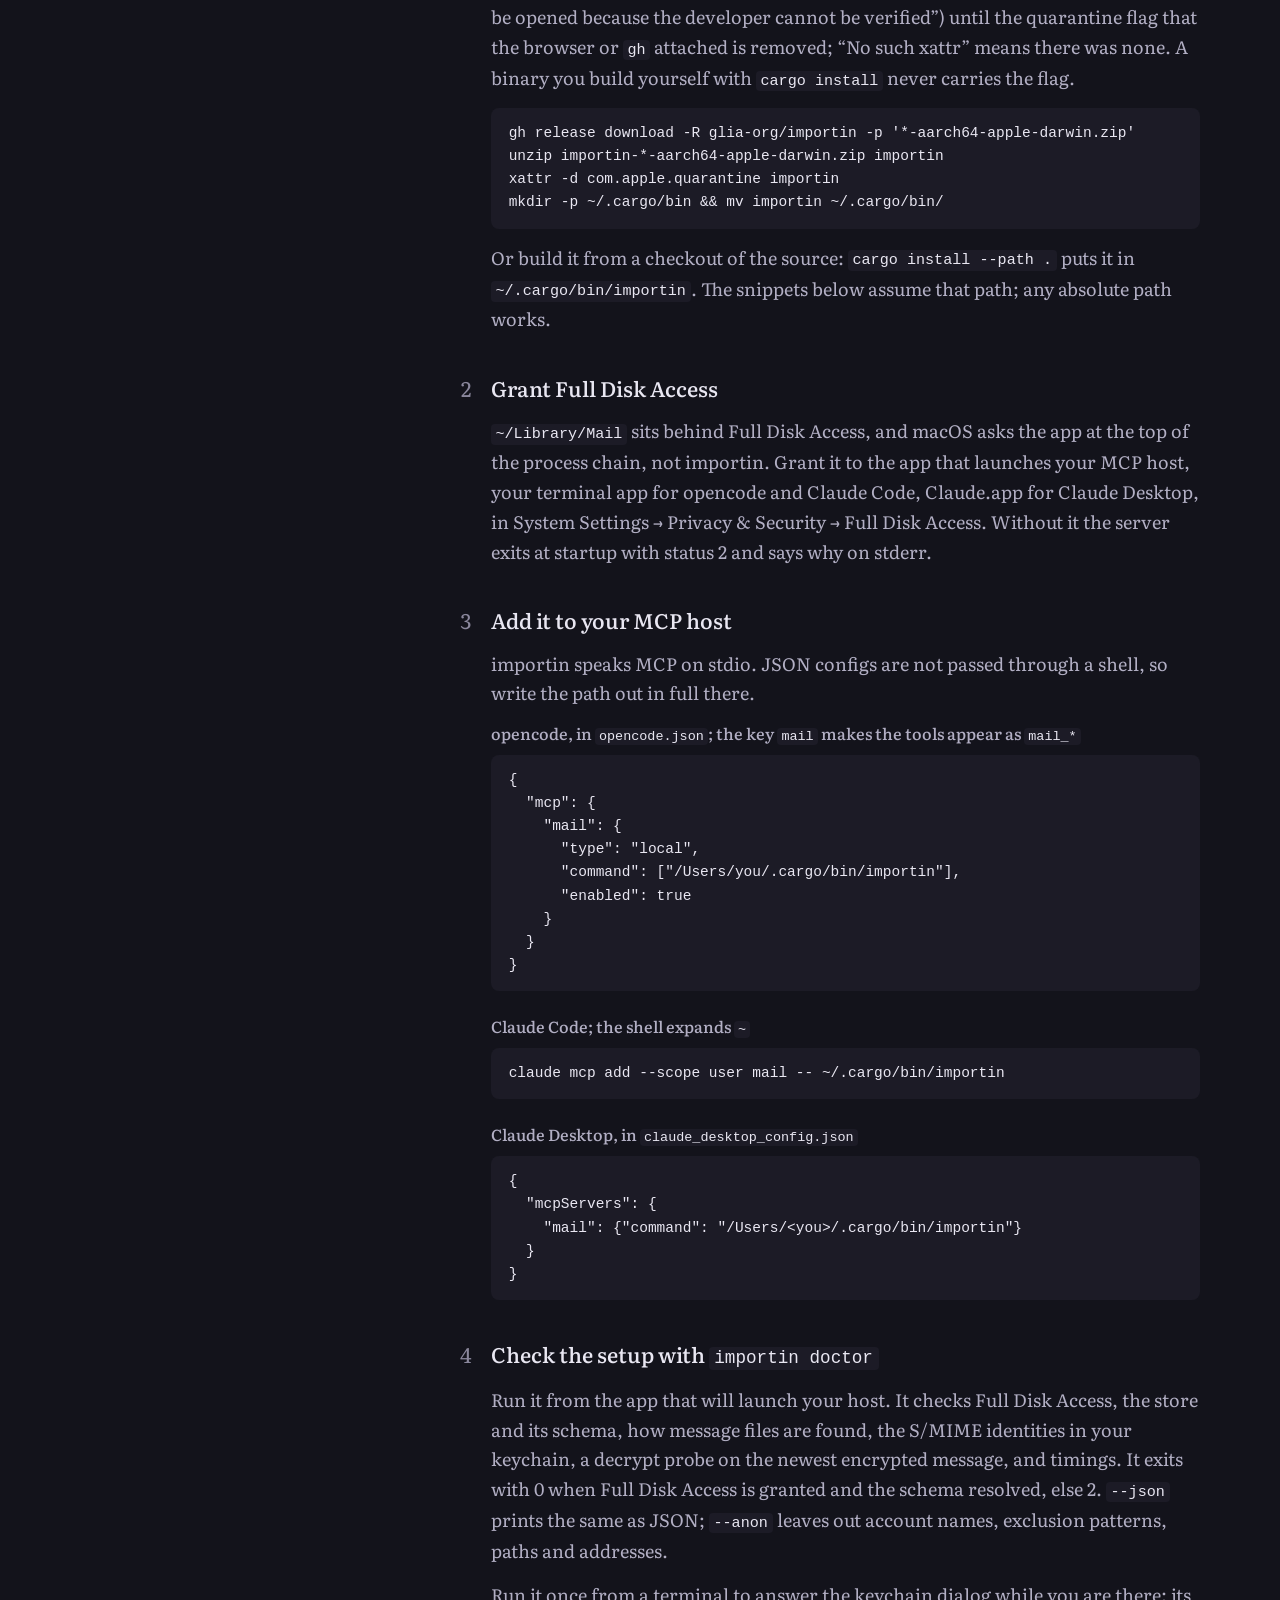
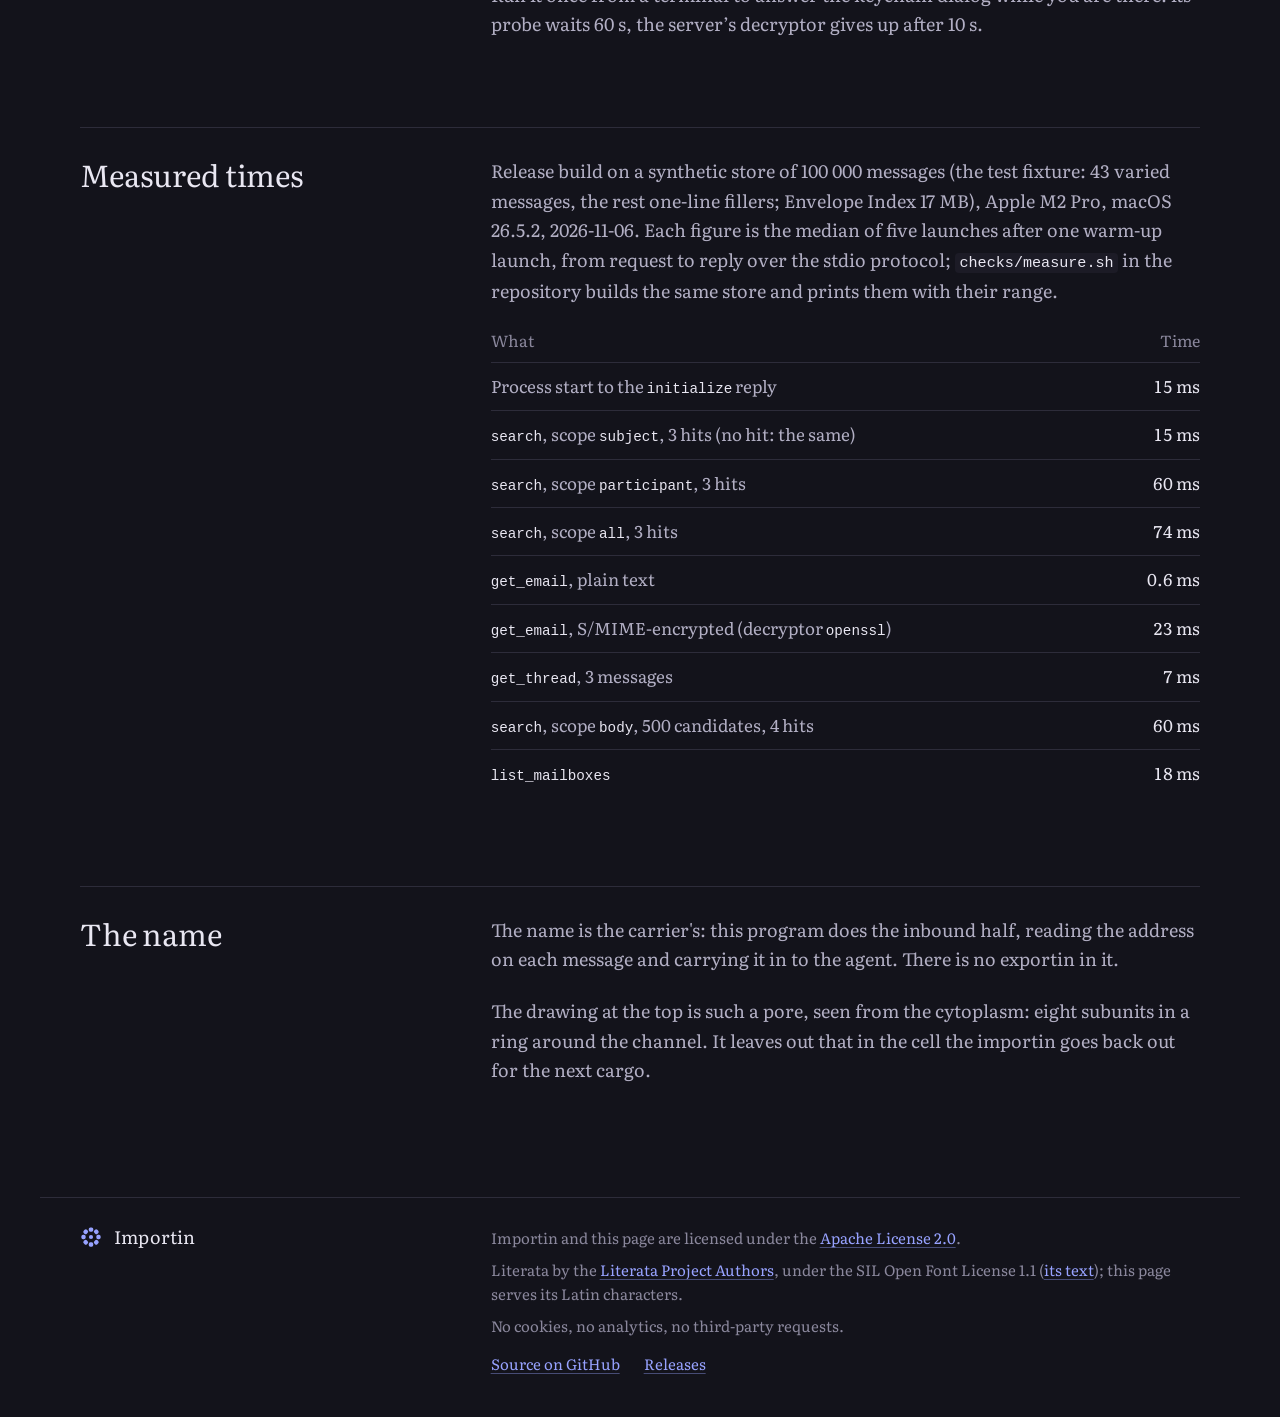
==== commit e7e6d444: "site: the importin drawn as a cup under the letter, named in the caption" ====
--- a/site/index.html
+++ b/site/index.html
@@ -46,7 +46,7 @@
         </g>
         <g id="p-fgs" class="p-mesh"><use href="#p-fg" transform="rotate(22.5)"/><use href="#p-fg" transform="rotate(67.5)"/><use href="#p-fg" transform="rotate(112.5)"/><use href="#p-fg" transform="rotate(157.5)"/><use href="#p-fg" transform="rotate(202.5)"/><use href="#p-fg" transform="rotate(247.5)"/><use href="#p-fg" transform="rotate(292.5)"/><use href="#p-fg" transform="rotate(337.5)"/></g>
         <g id="p-sbs" class="p-sub"><use href="#p-sb"/><use href="#p-sb" transform="rotate(45)"/><use href="#p-sb" transform="rotate(90)"/><use href="#p-sb" transform="rotate(135)"/><use href="#p-sb" transform="rotate(180)"/><use href="#p-sb" transform="rotate(225)"/><use href="#p-sb" transform="rotate(270)"/><use href="#p-sb" transform="rotate(315)"/></g>
-        <g id="p-env" transform="scale(1.2)"><path class="p-imp" d="M-15 10Q0 22 15 10"/><rect class="p-box" x="-12" y="-8" width="24" height="16" rx="2"/><path class="p-flap" d="M-11.5-7.2 0 1.2 11.5-7.2"/><path class="p-str" d="M9-5.5 14.5-12"/><rect class="p-tag" x="12.5" y="-17.5" width="8" height="5.5" rx="1.4" transform="rotate(-30 16.5 -14.75)"/></g>
+        <g id="p-env" transform="scale(1.2)"><path class="p-imp" d="M-16.5-1C-17.5 14-9 18.5 0 18.5 9 18.5 17.5 14 16.5-1"/><rect class="p-box" x="-12" y="-8" width="24" height="16" rx="2"/><path class="p-flap" d="M-11.5-7.2 0 1.2 11.5-7.2"/><path class="p-str" d="M9-5.5 14.5-12"/><rect class="p-tag" x="12.5" y="-17.5" width="8" height="5.5" rx="1.4" transform="rotate(-30 16.5 -14.75)"/></g>
       </defs>
       <rect class="p-field" x="-380" y="-140" width="760" height="280"/>
       <g class="p-far">
@@ -64,7 +64,7 @@
       <use class="cargo c1" href="#p-env"/><use class="cargo c2" href="#p-env"/><use class="cargo c3" href="#p-env"/><use class="cargo c4" href="#p-env"/>
     </svg>
     <figcaption>
-      <p>A nuclear pore: eight subunits around the channel, a few thousand pores per nucleus, a thousand molecules a second through each. Importin is the carrier that reads the address tag on its cargo and takes it in; exportins carry out. This one carries your mail in to the agent. Nothing goes out.</p>
+      <p>A nuclear pore: eight subunits around the channel, a few thousand pores per nucleus, a thousand molecules a second through each. Importin, the cup under each letter, is the carrier that reads the address tag on its cargo and takes it in; exportins carry out. This one carries your mail in to the agent. Nothing goes out.</p>
       <label class="pause"><input type="checkbox"> Pause the motion</label>
     </figcaption>
   </figure>
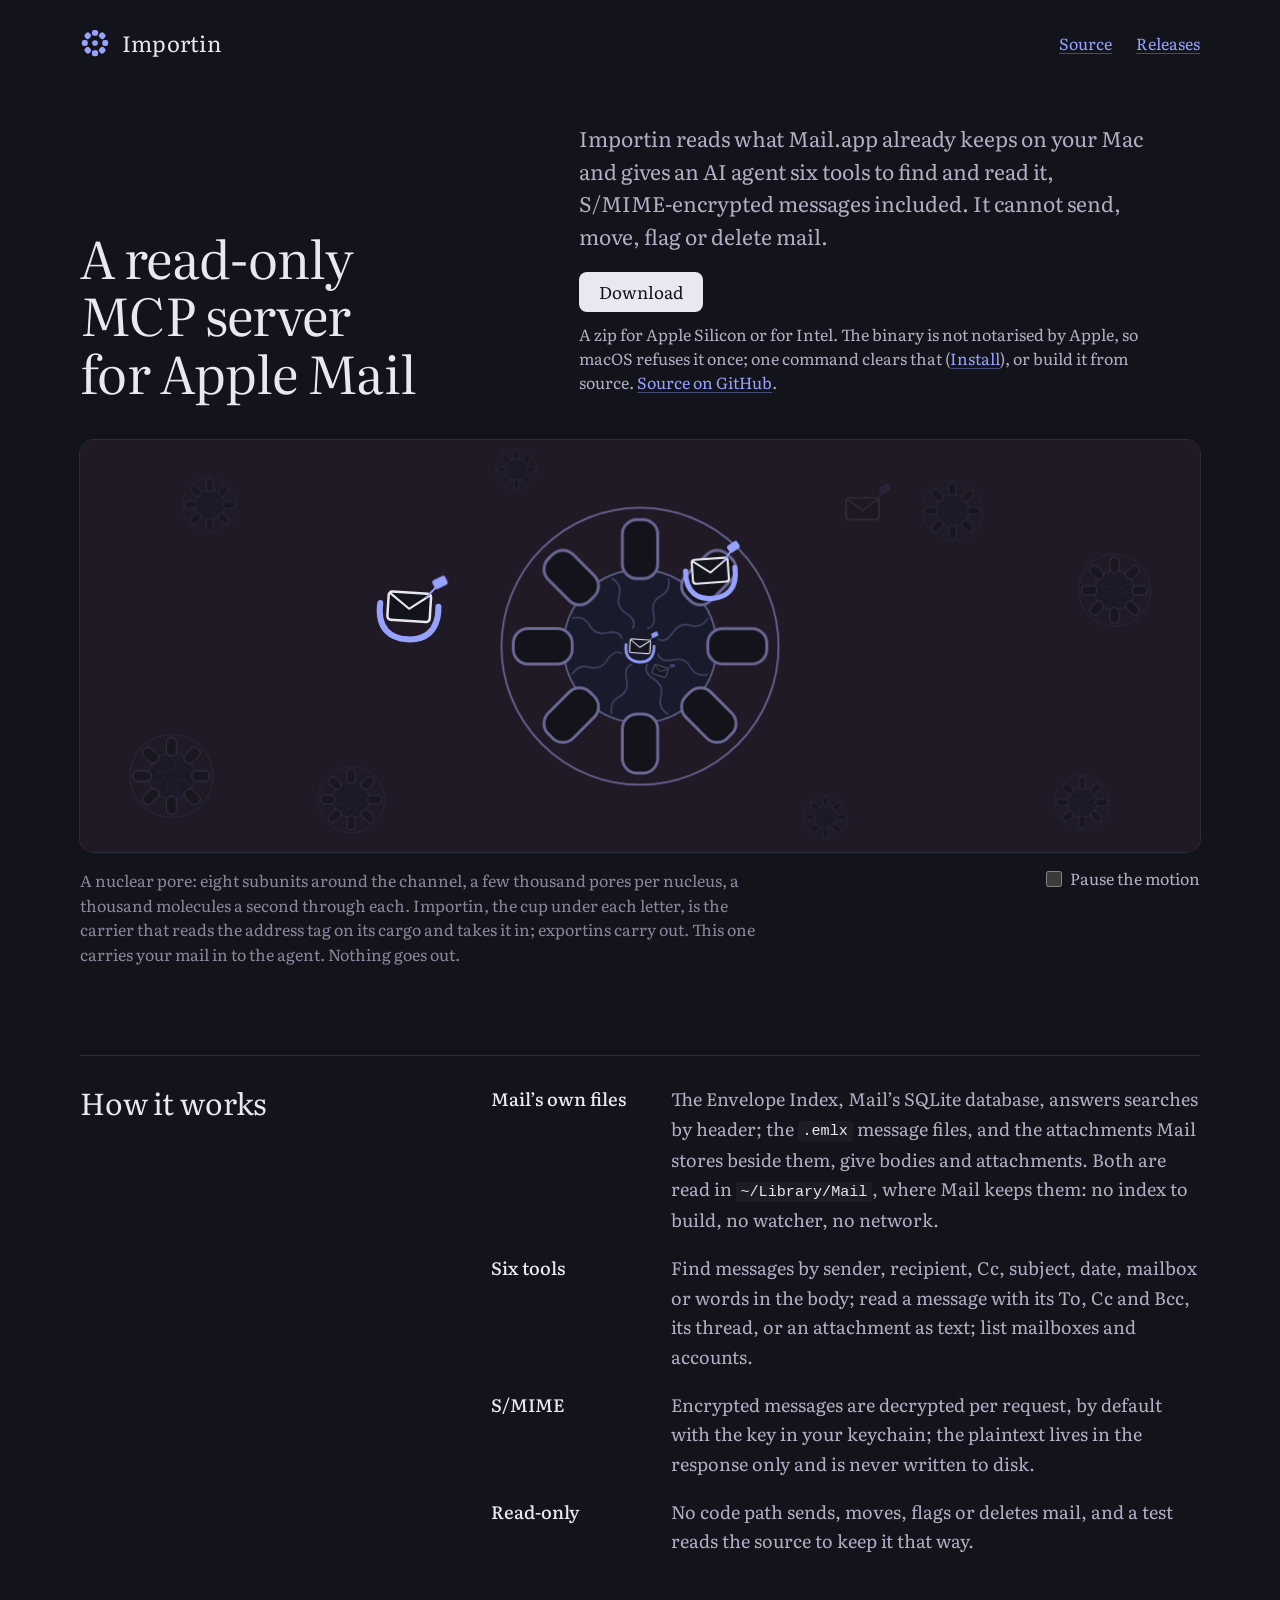
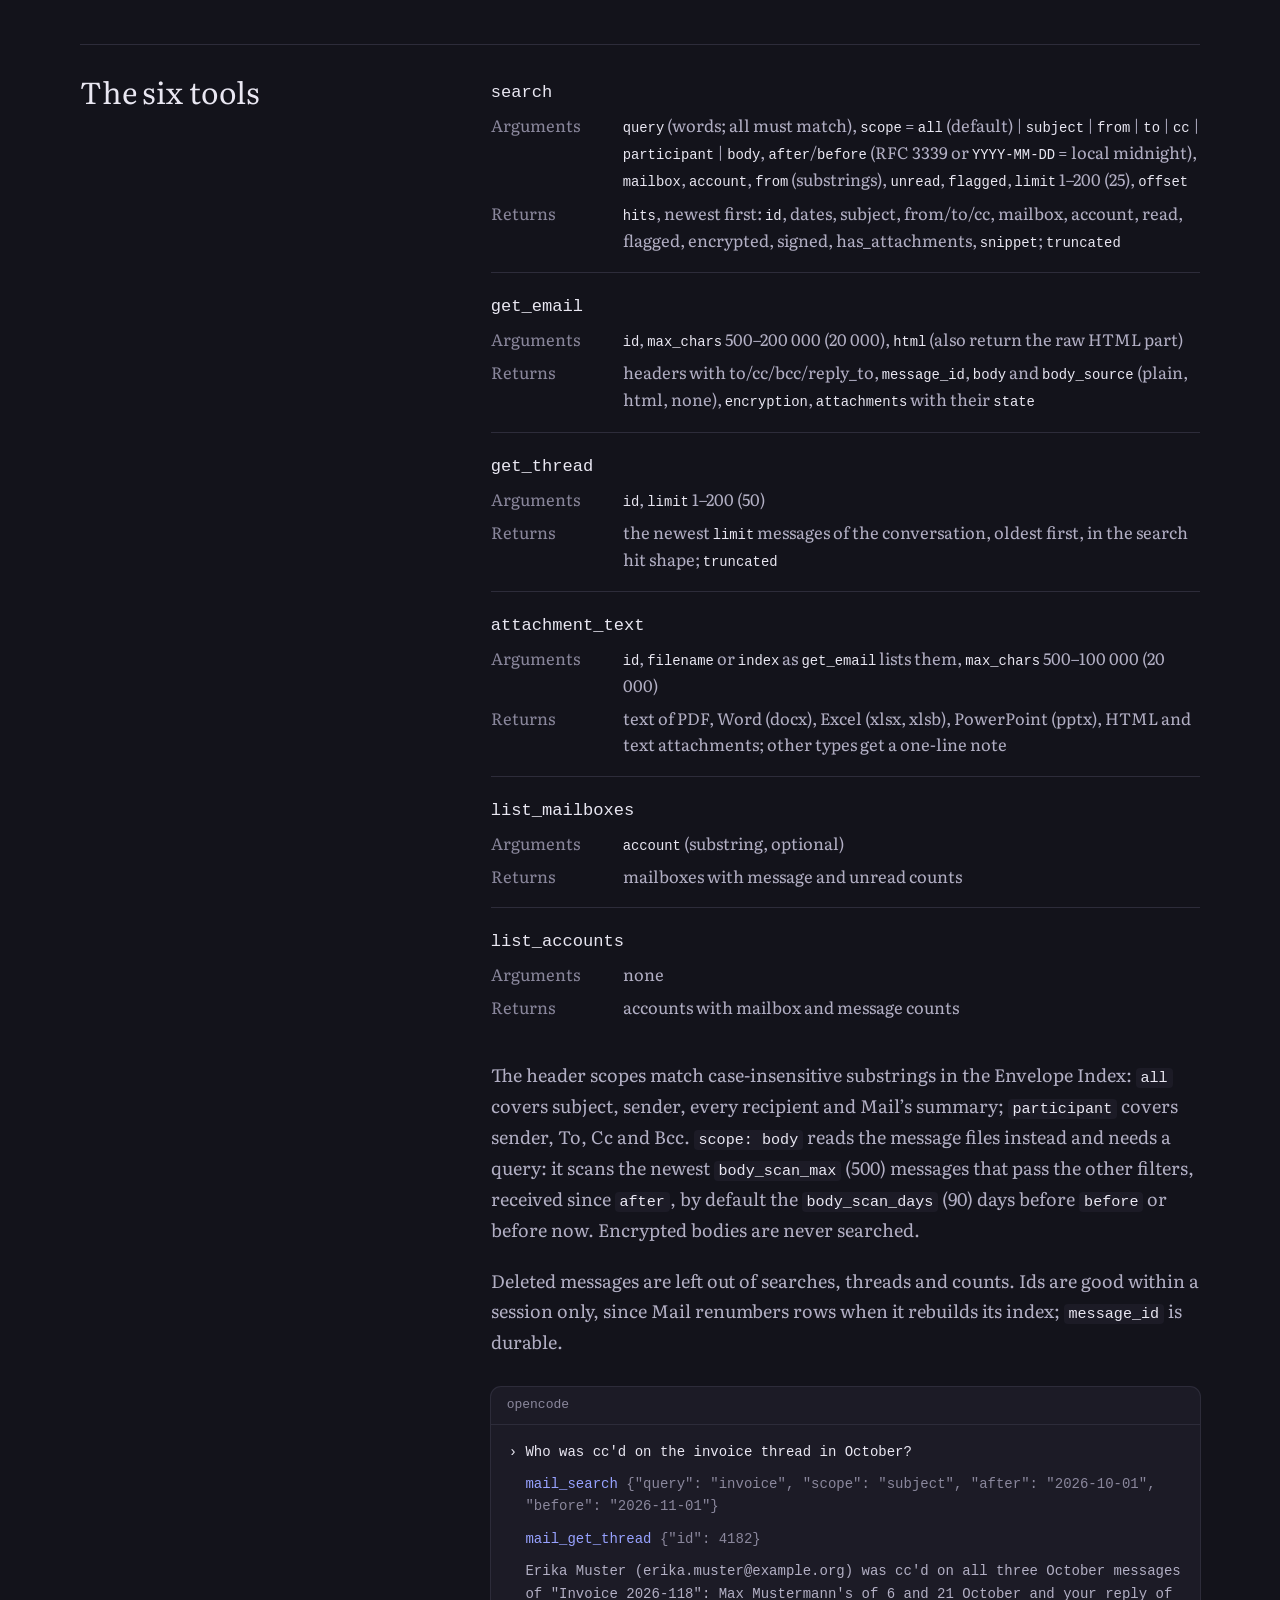
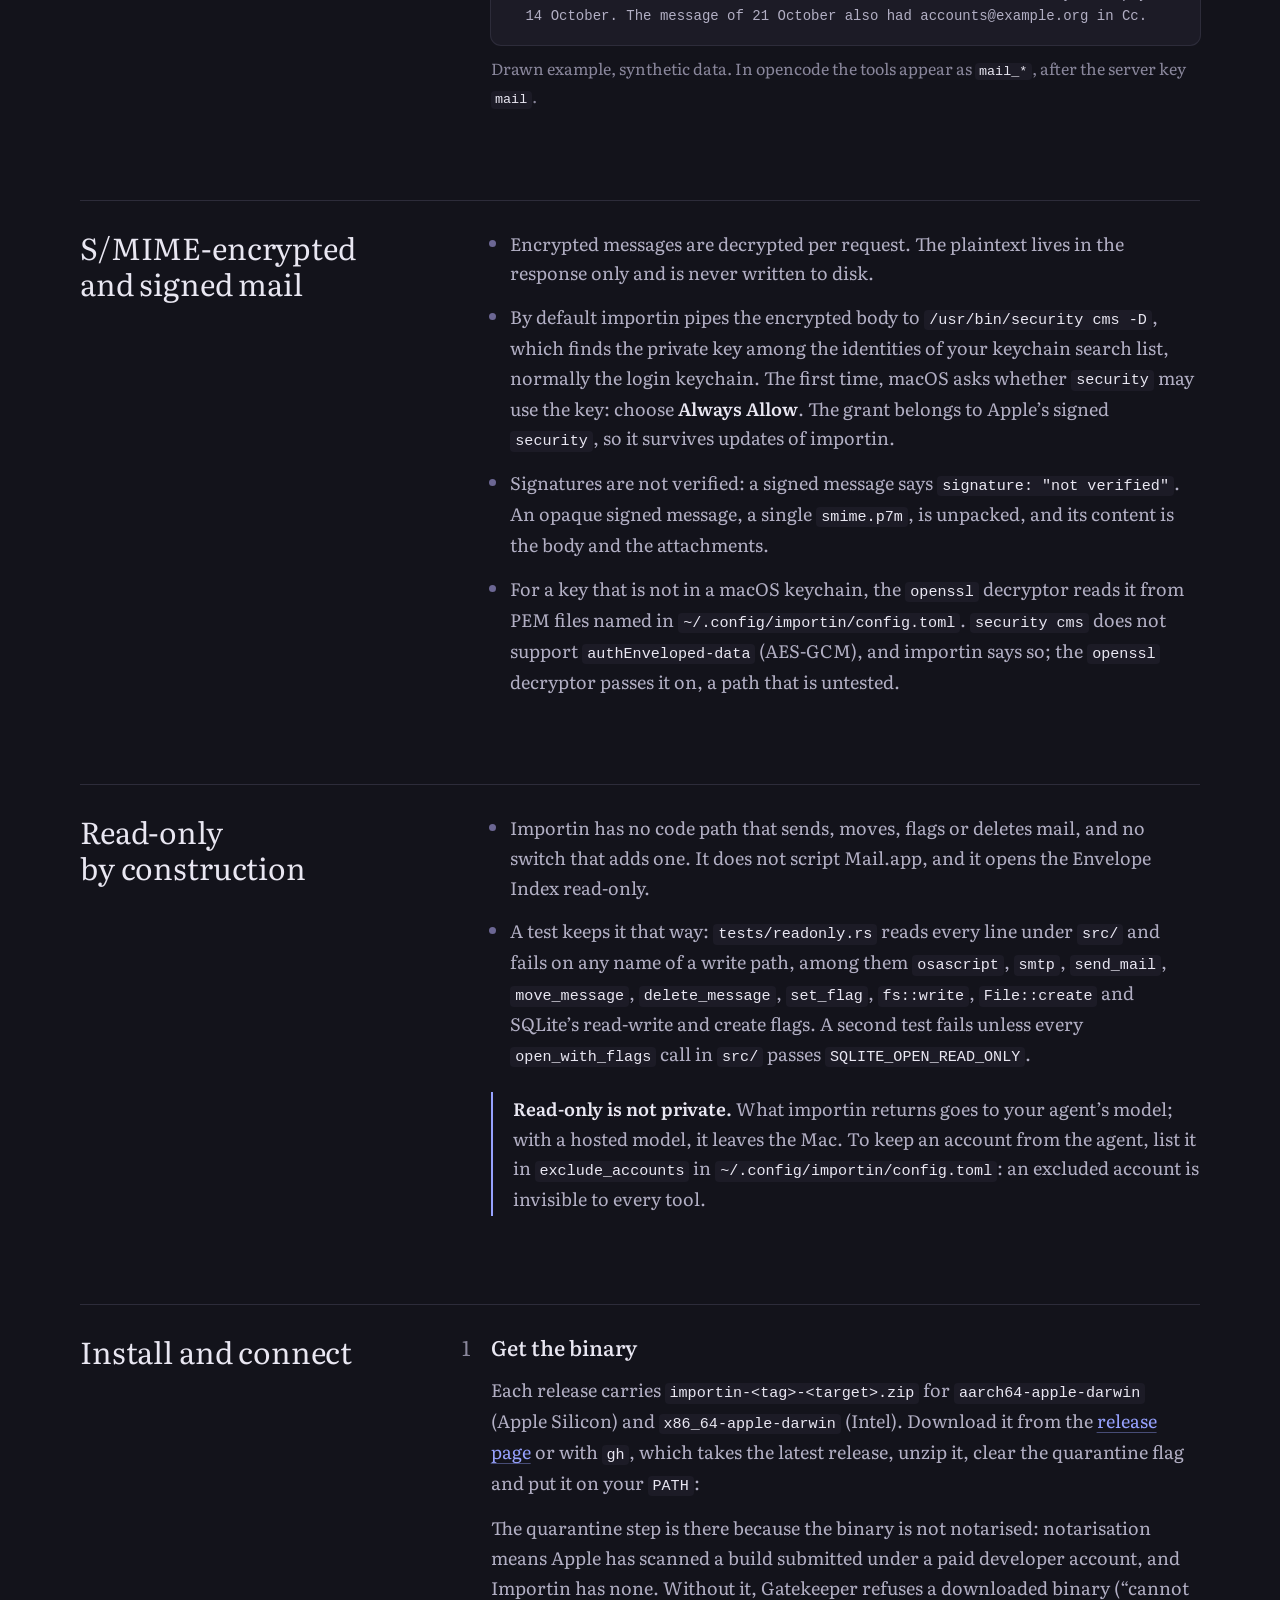
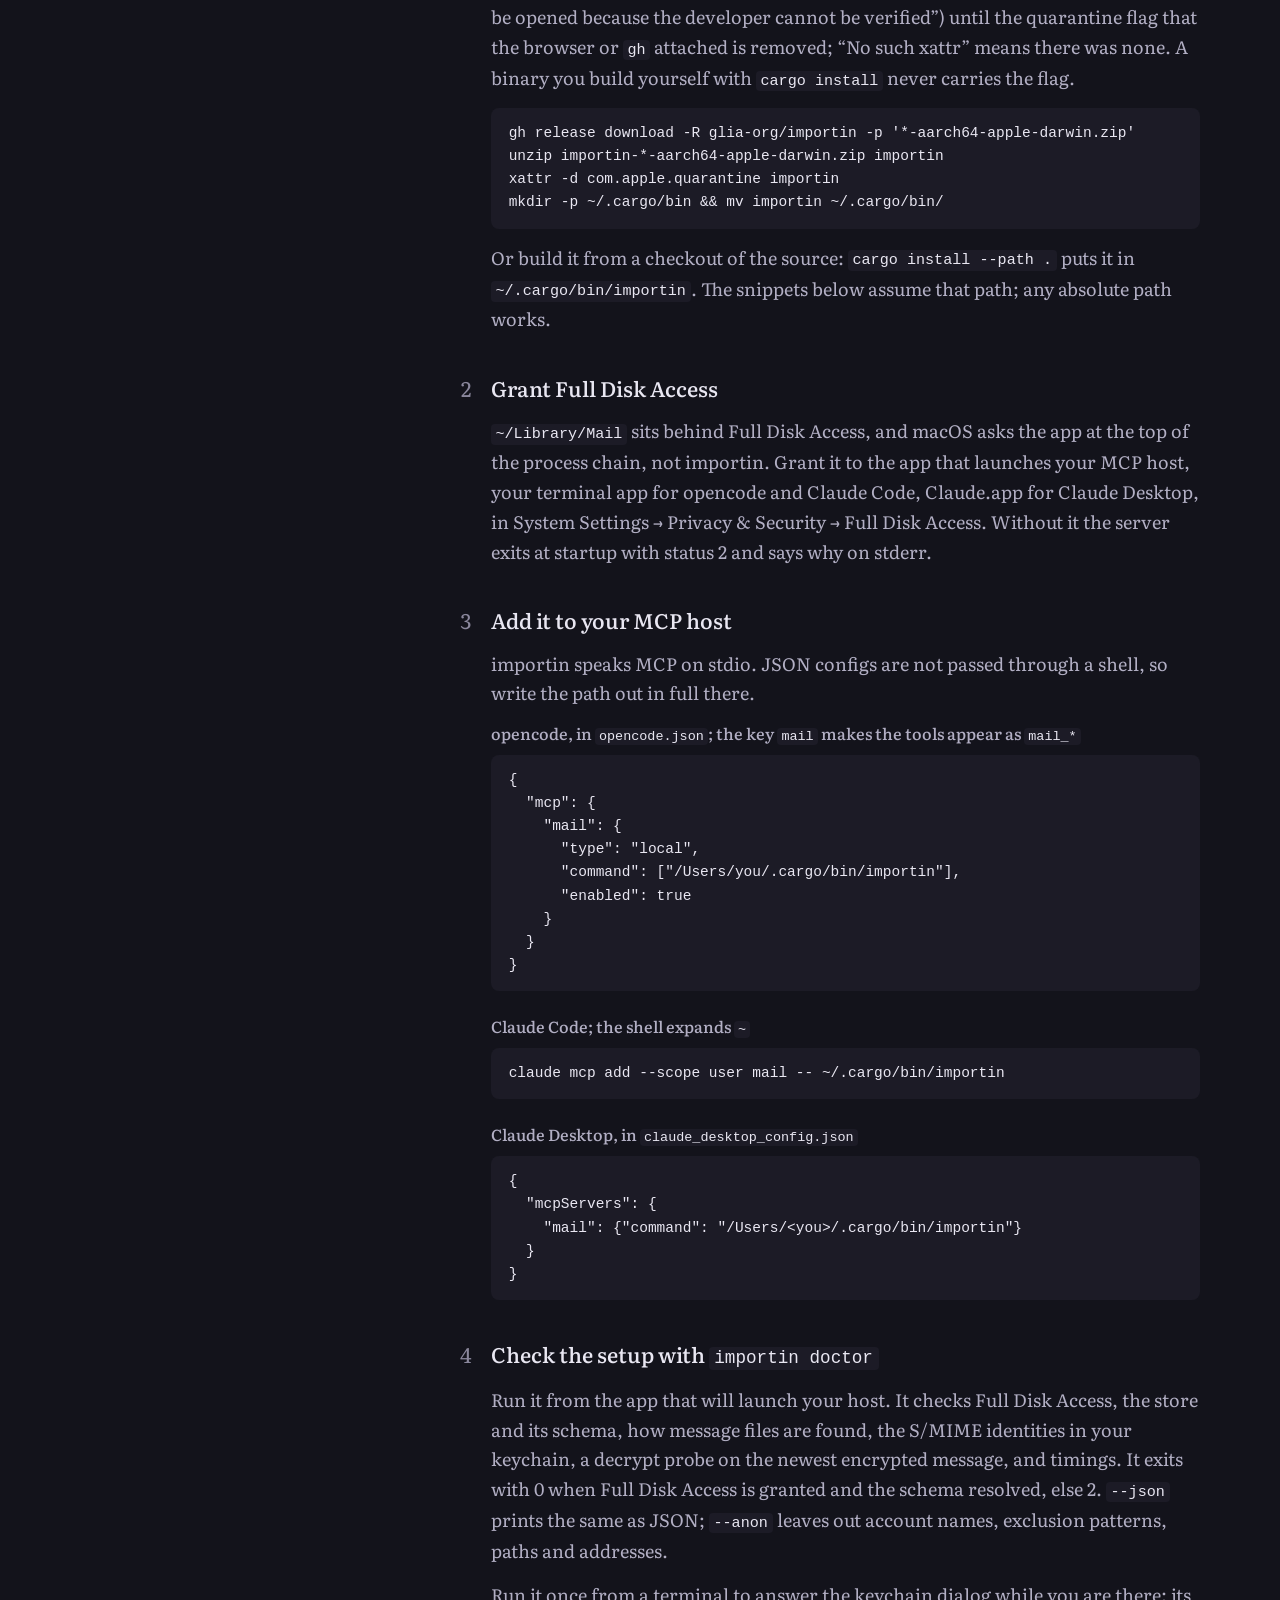
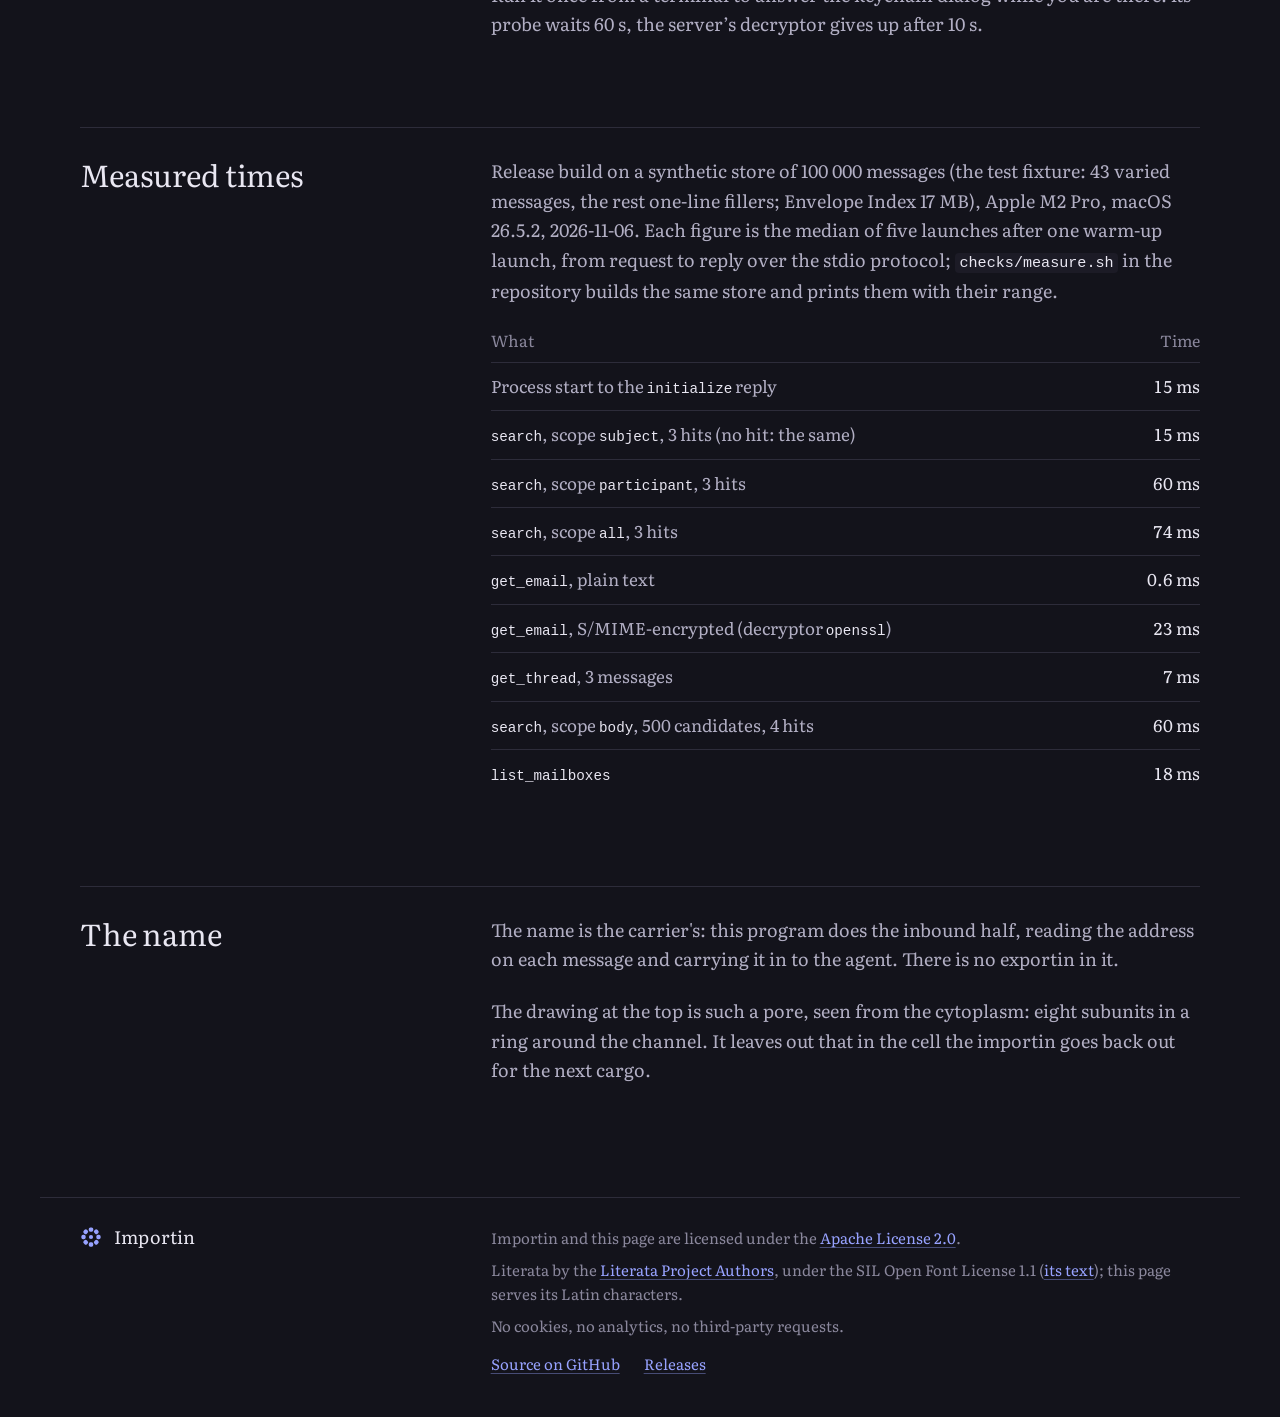
==== commit 1ef893a9: "site: no scroll turn; faint letters from the sides carried into the mark" ====
--- a/site/index.html
+++ b/site/index.html
@@ -59,7 +59,7 @@
         <use href="#p-np" transform="translate(322 -38) scale(.26)"/>
         <use href="#p-np" transform="translate(300 106) scale(.2)"/>
       </g>
-      <circle class="p-rim" r="94"/><circle class="p-chan" r="52"/><use class="p-turn p-swirl" href="#p-fgs"/><use class="p-turn" href="#p-sbs"/>
+      <circle class="p-rim" r="94"/><circle class="p-chan" r="52"/><use class="p-swirl" href="#p-fgs"/><use class="p-subs" href="#p-sbs"/>
       <circle class="p-rel r1" r="5"/><circle class="p-rel r2" r="5"/><circle class="p-rel r3" r="5"/><circle class="p-rel r4" r="5"/>
       <use class="cargo c1" href="#p-env"/><use class="cargo c2" href="#p-env"/><use class="cargo c3" href="#p-env"/><use class="cargo c4" href="#p-env"/>
     </svg>
--- a/site/assets/site.css
+++ b/site/assets/site.css
@@ -6,7 +6,8 @@
    The piece (P1): the pore in index.html, inline SVG with the CSS keyframes below. Reduced motion pauses it, which
    leaves each letter at a different point of its way in; the checkbox under it pauses it for everyone else. With
    site.js (I3) the script runs the letters itself and the keyframed ones step aside; without it nothing changes.
-   Scroll (S3): the header stays at the top, and the pore's ring turns with the page where scroll timelines exist. */
+   Scroll (S3): the header stays at the top; with site.js, faint letters are carried to its mark while the drawing is
+   out of view. */
 @font-face{font-family:Literata;src:url(fonts/literata-latin.woff2) format("woff2");font-weight:200 900;font-style:normal;
   font-display:swap}
 :root{
@@ -93,23 +94,20 @@
   .cargo,.p-rel{animation-play-state:paused}
   .pause{display:none}
 }
-/* S3: the subunits and the swirl turn forwards as the page scrolls down and back as it scrolls up; where scroll
-   timelines are missing they stay put. Not under reduced motion; the pause box holds them. */
 @supports (animation-timeline:scroll()){
   .top::after{animation:hair auto linear both;animation-timeline:scroll(root);animation-range:0 16px}
-  @media (prefers-reduced-motion:no-preference){
-    .p-turn{animation:turn auto linear both;animation-timeline:scroll(root)}
-    .p-swirl{animation-name:swirl}
-    .plate:has(.pause input:checked) .p-turn{animation-play-state:paused}
-  }
 }
 @keyframes hair{to{opacity:1}}
-@keyframes turn{to{transform:rotate(360deg)}}
-@keyframes swirl{to{transform:rotate(540deg)}}
-/* I3, with site.js: the script draws the letters and importins (same symbols) and answers the pointer */
+/* I3, with site.js: the script draws the letters and importins (same symbols) and answers the pointer; the glow
+   over the swirl and the fills over the subunits mark the letters a visitor brings in */
 .play .cargo,.play .p-rel{display:none}
 .play svg{cursor:crosshair;-webkit-user-select:none;user-select:none;-webkit-tap-highlight-color:transparent}
 .p-flash{fill:none;stroke:var(--accent);stroke-width:.8}
+.p-glow{fill:none;stroke:var(--accent);stroke-width:.9}
+.p-lit{fill:var(--accent)}
+/* S3, with site.js: the window-wide layer for the letters carried to the mark; inside the header's stacking context
+   at -1, so it is above the page and the header's ground but under the mark and the links */
+.p-sky{position:fixed;inset:0;width:100%;height:100%;pointer-events:none;z-index:-1}
 
 /* sections: the headline in the left column, the points in the right */
 .s{display:grid;grid-template-columns:minmax(0,4fr) minmax(0,8fr);gap:20px 56px;margin-top:88px;padding-top:28px;
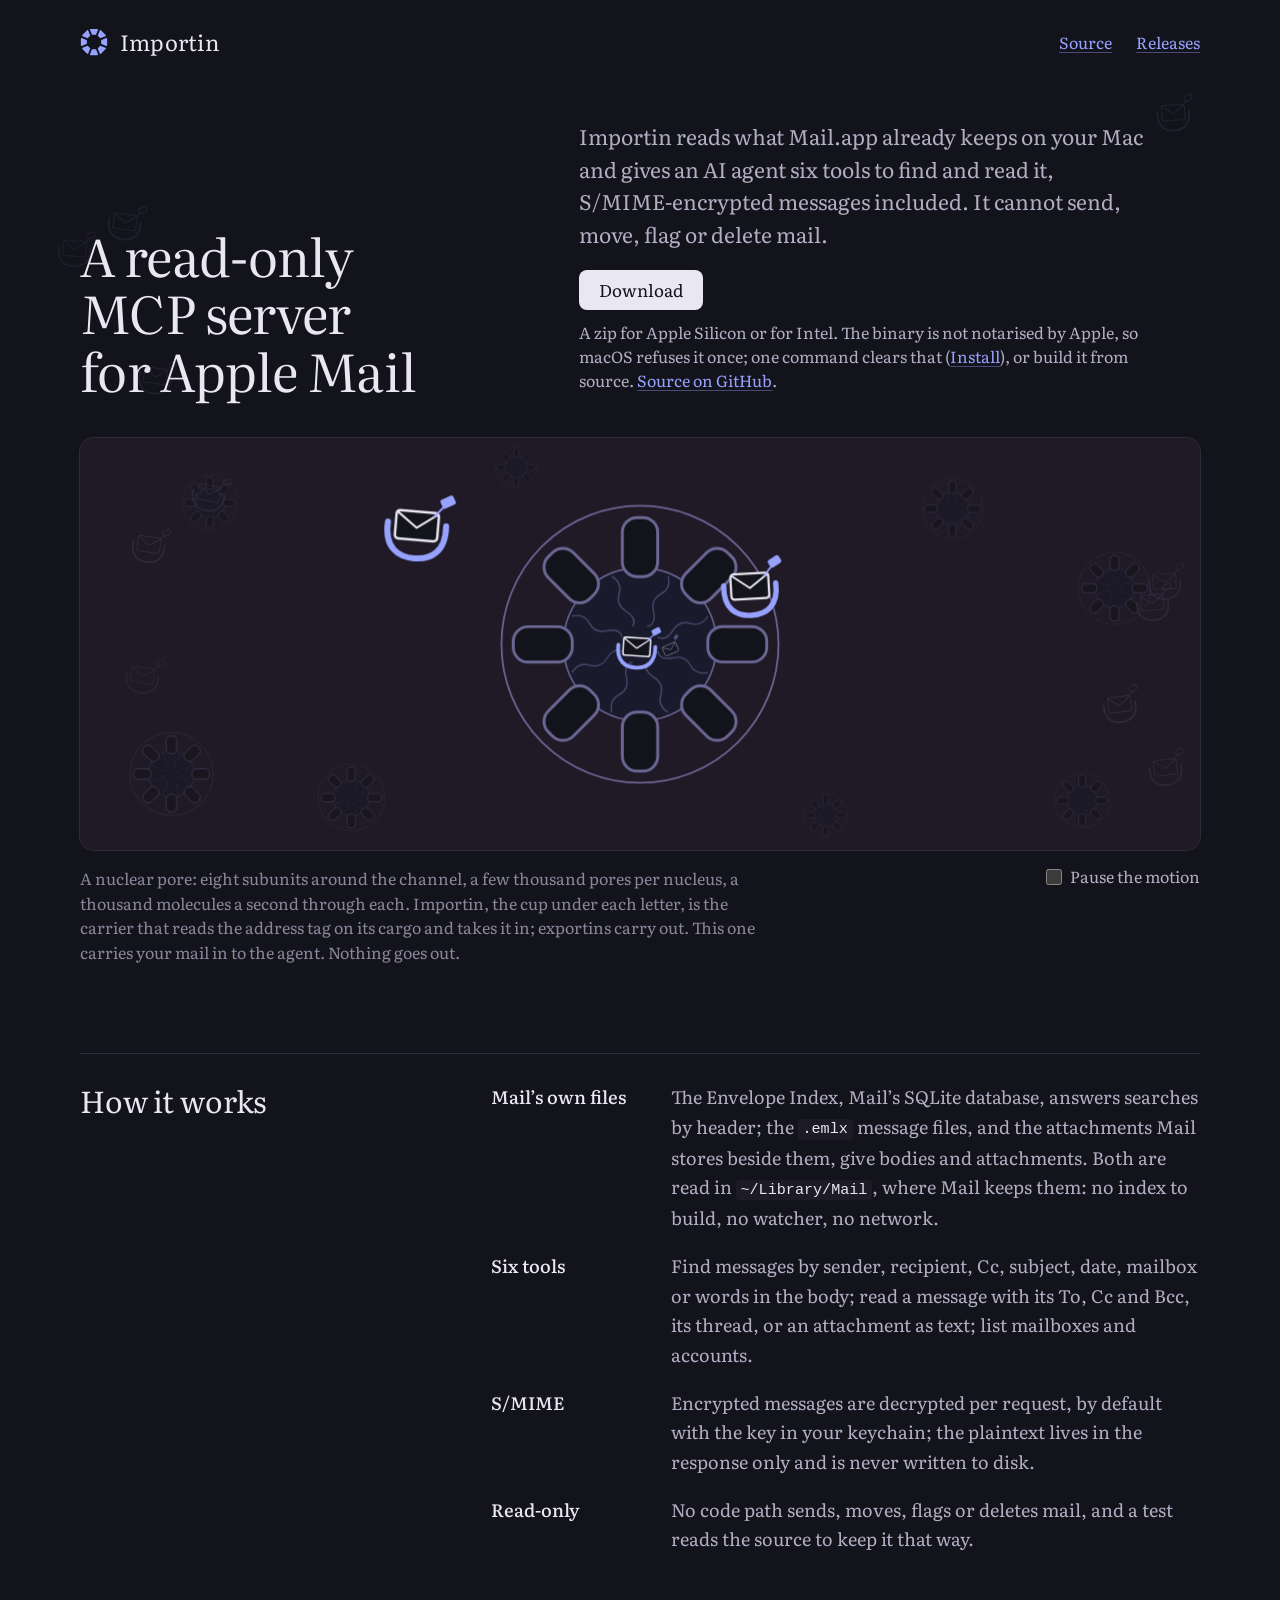
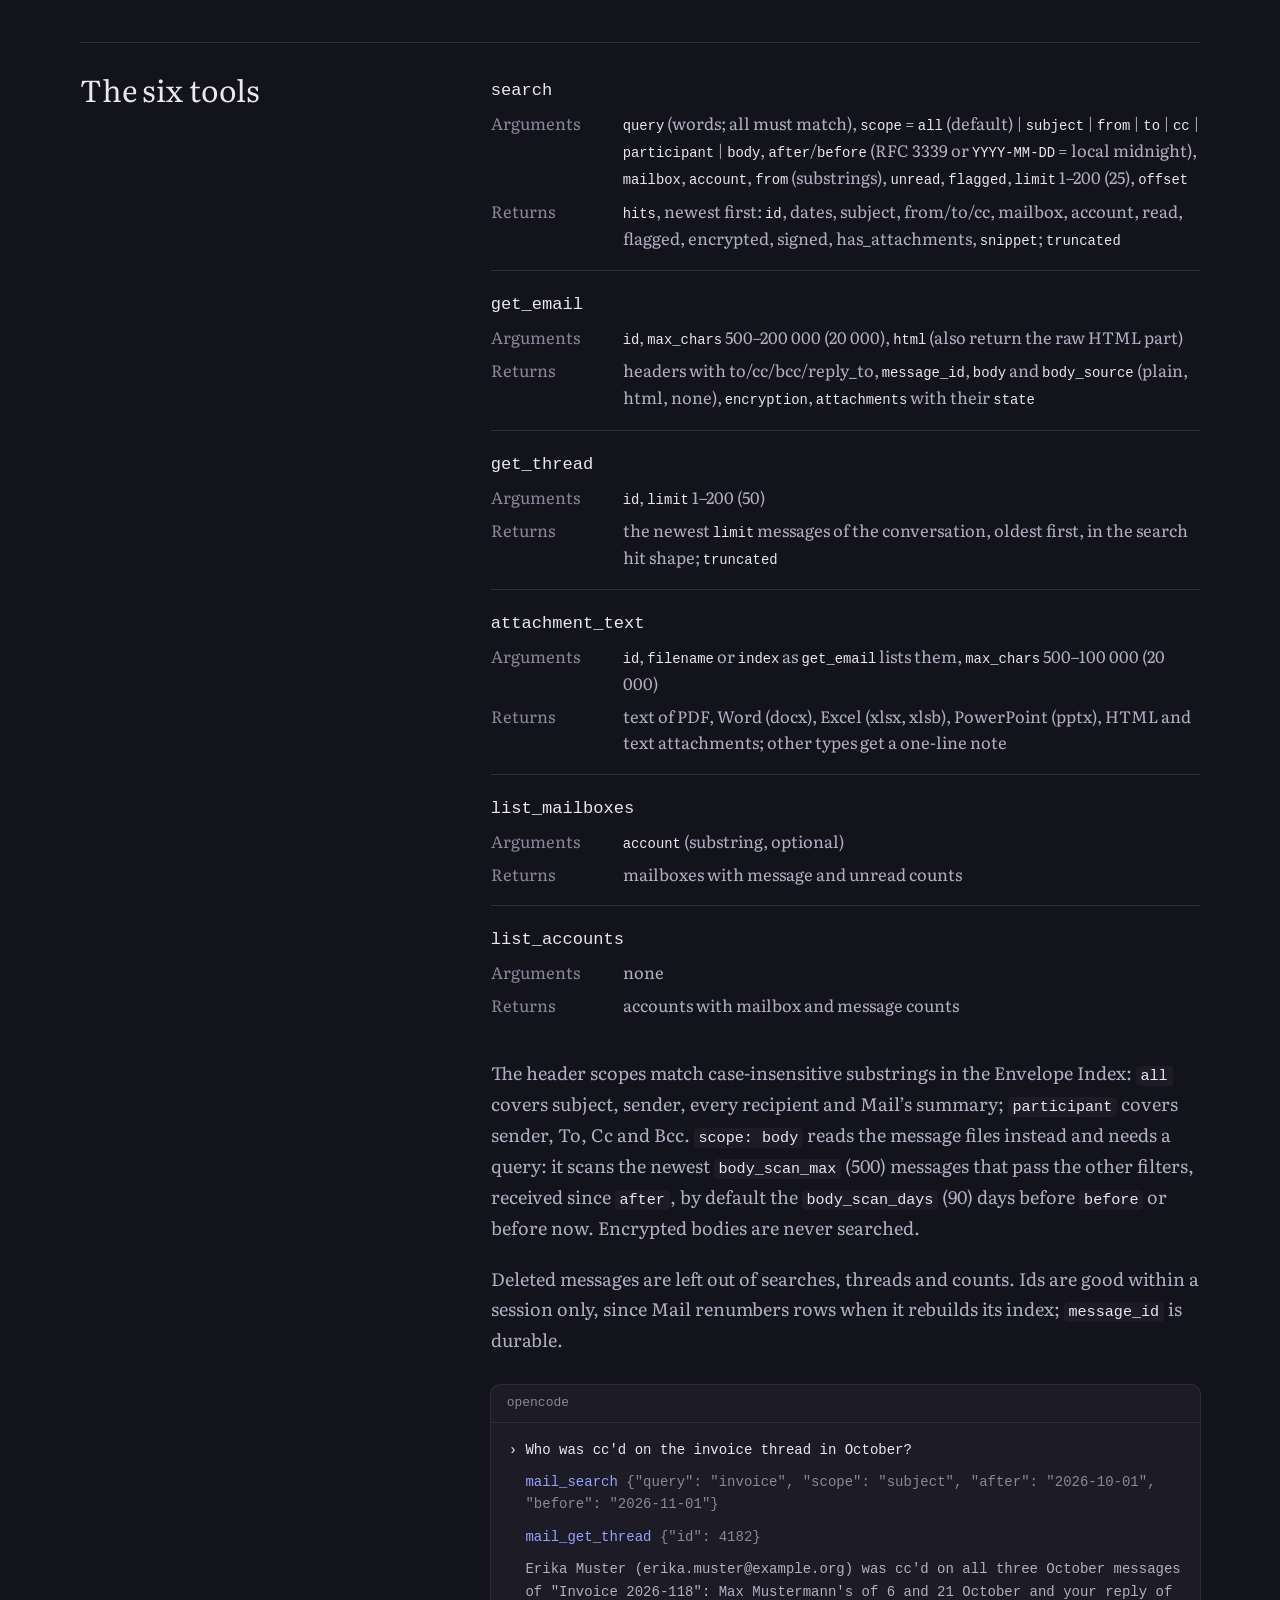
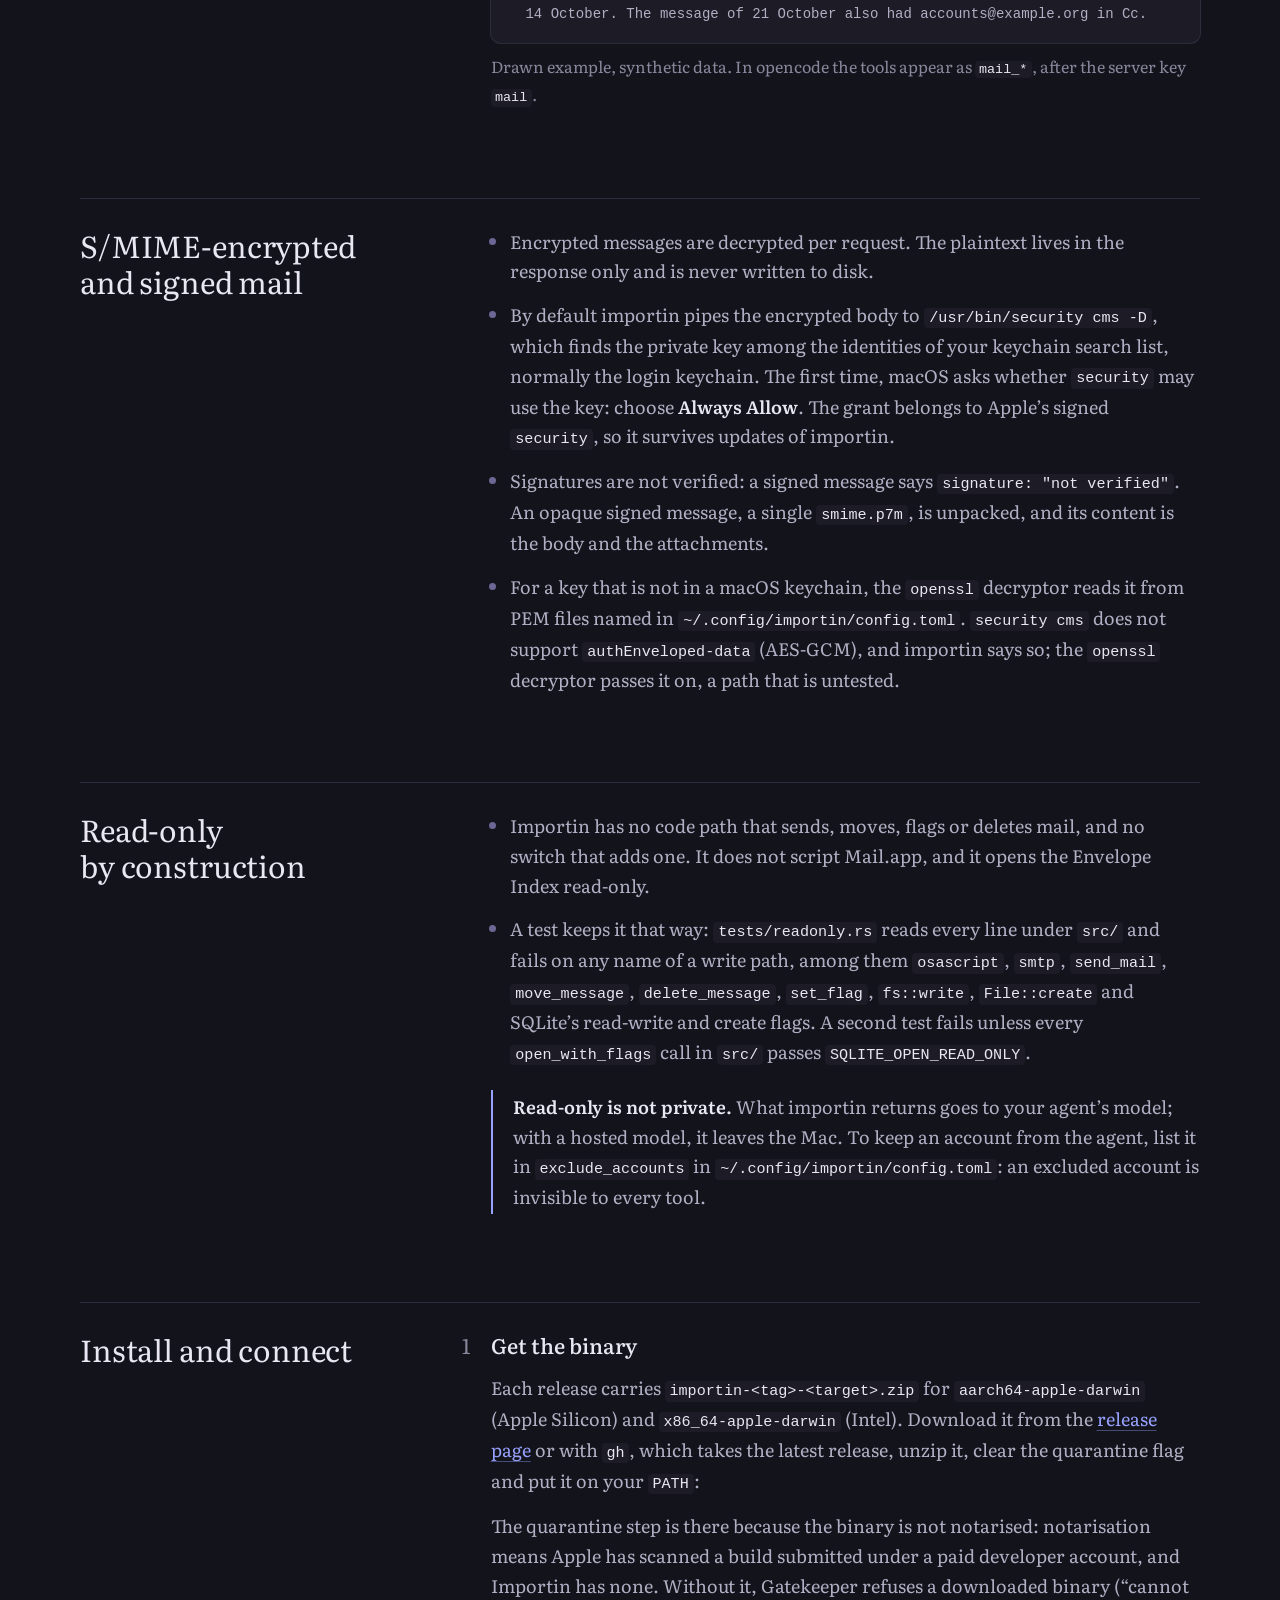
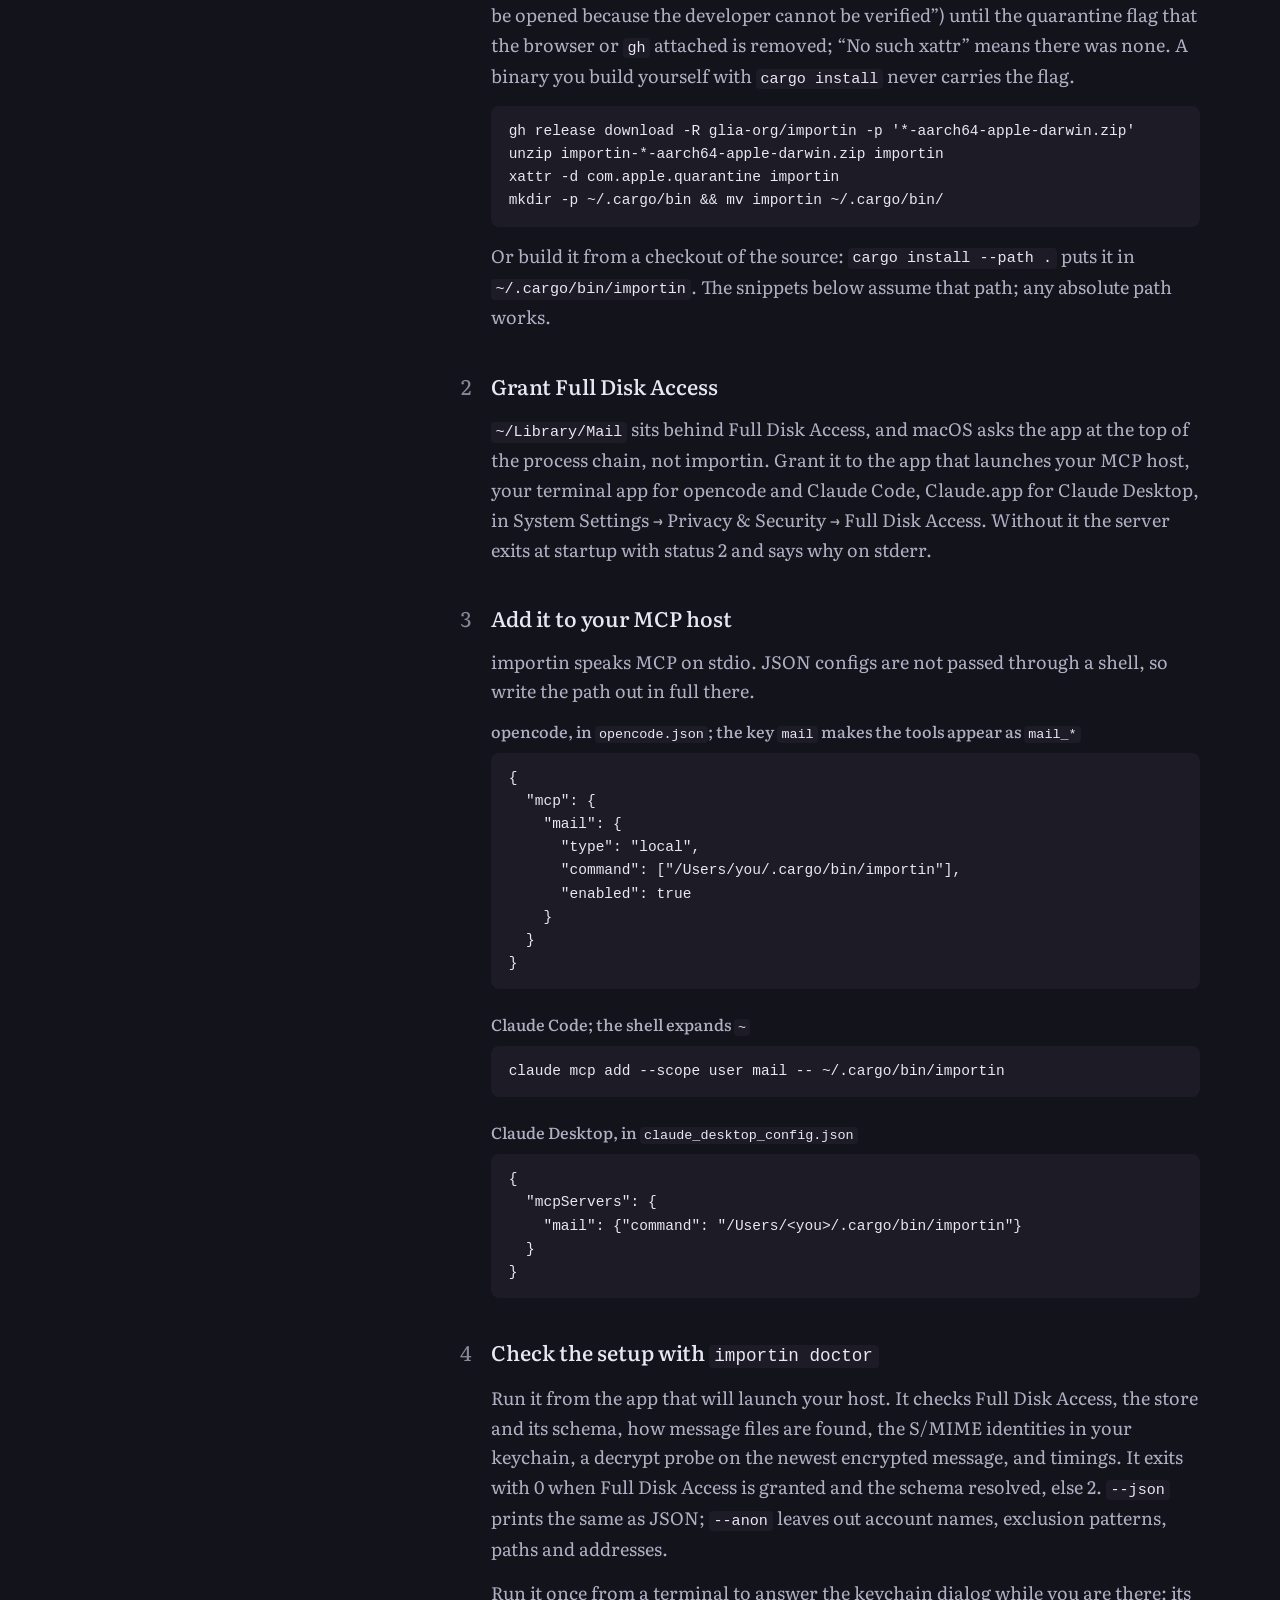
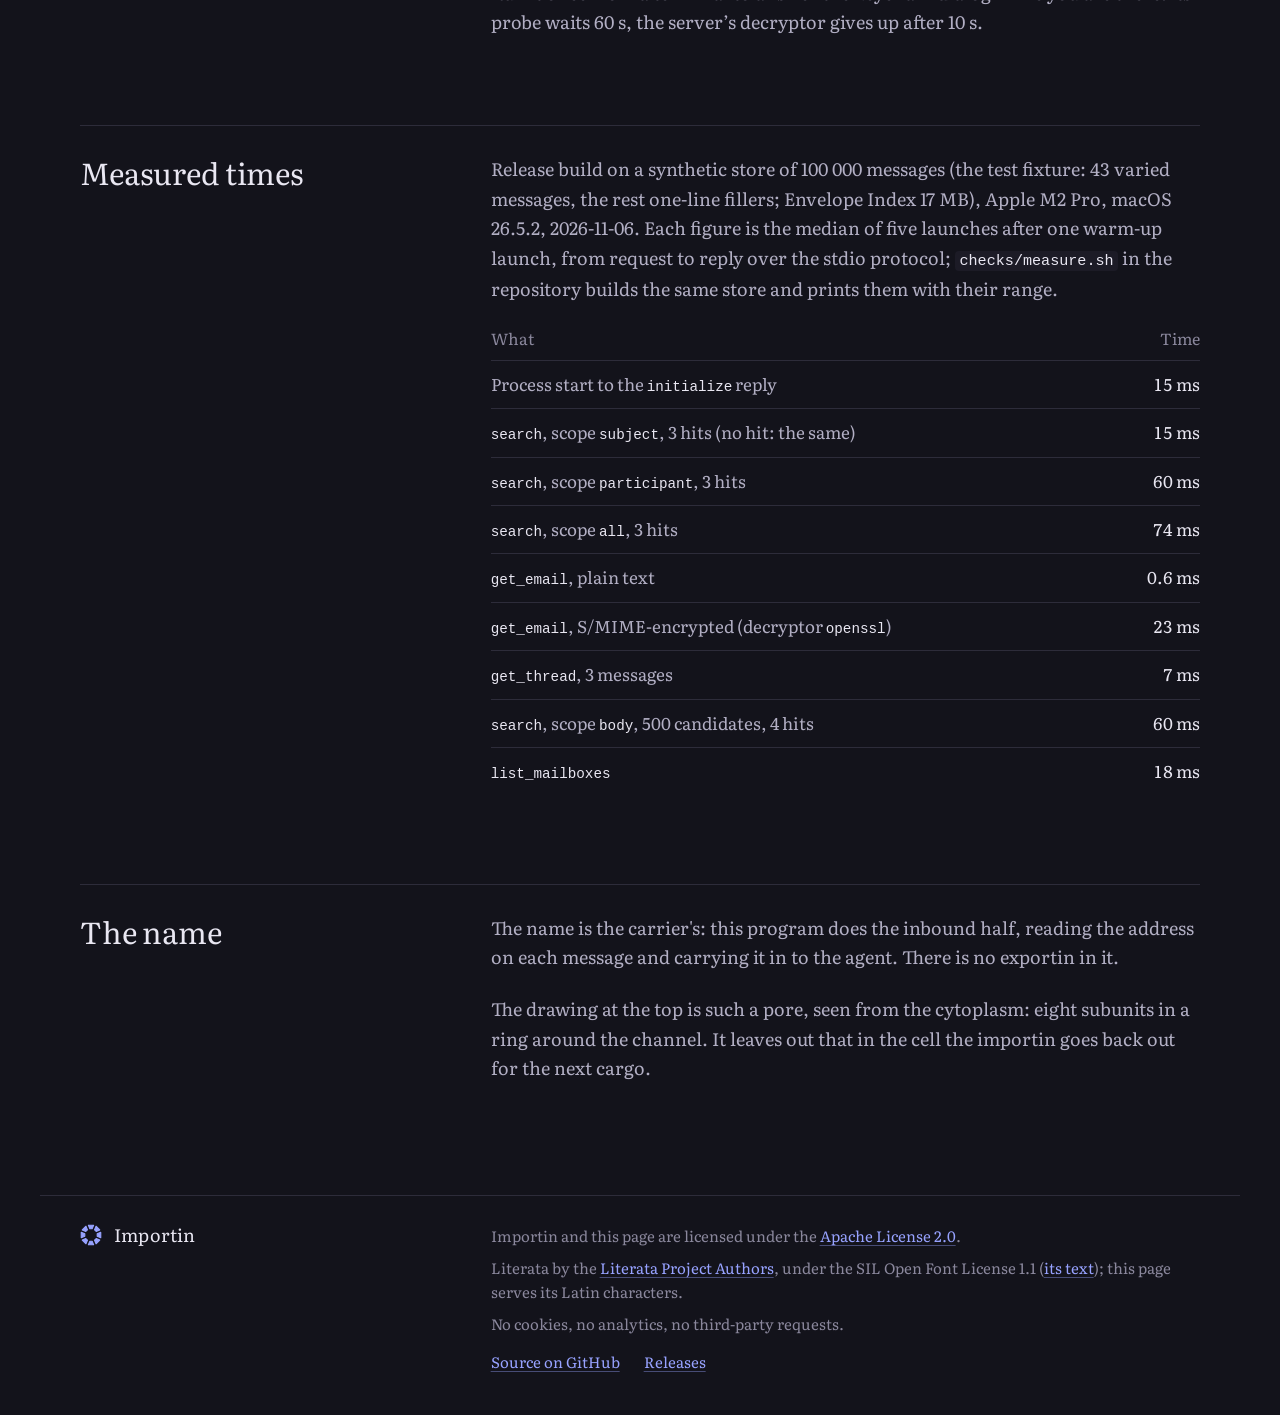
==== commit 89257467: "site: the K7 mark (octagonal ring of eight facets) and its research panel" ====
--- a/site/index.html
+++ b/site/index.html
@@ -13,14 +13,14 @@
 <link rel="preload" href="assets/fonts/literata-latin.woff2" as="font" type="font/woff2" crossorigin>
 <link rel="stylesheet" href="assets/site.css">
 <script src="assets/site.js" defer></script>
-<!-- Decisions A V2 P1 C2 S1 H1 M1 R2 from docs/design-panel-website-2026-11-06.html, + I3 chase S3 (DESIGN.md, 12);
+<!-- Decisions A V2 P1 C2 S1 H1 R2 from docs/design-panel-website-2026-11-06.html, the mark K7 from docs/design-panel-mark-2026-11-10.html (it replaced M1), + I3 chase S3 (DESIGN.md, 12);
      the rules are in site/README.md. Every claim is of the build as released (v0.1.0) and comes from README.md. Plain
      static files: no build step, no third-party requests. The pore below is inline SVG with CSS keyframes (assets/site.css); the one
      local script (assets/site.js) adds play to it and is not needed to read the page. -->
 </head>
 <body>
 <header class="top wrap">
-  <p class="brand"><svg viewBox="0 0 32 32" width="30" height="30" aria-hidden="true"><g transform="translate(16 16)"><rect x="-3.3" y="-14" width="6.6" height="6.2" rx="2.4"/><rect x="-3.3" y="-14" width="6.6" height="6.2" rx="2.4" transform="rotate(45)"/><rect x="-3.3" y="-14" width="6.6" height="6.2" rx="2.4" transform="rotate(90)"/><rect x="-3.3" y="-14" width="6.6" height="6.2" rx="2.4" transform="rotate(135)"/><rect x="-3.3" y="-14" width="6.6" height="6.2" rx="2.4" transform="rotate(180)"/><rect x="-3.3" y="-14" width="6.6" height="6.2" rx="2.4" transform="rotate(225)"/><rect x="-3.3" y="-14" width="6.6" height="6.2" rx="2.4" transform="rotate(270)"/><rect x="-3.3" y="-14" width="6.6" height="6.2" rx="2.4" transform="rotate(315)"/><circle r="3"/></g></svg>Importin</p>
+  <p class="brand"><svg viewBox="0 0 32 32" width="28" height="28" aria-hidden="true"><path fill="currentColor" stroke="currentColor" stroke-width="1.6" stroke-linejoin="round" d="M30.2 12.17L30.2 19.83L25 17.67L25 14.33ZM28.75 23.34L23.34 28.75L21.18 23.55L23.55 21.18ZM19.83 30.2L12.17 30.2L14.33 25L17.67 25ZM8.66 28.75L3.25 23.34L8.45 21.18L10.82 23.55ZM1.8 19.83L1.8 12.17L7 14.33L7 17.67ZM3.25 8.66L8.66 3.25L10.82 8.45L8.45 10.82ZM12.17 1.8L19.83 1.8L17.67 7L14.33 7ZM23.34 3.25L28.75 8.66L23.55 10.82L21.18 8.45Z"/></svg>Importin</p>
   <nav aria-label="Project"><a href="https://github.com/glia-org/importin">Source</a><a href="https://github.com/glia-org/importin/releases">Releases</a></nav>
 </header>
 
@@ -219,7 +219,7 @@
 </main>
 
 <footer class="foot wrap">
-  <p class="brand"><svg viewBox="0 0 32 32" width="22" height="22" aria-hidden="true"><g transform="translate(16 16)"><rect x="-3.3" y="-14" width="6.6" height="6.2" rx="2.4"/><rect x="-3.3" y="-14" width="6.6" height="6.2" rx="2.4" transform="rotate(45)"/><rect x="-3.3" y="-14" width="6.6" height="6.2" rx="2.4" transform="rotate(90)"/><rect x="-3.3" y="-14" width="6.6" height="6.2" rx="2.4" transform="rotate(135)"/><rect x="-3.3" y="-14" width="6.6" height="6.2" rx="2.4" transform="rotate(180)"/><rect x="-3.3" y="-14" width="6.6" height="6.2" rx="2.4" transform="rotate(225)"/><rect x="-3.3" y="-14" width="6.6" height="6.2" rx="2.4" transform="rotate(270)"/><rect x="-3.3" y="-14" width="6.6" height="6.2" rx="2.4" transform="rotate(315)"/><circle r="3"/></g></svg>Importin</p>
+  <p class="brand"><svg viewBox="0 0 32 32" width="22" height="22" aria-hidden="true"><path fill="currentColor" stroke="currentColor" stroke-width="1.6" stroke-linejoin="round" d="M30.2 12.17L30.2 19.83L25 17.67L25 14.33ZM28.75 23.34L23.34 28.75L21.18 23.55L23.55 21.18ZM19.83 30.2L12.17 30.2L14.33 25L17.67 25ZM8.66 28.75L3.25 23.34L8.45 21.18L10.82 23.55ZM1.8 19.83L1.8 12.17L7 14.33L7 17.67ZM3.25 8.66L8.66 3.25L10.82 8.45L8.45 10.82ZM12.17 1.8L19.83 1.8L17.67 7L14.33 7ZM23.34 3.25L28.75 8.66L23.55 10.82L21.18 8.45Z"/></svg>Importin</p>
   <div class="body">
     <p>Importin and this page are licensed under the <a href="https://github.com/glia-org/importin/blob/main/LICENSE">Apache License 2.0</a>.</p>
     <p>Literata by the <a href="https://github.com/googlefonts/literata">Literata Project Authors</a>, under the SIL Open Font License 1.1 (<a href="assets/fonts/OFL.txt">its text</a>); this page serves its Latin characters.</p>
--- a/site/assets/site.css
+++ b/site/assets/site.css
@@ -35,14 +35,14 @@
 
 .wrap{max-width:1200px;margin:0 auto;padding-left:var(--gut);padding-right:var(--gut)}
 
-/* header: the mark (M1) beside the wordmark; it stays at the top (S3), with a hairline below once the page has
+/* header: the mark (K7) beside the wordmark; it stays at the top (S3), with a hairline below once the page has
    scrolled (where scroll timelines exist) */
 .top{position:sticky;top:0;z-index:3;background:var(--ground);display:flex;align-items:center;
   justify-content:space-between;gap:16px;padding-top:28px;padding-bottom:28px}
 .top::after{content:"";position:absolute;left:var(--gut);right:var(--gut);bottom:0;height:1px;background:var(--line);
   opacity:0}
 .brand{display:flex;align-items:center;gap:12px;font-size:22px;line-height:1;color:var(--text);letter-spacing:.01em}
-.brand svg{display:block;fill:var(--accent)}
+.brand svg{display:block;color:var(--accent)}
 .top nav{display:flex;gap:24px;font-size:16px}
 
 /* lead */
@@ -105,9 +105,11 @@
 .p-flash{fill:none;stroke:var(--accent);stroke-width:.8}
 .p-glow{fill:none;stroke:var(--accent);stroke-width:.9}
 .p-lit{fill:var(--accent)}
-/* S3, with site.js: the window-wide layer for the letters carried to the mark; inside the header's stacking context
-   at -1, so it is above the page and the header's ground but under the mark and the links */
+/* S3, with site.js: the window-wide layer of rising letters, a child of body at -1 in the page's stacking: over the
+   ground, behind the text, the code surfaces and the header */
 .p-sky{position:fixed;inset:0;width:100%;height:100%;pointer-events:none;z-index:-1}
+.p-sky.pull{z-index:2} /* while they are pulled into the pore: over the page, under the header */
+.p-sky-l{fill:none;stroke:var(--membrane);stroke-width:1.2;stroke-linejoin:round;stroke-linecap:round}
 
 /* sections: the headline in the left column, the points in the right */
 .s{display:grid;grid-template-columns:minmax(0,4fr) minmax(0,8fr);gap:20px 56px;margin-top:88px;padding-top:28px;
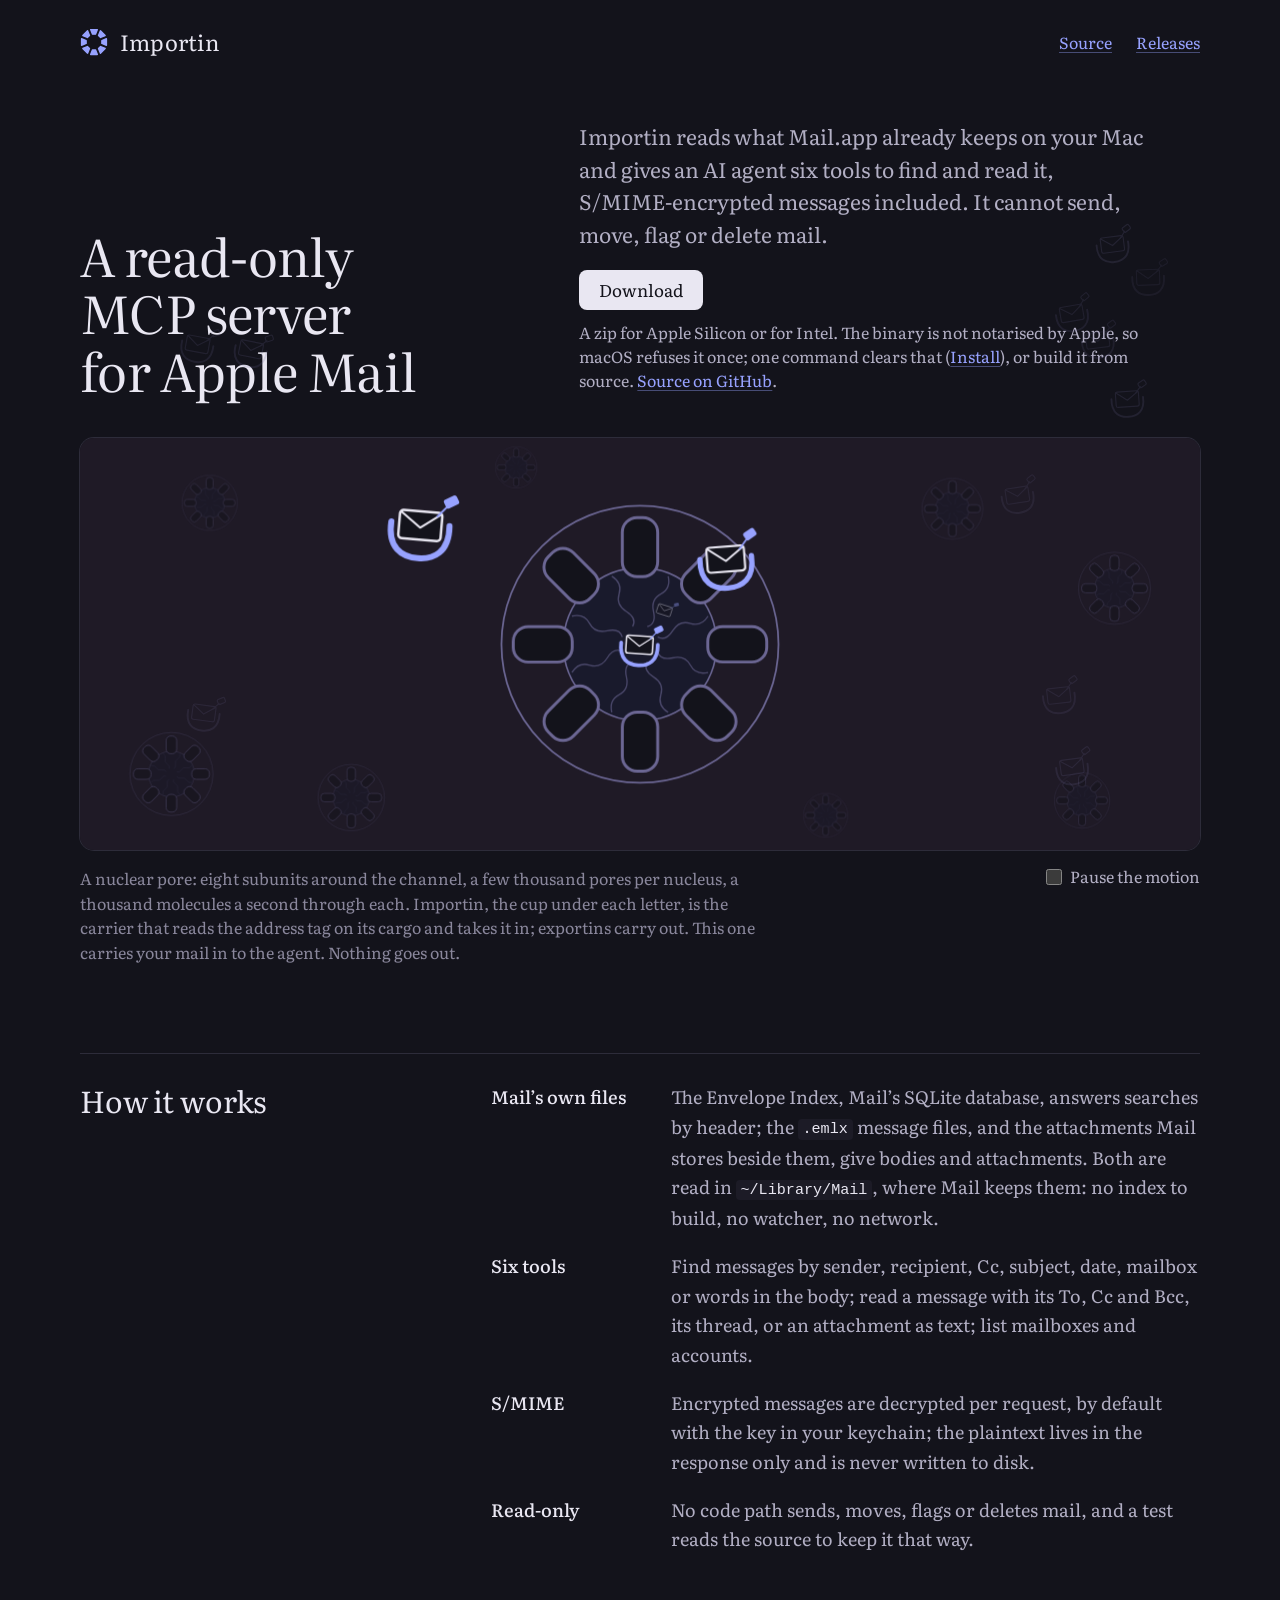
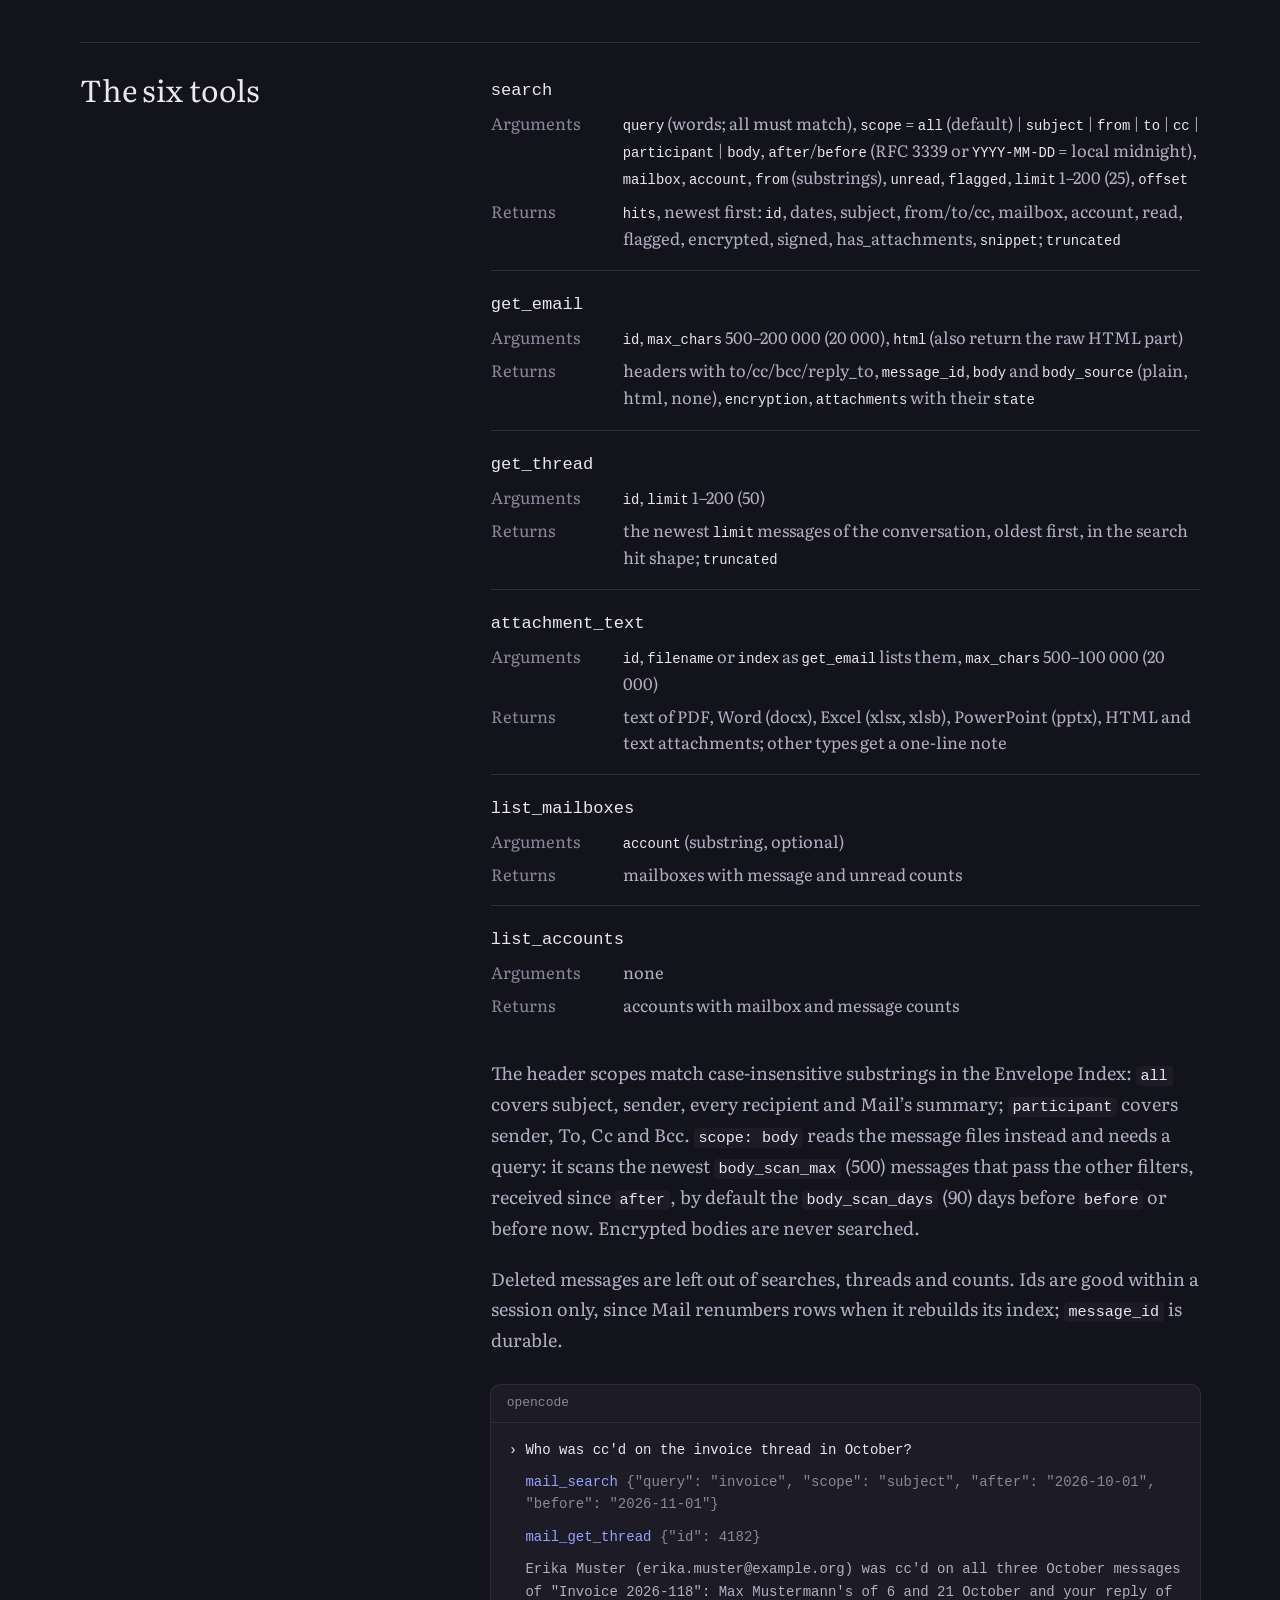
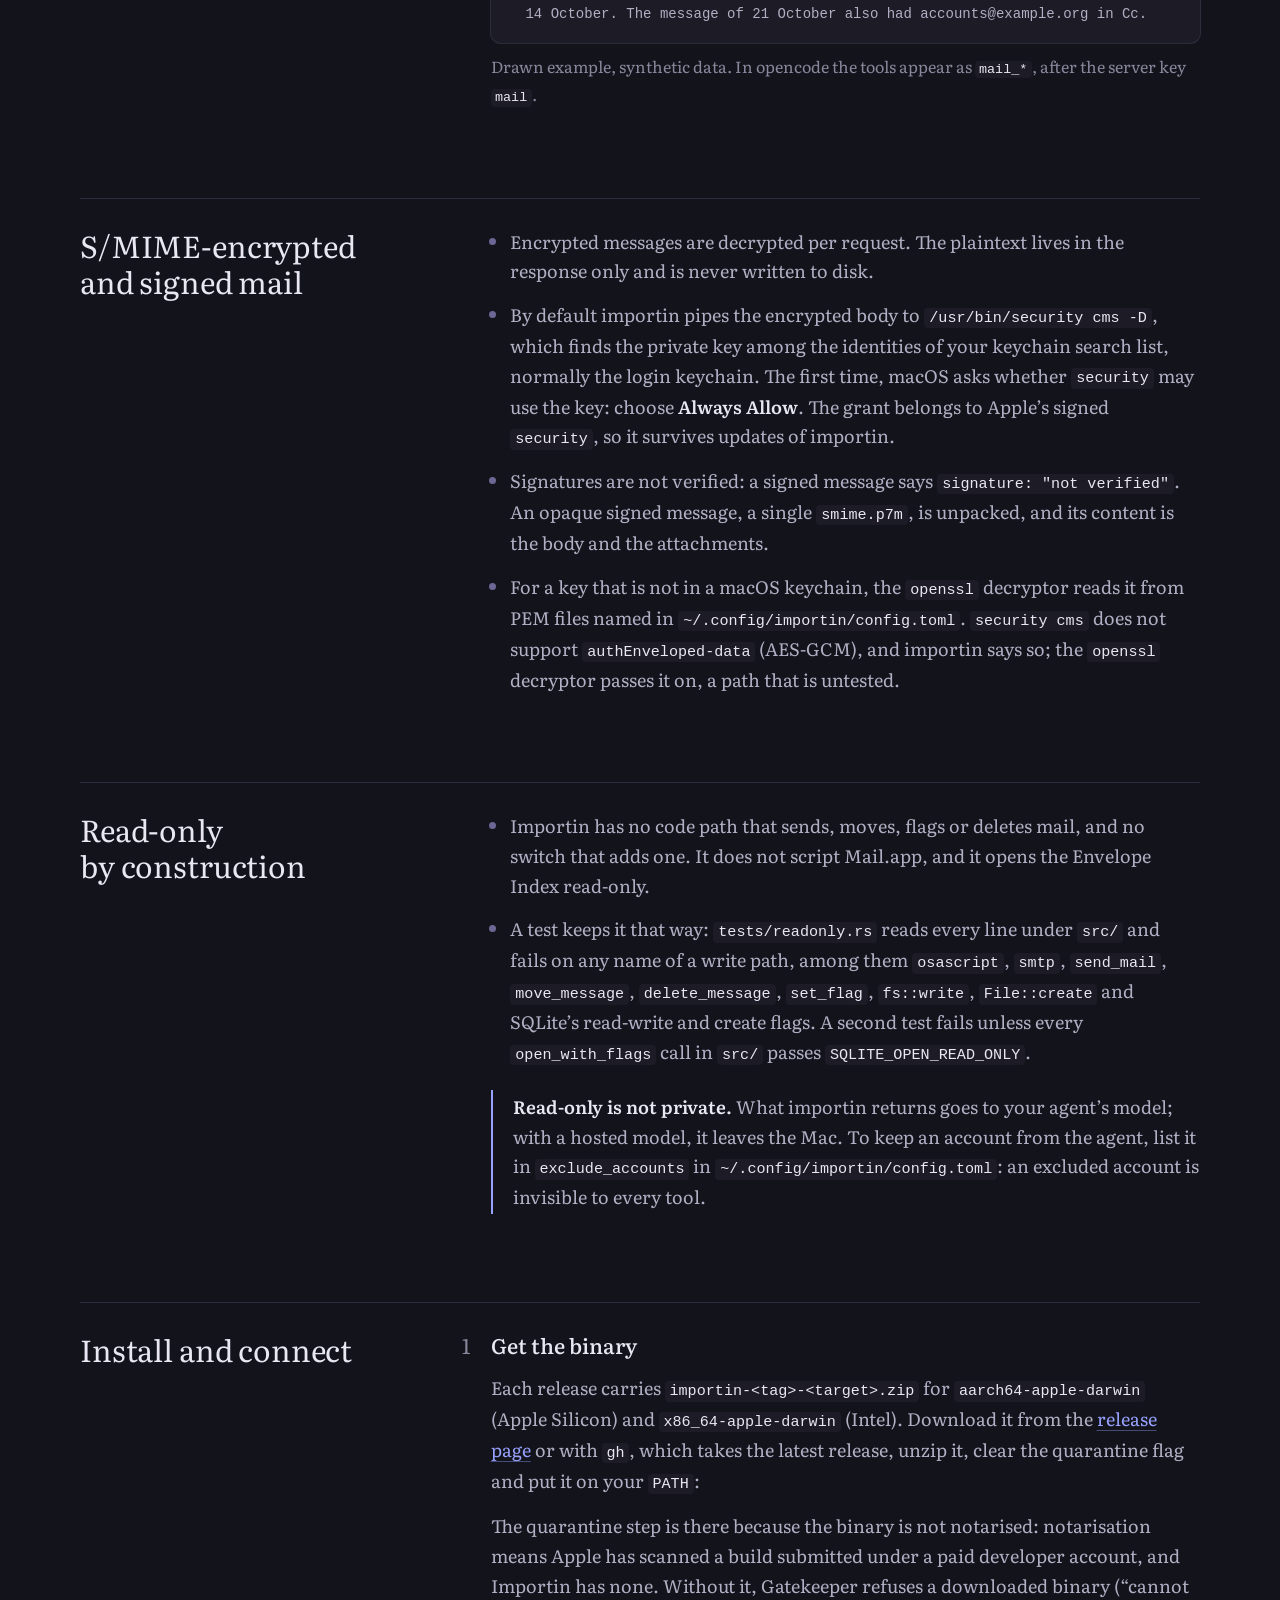
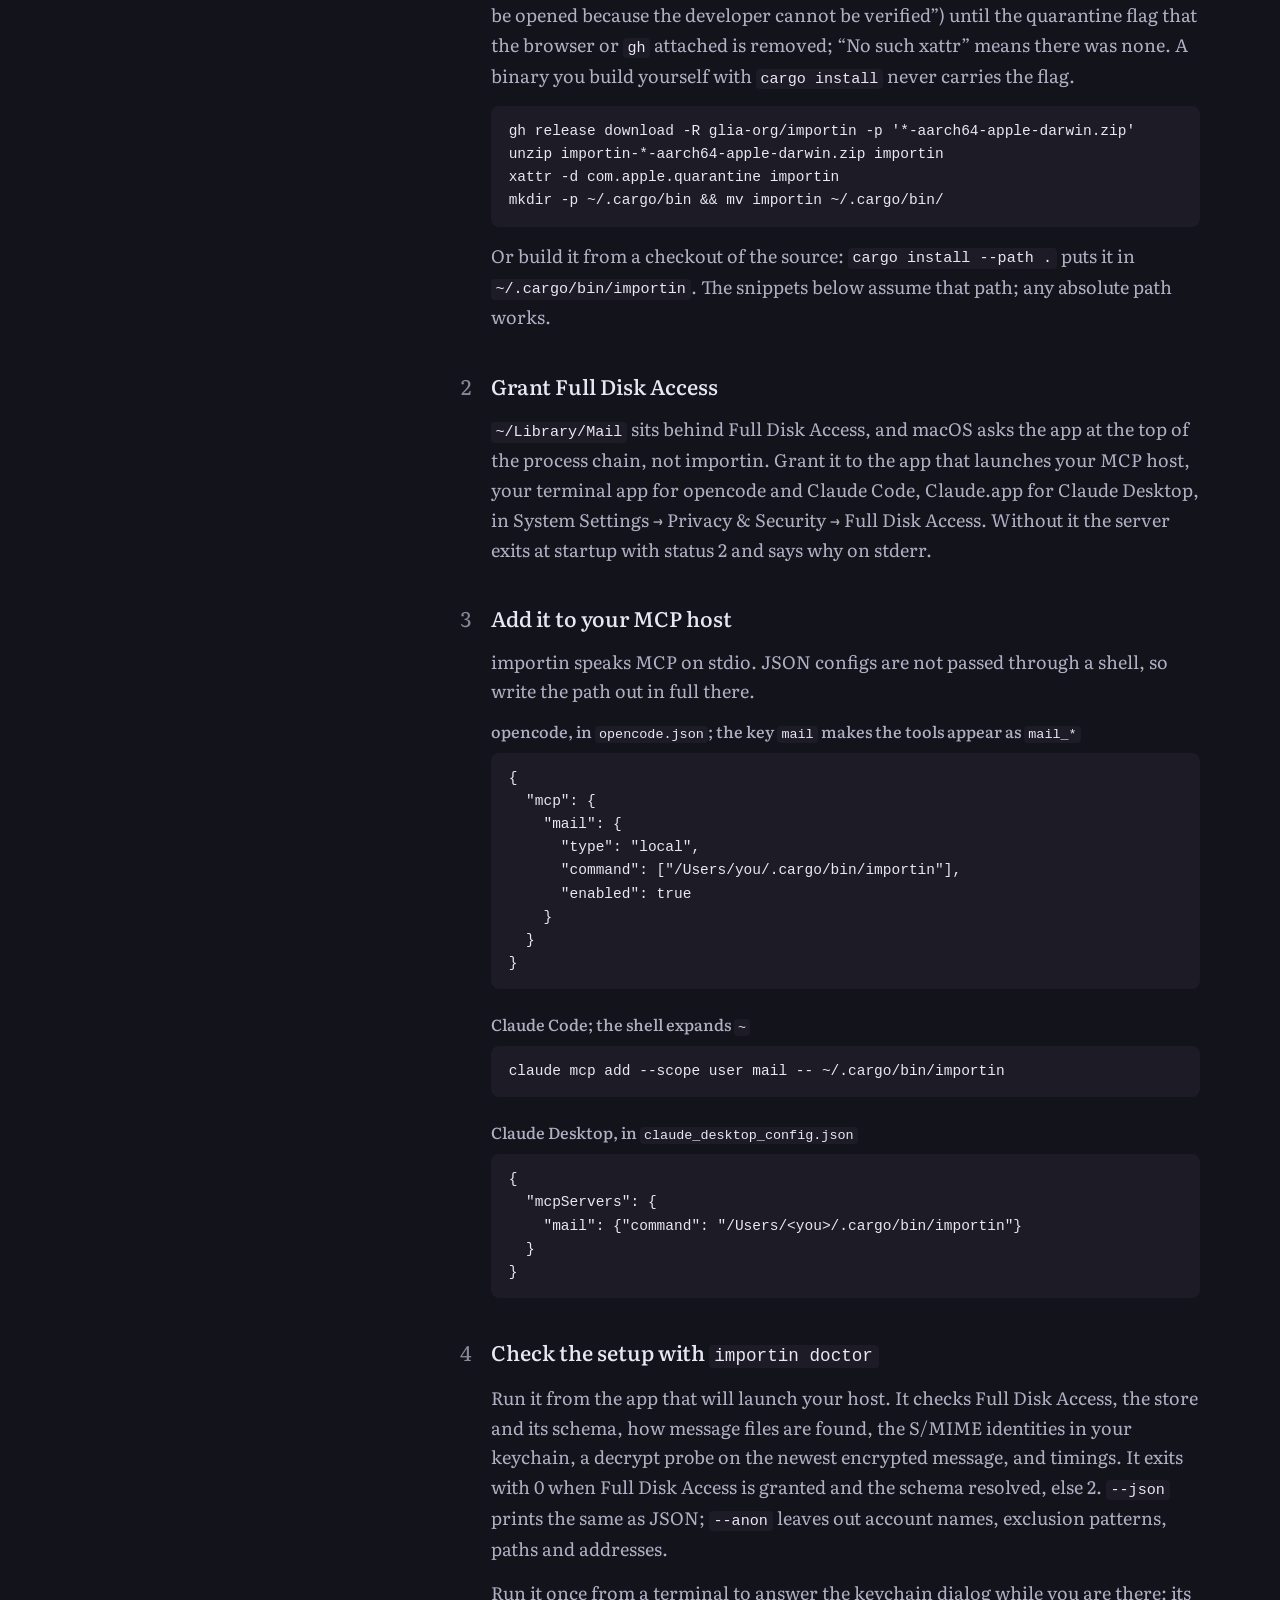
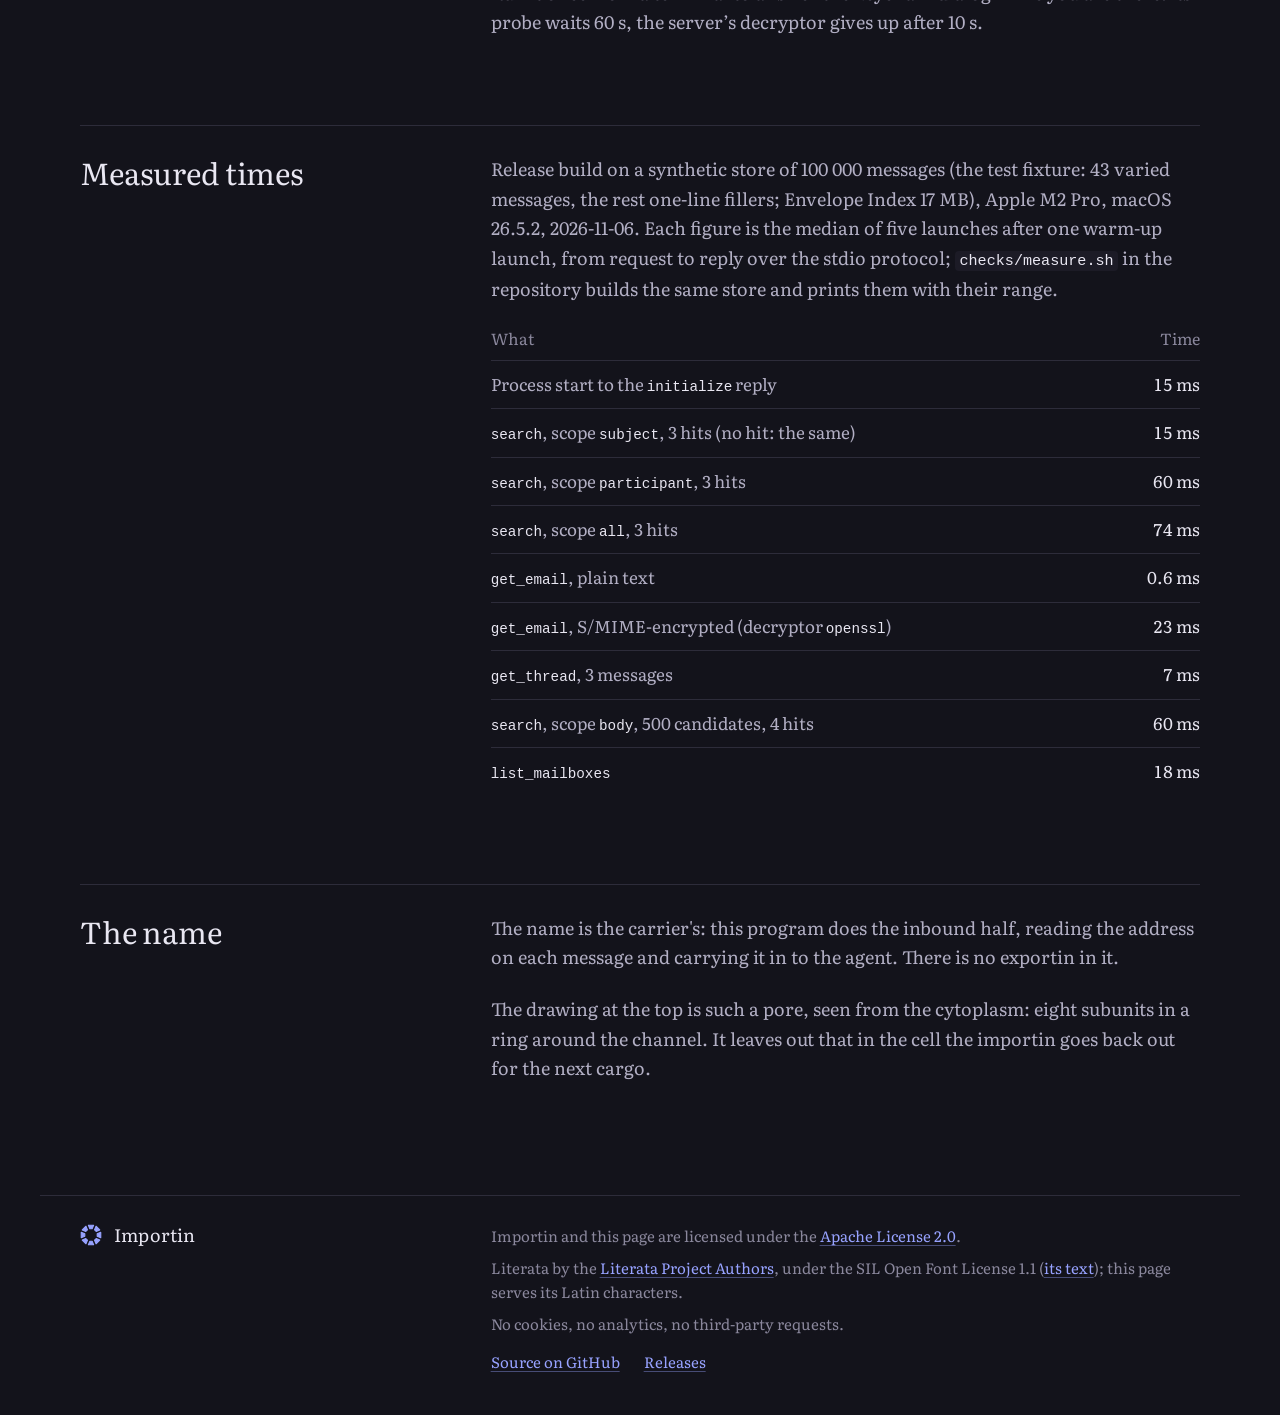
==== commit 626fff98: "release 0.1.1 The binary differs from 0.1.0 by one change: a plain LIKE for an ASCII search term (be" ====
--- a/site/index.html
+++ b/site/index.html
@@ -14,7 +14,7 @@
 <link rel="stylesheet" href="assets/site.css">
 <script src="assets/site.js" defer></script>
 <!-- Decisions A V2 P1 C2 S1 H1 R2 from docs/design-panel-website-2026-11-06.html, the mark K7 from docs/design-panel-mark-2026-11-10.html (it replaced M1), + I3 chase S3 (DESIGN.md, 12);
-     the rules are in site/README.md. Every claim is of the build as released (v0.1.0) and comes from README.md. Plain
+     the rules are in site/README.md. Every claim is of the build as released (v0.1.1) and comes from README.md. Plain
      static files: no build step, no third-party requests. The pore below is inline SVG with CSS keyframes (assets/site.css); the one
      local script (assets/site.js) adds play to it and is not needed to read the page. -->
 </head>
